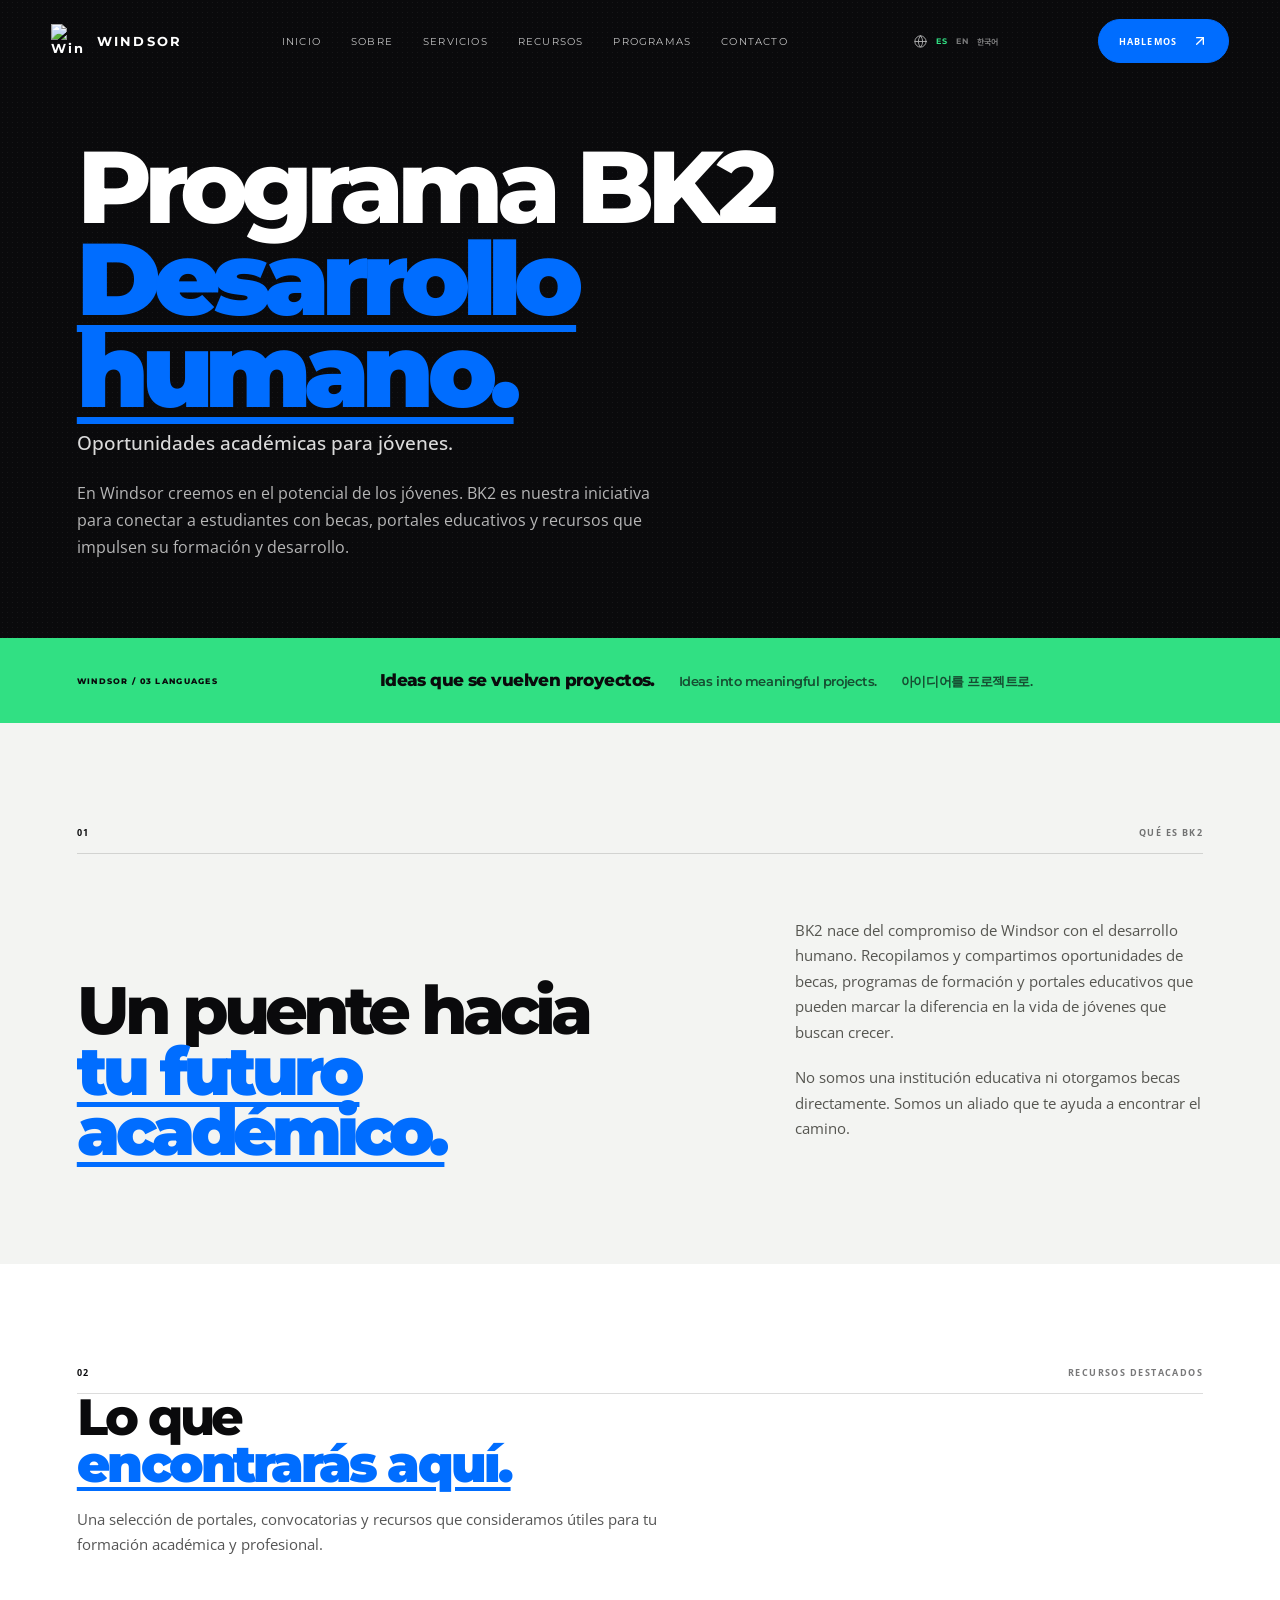
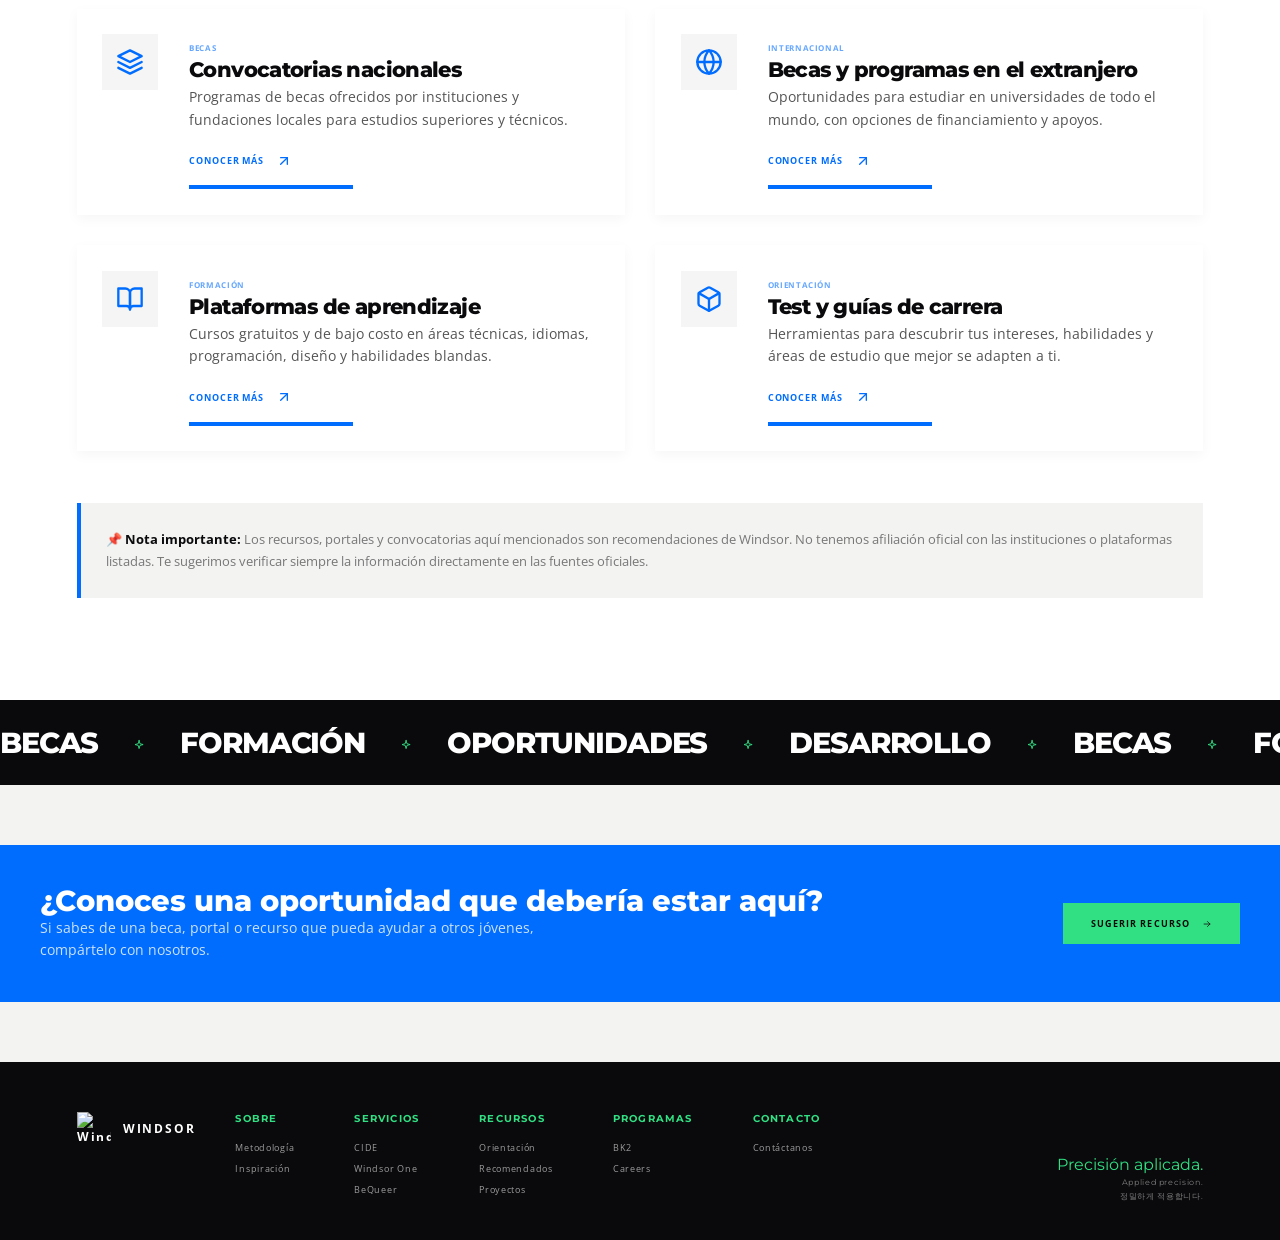
==== becas.html @ 96223aa9 "Integra experiencia trilingue en Windsor" ====
<!DOCTYPE html>

<html lang="es">
<head>
<meta charset="utf-8"/>
<meta content="width=device-width, initial-scale=1.0" name="viewport"/>
<title>Windsor — BK2: Oportunidades académicas</title>
<meta content="BK2 es el programa de Windsor para el desarrollo humano de jóvenes. Becas, portales y recursos para tu futuro académico." name="description"/>
<link href="assets/favicon.png" rel="icon" type="image/png"/>
<link href="https://fonts.googleapis.com" rel="preconnect"/>
<link crossorigin="" href="https://fonts.gstatic.com" rel="preconnect"/>
<link href="https://fonts.googleapis.com/css2?family=Montserrat:wght@400;500;600;700;800;900&amp;family=Open+Sans:wght@400;500;600;700&amp;family=Noto+Sans+KR:wght@400;500;600;700;800;900&amp;display=swap" rel="stylesheet"/>
<link href="styles.css" rel="stylesheet"/>
</head>
<body>
<div class="preloader">
<div class="preloader-logo">W</div>
<div class="preloader-line"><span></span></div>
<div class="preloader-text">WINDSOR</div>
</div><header class="header">
<a class="logo" href="index.html">
<img alt="Windsor" class="logo-icon" src="assets/favicon.png"/>
<span class="logo-name">WINDSOR</span>
</a>
<nav class="desktop-nav">
<ul class="nav-list">
<li><a href="index.html">Inicio</a></li>
<li class="dropdown">
<a href="metodologia.html">Sobre</a>
<ul class="submenu">
<li><a href="metodologia.html">Metodología</a></li>
<li><a href="inspiracion.html">Inspiración</a></li>
</ul>
</li>
<li class="dropdown">
<a href="cide.html">Servicios</a>
<ul class="submenu">
<li><a href="cide.html">CIDE</a></li>
<li><a href="windsor-one.html">Windsor One</a></li>
<li><a href="BeQueer.html">BeQueer</a></li>
</ul>
</li>
<li class="dropdown">
<a href="recomendados.html">Recursos</a>
<ul class="submenu">
<li><a href="orientacion-vocacional.html">Orientación</a></li>
<li><a href="recomendados.html">Recomendados</a></li>
<li><a href="proyectos.html">Proyectos</a></li>
</ul>
</li>
<li class="dropdown">
<a href="becas.html">Programas</a>
<ul class="submenu">
<li><a class="active" href="becas.html">BK2</a></li>
<li><a href="careers.html">Careers</a></li>
</ul>
</li>
<li><a href="contacto.html">Contacto</a></li>
</ul>
</nav>
<div class="language-pulse" aria-label="Idiomas de Windsor">
<svg class="language-pulse-icon" aria-hidden="true" viewBox="0 0 24 24"><circle cx="12" cy="12" r="9"></circle><path d="M3 12h18M12 3c2.2 2.4 3.3 5.4 3.3 9s-1.1 6.6-3.3 9c-2.2-2.4-3.3-5.4-3.3-9S9.8 5.4 12 3Z"></path></svg>
<span class="active">ES</span><span>EN</span><span lang="ko">한국어</span>
</div>
<div class="header-actions">
<a class="header-button" href="contacto.html">
                Hablemos
                <span aria-hidden="true" class="arrow-icon">
<svg fill="none" height="16" stroke="currentColor" stroke-linecap="round" stroke-linejoin="round" stroke-width="2" viewbox="0 0 24 24" width="16">
<line x1="7" x2="17" y1="17" y2="7"></line>
<polyline points="7 7 17 7 17 17"></polyline>
</svg>
</span>
</a>
</div>
<button aria-expanded="false" aria-label="Abrir menú" class="menu-button"><span></span><span></span></button>
</header><div class="mobile-menu">
<div class="mobile-menu-inner">
<div class="mobile-menu-label">NAVEGACIÓN</div>
<a href="index.html">Inicio</a>
<div class="mobile-group-title">Sobre</div>
<a href="metodologia.html">Metodología</a>
<a href="inspiracion.html">Inspiración</a>
<div class="mobile-group-title">Servicios</div>
<a href="cide.html">CIDE</a>
<a href="windsor-one.html">Windsor One</a>
<a href="BeQueer.html">BeQueer</a>
<div class="mobile-group-title">Recursos</div>
<a href="orientacion-vocacional.html">Orientación</a>
<a href="recomendados.html">Recomendados</a>
<a href="proyectos.html">Proyectos</a>
<div class="mobile-group-title">Programas</div>
<a class="active" href="becas.html">BK2</a>
<a href="careers.html">Careers</a>
<a href="contacto.html">Contacto</a>
</div>
</div>
<main>
<section class="bk2-hero">
<div class="hero-noise"></div>
<h1>Programa BK2 <em>Desarrollo humano.</em></h1>
<p class="hero-desc">Oportunidades académicas para jóvenes.</p>
<p>En Windsor creemos en el potencial de los jóvenes. BK2 es nuestra iniciativa para conectar a estudiantes con becas, portales educativos y recursos que impulsen su formación y desarrollo.</p>
</section>
<div class="trilingual-band" aria-label="Windsor en español, inglés y coreano">
<div class="trilingual-band-inner">
<span class="tri-label">WINDSOR / 03 LANGUAGES</span>
<div class="tri-copy">
<p>Ideas que se vuelven proyectos.</p>
<p lang="en">Ideas into meaningful projects.</p>
<p lang="ko">아이디어를 프로젝트로.</p>
</div>
</div>
</div>
<section class="intro section" id="intro">
<div class="section-meta"><span>01</span><span>QUÉ ES BK2</span></div>
<div class="intro-layout">
<h2>Un puente hacia <span>tu futuro académico.</span></h2>
<div class="intro-copy">
<p>BK2 nace del compromiso de Windsor con el desarrollo humano. Recopilamos y compartimos oportunidades de becas, programas de formación y portales educativos que pueden marcar la diferencia en la vida de jóvenes que buscan crecer.</p>
<p>No somos una institución educativa ni otorgamos becas directamente. Somos un aliado que te ayuda a encontrar el camino.</p>
</div>
</div>
</section>
<section class="section" style="background:var(--white);">
<div class="section-meta"><span>02</span><span>RECURSOS DESTACADOS</span></div>
<div class="container">
<h2 style="font-size:clamp(2rem,4vw,3.5rem); letter-spacing:-0.06em; line-height:0.9; margin-bottom:20px;">
                    Lo que <br/>
<span style="display:block; font-family:var(--sans); font-weight:900; text-decoration:underline; text-decoration-thickness:0.07em; text-underline-offset:0.1em; color:var(--blue);">encontrarás aquí.</span>
</h2>
<p style="color:#555; max-width:600px; font-size:15px; line-height:1.7; margin-bottom:40px;">
                    Una selección de portales, convocatorias y recursos que consideramos útiles para tu formación académica y profesional.
                </p>
<div class="recursos-grid">
<div class="recurso-item" data-reveal="">
<div class="card-inner">
<div class="icon-wrap"><svg viewbox="0 0 24 24"><path d="M12 2L2 7l10 5 10-5-10-5z"></path><path d="M2 17l10 5 10-5"></path><path d="M2 12l10 5 10-5"></path></svg></div>
<div class="card-body">
<span class="tag">Becas</span>
<h3>Convocatorias nacionales</h3>
<p>Programas de becas ofrecidos por instituciones y fundaciones locales para estudios superiores y técnicos.</p>
<a class="card-link" href="contacto.html"><span class="link-text">Conocer más</span><span class="arrow-icon"><svg fill="none" height="16" stroke="currentColor" stroke-linecap="round" stroke-linejoin="round" stroke-width="2" viewbox="0 0 24 24" width="16"><line x1="7" x2="17" y1="17" y2="7"></line><polyline points="7 7 17 7 17 17"></polyline></svg></span></a>
<div class="bottom-bar" style="width:40%;"></div>
</div>
</div>
</div>
<div class="recurso-item" data-reveal="">
<div class="card-inner">
<div class="icon-wrap"><svg viewbox="0 0 24 24"><circle cx="12" cy="12" r="10"></circle><line x1="2" x2="22" y1="12" y2="12"></line><path d="M12 2a15.3 15.3 0 0 1 4 10 15.3 15.3 0 0 1-4 10 15.3 15.3 0 0 1-4-10 15.3 15.3 0 0 1 4-10z"></path></svg></div>
<div class="card-body">
<span class="tag">Internacional</span>
<h3>Becas y programas en el extranjero</h3>
<p>Oportunidades para estudiar en universidades de todo el mundo, con opciones de financiamiento y apoyos.</p>
<a class="card-link" href="contacto.html"><span class="link-text">Conocer más</span><span class="arrow-icon"><svg fill="none" height="16" stroke="currentColor" stroke-linecap="round" stroke-linejoin="round" stroke-width="2" viewbox="0 0 24 24" width="16"><line x1="7" x2="17" y1="17" y2="7"></line><polyline points="7 7 17 7 17 17"></polyline></svg></span></a>
<div class="bottom-bar" style="width:40%;"></div>
</div>
</div>
</div>
<div class="recurso-item" data-reveal="">
<div class="card-inner">
<div class="icon-wrap"><svg viewbox="0 0 24 24"><path d="M2 3h6a4 4 0 0 1 4 4v14a3 3 0 0 0-3-3H2z"></path><path d="M22 3h-6a4 4 0 0 0-4 4v14a3 3 0 0 1 3-3h7z"></path></svg></div>
<div class="card-body">
<span class="tag">Formación</span>
<h3>Plataformas de aprendizaje</h3>
<p>Cursos gratuitos y de bajo costo en áreas técnicas, idiomas, programación, diseño y habilidades blandas.</p>
<a class="card-link" href="contacto.html"><span class="link-text">Conocer más</span><span class="arrow-icon"><svg fill="none" height="16" stroke="currentColor" stroke-linecap="round" stroke-linejoin="round" stroke-width="2" viewbox="0 0 24 24" width="16"><line x1="7" x2="17" y1="17" y2="7"></line><polyline points="7 7 17 7 17 17"></polyline></svg></span></a>
<div class="bottom-bar" style="width:40%;"></div>
</div>
</div>
</div>
<div class="recurso-item" data-reveal="">
<div class="card-inner">
<div class="icon-wrap"><svg viewbox="0 0 24 24"><path d="M21 16V8a2 2 0 0 0-1-1.73l-7-4a2 2 0 0 0-2 0l-7 4A2 2 0 0 0 3 8v8a2 2 0 0 0 1 1.73l7 4a2 2 0 0 0 2 0l7-4A2 2 0 0 0 21 16z"></path><polyline points="3.27 6.96 12 12.01 20.73 6.96"></polyline><line x1="12" x2="12" y1="22.08" y2="12"></line></svg></div>
<div class="card-body">
<span class="tag">Orientación</span>
<h3>Test y guías de carrera</h3>
<p>Herramientas para descubrir tus intereses, habilidades y áreas de estudio que mejor se adapten a ti.</p>
<a class="card-link" href="contacto.html"><span class="link-text">Conocer más</span><span class="arrow-icon"><svg fill="none" height="16" stroke="currentColor" stroke-linecap="round" stroke-linejoin="round" stroke-width="2" viewbox="0 0 24 24" width="16"><line x1="7" x2="17" y1="17" y2="7"></line><polyline points="7 7 17 7 17 17"></polyline></svg></span></a>
<div class="bottom-bar" style="width:40%;"></div>
</div>
</div>
</div>
</div>
<div class="disclaimer">
<strong>📌 Nota importante:</strong>
                    Los recursos, portales y convocatorias aquí mencionados son recomendaciones de Windsor.
                    No tenemos afiliación oficial con las instituciones o plataformas listadas.
                    Te sugerimos verificar siempre la información directamente en las fuentes oficiales.
                </div>
</div>
</section>
<div class="statement-marquee" style="background:var(--black); color:var(--white);">
<div class="statement-track">
<span>BECAS</span> <b><svg aria-hidden="true" class="svg-icon svg-spark" viewbox="0 0 24 24"><path d="m12 3 1.7 6.3L20 11l-6.3 1.7L12 19l-1.7-6.3L4 11l6.3-1.7L12 3Z"></path></svg></b><span>FORMACIÓN</span> <b><svg aria-hidden="true" class="svg-icon svg-spark" viewbox="0 0 24 24"><path d="m12 3 1.7 6.3L20 11l-6.3 1.7L12 19l-1.7-6.3L4 11l6.3-1.7L12 3Z"></path></svg></b><span>OPORTUNIDADES</span> <b><svg aria-hidden="true" class="svg-icon svg-spark" viewbox="0 0 24 24"><path d="m12 3 1.7 6.3L20 11l-6.3 1.7L12 19l-1.7-6.3L4 11l6.3-1.7L12 3Z"></path></svg></b><span>DESARROLLO</span> <b><svg aria-hidden="true" class="svg-icon svg-spark" viewbox="0 0 24 24"><path d="m12 3 1.7 6.3L20 11l-6.3 1.7L12 19l-1.7-6.3L4 11l6.3-1.7L12 3Z"></path></svg></b>
<span>BECAS</span> <b><svg aria-hidden="true" class="svg-icon svg-spark" viewbox="0 0 24 24"><path d="m12 3 1.7 6.3L20 11l-6.3 1.7L12 19l-1.7-6.3L4 11l6.3-1.7L12 3Z"></path></svg></b><span>FORMACIÓN</span> <b><svg aria-hidden="true" class="svg-icon svg-spark" viewbox="0 0 24 24"><path d="m12 3 1.7 6.3L20 11l-6.3 1.7L12 19l-1.7-6.3L4 11l6.3-1.7L12 3Z"></path></svg></b><span>OPORTUNIDADES</span> <b><svg aria-hidden="true" class="svg-icon svg-spark" viewbox="0 0 24 24"><path d="m12 3 1.7 6.3L20 11l-6.3 1.7L12 19l-1.7-6.3L4 11l6.3-1.7L12 3Z"></path></svg></b><span>DESARROLLO</span> <b><svg aria-hidden="true" class="svg-icon svg-spark" viewbox="0 0 24 24"><path d="m12 3 1.7 6.3L20 11l-6.3 1.7L12 19l-1.7-6.3L4 11l6.3-1.7L12 3Z"></path></svg></b>
</div>
</div>
<div class="container" style="margin:60px auto;">
<div style="background:var(--blue); color:var(--white); padding:40px; display:flex; justify-content:space-between; align-items:center; gap:30px; flex-wrap:wrap;">
<div>
<h3 style="font-size:1.8rem; line-height:1.1;">¿Conoces una oportunidad que debería estar aquí?</h3>
<p style="color:rgba(255,255,255,0.8); max-width:500px; font-size:14px; line-height:1.6;">Si sabes de una beca, portal o recurso que pueda ayudar a otros jóvenes, compártelo con nosotros.</p>
</div>
<a href="contacto.html" style="padding:14px 28px; background:var(--green); color:var(--black); font-size:9px; font-weight:700; letter-spacing:0.12em; text-transform:uppercase; transition:transform 0.25s; display:inline-flex; align-items:center; gap:12px;">Sugerir recurso <svg aria-hidden="true" class="svg-icon svg-arrow" viewbox="0 0 24 24"><path d="M5 12h14M13 6l6 6-6 6"></path></svg></a>
</div>
</div>
</main><footer class="footer">
<div class="footer-logo">
<img alt="Windsor" src="assets/favicon.png" style="width:34px; height:34px; display:block;"/>
<span>WINDSOR</span>
</div>
<div class="footer-groups">
<div class="footer-group">
<h4>Sobre</h4>
<a href="metodologia.html">Metodología</a>
<a href="inspiracion.html">Inspiración</a>
</div>
<div class="footer-group">
<h4>Servicios</h4>
<a href="cide.html">CIDE</a>
<a href="windsor-one.html">Windsor One</a>
<a href="BeQueer.html">BeQueer</a>
</div>
<div class="footer-group">
<h4>Recursos</h4>
<a href="orientacion-vocacional.html">Orientación</a>
<a href="recomendados.html">Recomendados</a>
<a href="proyectos.html">Proyectos</a>
</div>
<div class="footer-group">
<h4>Programas</h4>
<a class="active" href="becas.html">BK2</a>
<a href="careers.html">Careers</a>
</div>
<div class="footer-group">
<h4>Contacto</h4>
<a href="contacto.html">Contáctanos</a>
</div>
</div>
<div class="footer-tagline">
<span>Precisión aplicada.</span>
<span lang="en">Applied precision.</span>
<span lang="ko">정밀하게 적용합니다.</span>
</div>
</footer>
<script src="script.js"></script>
</body>
</html>
---- styles.css ----
/* =========================================================
   WINDSOR — VISUAL SYSTEM UNIFICADO
   Incluye todos los estilos del sitio
========================================================= */
:root {
    --black: #0a0a0c;
    --black-soft: #131317;
    --cream: #f3f4f2;
    --white: #ffffff;
    --blue: #006dff;
    --blue-dark: #0050c2;
    --green: #31e083;
    --green-dark: #1fb868;
    --yellow: #ffc629;
    --purple: #7c5cff;
    --grey: #dcdde0;
    --grey-dark: #85868c;
    --line: rgba(10,10,12,0.14);
    --white-line: rgba(255,255,255,0.18);
    --sans: "Montserrat","Helvetica Neue",Arial,sans-serif;
    --body: "Open Sans","Helvetica Neue",Arial,sans-serif;
    --serif: var(--sans);
    --radius: 26px;
    --radius-sm: 14px;
    --radius-pill: 999px;
    --max-width: 1440px;
}

/* RESET */
* { box-sizing: border-box; margin:0; padding:0; }
html { scroll-behavior: smooth; overflow-x: hidden; }
body {
    background: var(--cream);
    color: var(--black);
    font-family: var(--body);
    overflow-x: hidden;
    min-width:320px;
}
h1,h2,h3,h4,.logo,.logo-name,.card-tags span,.desktop-nav a,.mobile-menu-label { font-family:var(--sans); }
h1,h2,h3,h4 { font-weight:800; }
em { font-style:normal; }
body.menu-active { overflow:hidden; }
a { color:inherit; text-decoration:none; }
button { color:inherit; font:inherit; }
img { max-width:100%; display:block; }
section { scroll-margin-top:82px; }

/* PRELOADER */
.preloader {
    position:fixed; inset:0; z-index:9999;
    background:var(--black); color:var(--white);
    display:flex; flex-direction:column; align-items:center; justify-content:center;
    transition: opacity 0.7s ease, visibility 0.7s ease;
}
.preloader.loaded { opacity:0; visibility:hidden; pointer-events:none; }
.preloader-logo {
    font-family:var(--serif); font-weight:900; font-size:clamp(52.5px,7.5vw,75px);
    line-height:1; color:var(--blue);
    animation: preloaderPulse 1.2s ease infinite alternate;
}
.preloader-line { width:min(180px,45vw); height:2px; margin-top:25px; overflow:hidden; background:rgba(255,255,255,0.15); }
.preloader-line span { display:block; width:100%; height:100%; background:var(--blue); transform:translateX(-100%); animation: preloaderLine 1.4s ease forwards; }
.preloader-text { margin-top:18px; font-size:9px; letter-spacing:0.3em; opacity:0.55; }
@keyframes preloaderLine { to { transform:translateX(0); } }
@keyframes preloaderPulse { from { transform:scale(0.95); } to { transform:scale(1.05); } }

/* HEADER */
.header {
    position:fixed; top:0; left:0; width:100%; height:82px;
    padding:0 4vw; display:flex; align-items:center; justify-content:space-between;
    z-index:500; color:var(--white);
    transition: transform 0.35s ease, background 0.35s ease, color 0.35s ease, backdrop-filter 0.35s ease;
    isolation:isolate;
}
.header.hidden { transform:translateY(-100%); }
.header::before {
    content:""; position:absolute; inset:0; z-index:-1;
    background: radial-gradient(rgba(255,255,255,0.75) 0.5px, transparent 0.5px),
                linear-gradient(180deg, rgba(10,10,12,0.92), rgba(10,10,12,0.55) 70%, transparent);
    background-size:4px 4px, 100% 100%;
    opacity:0; transition:opacity 0.35s ease;
}
.header.scrolled::before { opacity:1; }
.header.scrolled { backdrop-filter:blur(15px); }
.logo {
    display:flex; align-items:center; gap:12px;
    font-size:13px; font-weight:700; letter-spacing:0.16em;
}
.logo-icon {
    width:34px;
    height:34px;
    display:block;
}
.logo-name { font-family:var(--sans); }

/* DESKTOP NAV con submenús */
.desktop-nav .nav-list {
    display: flex;
    align-items: center;
    gap: 30px;
    list-style: none;
    margin: 0;
    padding: 0;
}
.desktop-nav .nav-list > li {
    position: relative;
}
.desktop-nav .nav-list > li > a {
    font-size: 10px;
    text-transform: uppercase;
    letter-spacing: 0.12em;
    opacity: 0.75;
    transition: opacity 0.25s;
    padding: 8px 0;
    display: block;
}
.desktop-nav .nav-list > li > a:hover,
.desktop-nav .nav-list > li > a.active {
    opacity: 1;
}
.desktop-nav .nav-list > li > a::after {
    content: "";
    position: absolute;
    left: 0;
    bottom: -4px;
    width: 100%;
    height: 1px;
    background: currentColor;
    transform: scaleX(0);
    transition: transform 0.3s;
}
.desktop-nav .nav-list > li > a:hover::after,
.desktop-nav .nav-list > li > a.active::after {
    transform: scaleX(1);
}
/* Submenús */
.desktop-nav .submenu {
    position: absolute;
    top: 100%;
    left: 0;
    min-width: 180px;
    background: var(--black);
    color: var(--white);
    padding: 12px 0;
    border-radius: var(--radius-sm);
    box-shadow: 0 20px 40px rgba(0,0,0,0.5);
    opacity: 0;
    visibility: hidden;
    transform: translateY(8px);
    transition: opacity 0.25s ease, transform 0.25s ease, visibility 0.25s;
    list-style: none;
    margin: 0;
    z-index: 10;
}
.desktop-nav .dropdown:hover .submenu {
    opacity: 1;
    visibility: visible;
    transform: translateY(0);
}
.desktop-nav .submenu li a {
    display: block;
    padding: 8px 20px;
    font-size: 10px;
    letter-spacing: 0.08em;
    opacity: 0.75;
    transition: background 0.2s, opacity 0.2s;
}
.desktop-nav .submenu li a:hover {
    background: rgba(255,255,255,0.06);
    opacity: 1;
}

/* Header actions (botones) */
.header-actions {
    display: flex;
    align-items: center;
    gap: 18px;
}
.header-button {
    display:inline-flex; align-items:center; gap:15px;
    padding:13px 20px; background:var(--blue); border:1px solid var(--blue);
    border-radius:var(--radius-pill);
    font-size:9px; font-weight:700; letter-spacing:0.12em; text-transform:uppercase;
    transition: background 0.25s ease, color 0.25s ease, transform 0.25s ease;
}
.header-button:hover { background:var(--green); color:var(--black); border-color:var(--green); transform:translateY(-2px); }
.header-button .arrow-icon { display:inline-flex; align-items:center; }
.menu-button {
    display:none; width:42px; height:42px;
    background:transparent; border:1px solid rgba(255,255,255,0.4);
    border-radius:var(--radius-pill); cursor:pointer;
    flex-direction:column; align-items:center; justify-content:center; gap:6px;
}
.menu-button span { display:block; width:17px; height:1px; background:currentColor; transition: transform 0.3s ease, opacity 0.3s ease; }

/* MOBILE MENU */
.mobile-menu {
    position:fixed; inset:0; z-index:450;
    background:var(--black); color:var(--white);
    opacity:0; visibility:hidden; pointer-events:none;
    transform:translateY(-20px);
    transition: opacity 0.35s ease, visibility 0.35s ease, transform 0.35s ease;
    overflow-y:auto;
}
.mobile-menu.active { opacity:1; visibility:visible; pointer-events:auto; transform:translateY(0); }
.mobile-menu-inner {
    min-height:100%; padding:110px 7vw 50px;
    display:flex; flex-direction:column; justify-content:center;
    gap:clamp(18px,4vw,30px);
}
.mobile-menu-label { margin-bottom:10px; color:var(--green); font-size:9px; font-weight:700; letter-spacing:0.2em; }
.mobile-group-title {
    font-size: 9px;
    font-weight: 700;
    letter-spacing: 0.2em;
    color: var(--green);
    margin: 15px 0 5px;
    text-transform: uppercase;
}
.mobile-menu a { font-size:clamp(1.5rem,6vw,3rem); line-height:0.95; letter-spacing:-0.06em; transition:color 0.25s ease; }
.mobile-menu a:hover { color:var(--green); }

/* SECTIONS GENERAL */
.section { padding:110px 6vw; }
.section-meta {
    width:100%; max-width:var(--max-width); margin:0 auto;
    padding-bottom:18px; border-bottom:1px solid var(--line);
    display:flex; justify-content:space-between; gap:20px;
    font-size:9px; font-weight:700; letter-spacing:0.16em;
}
.section-meta span:last-child { opacity:0.55; }
.container { max-width:var(--max-width); margin:0 auto; }

/* HERO (común) */
.hero {
    position:relative; min-height:max(720px, 100svh);
    background:var(--black); color:var(--white);
    overflow:hidden; display:flex; flex-direction:column;
}
.hero-noise {
    position:absolute; inset:0; opacity:0.08; pointer-events:none;
    background-image:radial-gradient(rgba(255,255,255,0.8) 0.6px, transparent 0.6px);
    background-size:5px 5px;
}
.hero-topline {
    position:relative; z-index:2; display:flex; justify-content:space-between; gap:30px;
    padding:105px 6vw 0; font-size:8px; font-weight:700; letter-spacing:0.16em; opacity:0.55;
}
.hero-content {
    position:relative; z-index:2; width:min(100%, var(--max-width)); margin:auto;
    padding:60px 6vw 70px;
}
.hero-small {
    display:flex; align-items:center; gap:10px; margin-bottom:30px;
    color:var(--green); font-size:9px; font-weight:700; letter-spacing:0.15em;
}
.green-dot { width:7px; height:7px; border-radius:50%; background:var(--green); animation:dotPulse 2s ease infinite; }
@keyframes dotPulse { 0%,100% { opacity:0.5; transform:scale(0.85); } 50% { opacity:1; transform:scale(1.15); } }
.hero h1 { max-width:1150px; font-size:clamp(3rem, 7.875vw, 7.875rem); line-height:0.8; letter-spacing:-0.085em; }
.hero h1 em { display:block; color:var(--green); font-family:var(--serif); font-weight:900; text-decoration:underline; text-decoration-thickness:0.07em; text-underline-offset:0.1em; }
.hero-bottom { margin-top:65px; display:flex; align-items:flex-end; justify-content:space-between; gap:40px; }
.hero-bottom p { max-width:490px; color:rgba(255,255,255,0.65); font-size:14px; line-height:1.7; }
.circle-button {
    width:105px; height:105px; flex:0 0 auto; border:1px solid rgba(255,255,255,0.35);
    border-radius:50%; display:flex; flex-direction:column; align-items:center; justify-content:center; gap:7px;
    color:var(--white); font-size:8px; font-weight:700; letter-spacing:0.1em; text-transform:uppercase;
    transition: background 0.35s ease, color 0.35s ease, transform 0.35s ease;
}
.circle-button strong { font-size:17px; }
.circle-button:hover { background:var(--green); color:var(--black); transform:rotate(10deg); }
.hero-marquee { position:relative; z-index:2; overflow:hidden; border-top:1px solid var(--white-line); }
.marquee-track {
    width:max-content; display:flex; align-items:center; gap:35px; padding:19px 0;
    animation:marquee 22s linear infinite;
}
.marquee-track span { font-family:var(--sans); font-size:clamp(0.825rem, 1.5vw, 1.5rem); font-weight:800; letter-spacing:-0.04em; }
.marquee-track b { color:var(--green); }
@keyframes marquee { to { transform:translateX(-50%); } }

/* INTRO */
.intro { background:var(--cream); }
.intro-layout {
    max-width:var(--max-width); margin:0 auto; padding-top:80px;
    display:grid; grid-template-columns:1.1fr 0.7fr; gap:10vw; align-items:end;
}
.intro-layout h2 { max-width:900px; font-size:clamp(2.4rem, 5.25vw, 5.25rem); line-height:0.86; letter-spacing:-0.075em; }
.intro-layout h2 span { display:block; font-family:var(--serif); font-weight:900; text-decoration:underline; text-decoration-thickness:0.07em; text-underline-offset:0.1em; color:var(--blue); }
.intro-copy { max-width:520px; }
.intro-copy p { margin-bottom:20px; color:#555550; font-size:15px; line-height:1.7; }
.underlined-link, .dark-link {
    display:inline-flex; align-items:center; gap:15px; margin-top:15px; padding-bottom:8px;
    border-bottom:2px solid currentColor; font-size:9px; font-weight:700; letter-spacing:0.13em; text-transform:uppercase;
    transition: gap 0.25s ease, color 0.25s ease;
}
.underlined-link:hover, .dark-link:hover { gap:20px; color:var(--blue); }
.underlined-link .arrow-icon, .dark-link .arrow-icon { display:inline-flex; align-items:center; }

/* SEED */
.seed-section {
    position:relative; min-height:700px; padding:100px 10vw;
    background:var(--black); color:var(--white);
    display:flex; align-items:center; overflow:hidden;
}
.seed-side {
    position:absolute; top:45px; left:5vw; right:5vw;
    display:flex; justify-content:space-between; font-size:8px; font-weight:700; letter-spacing:0.16em; opacity:0.5;
}
.seed-main { width:100%; max-width:1050px; margin:auto; }
.seed-circle {
    width:110px; height:110px; display:grid; place-items:center; margin-bottom:45px;
    border:1px solid var(--green); border-radius:50%; color:var(--green);
    animation:seedRotate 8s linear infinite;
}
.seed-circle span { font-family:var(--serif); font-size:45px; animation:seedRotateReverse 8s linear infinite; }
@keyframes seedRotate { to { transform:rotate(360deg); } }
@keyframes seedRotateReverse { to { transform:rotate(-360deg); } }
.seed-main h2 { max-width:900px; font-size:clamp(2.4rem, 6vw, 6rem); line-height:0.83; letter-spacing:-0.07em; }
.seed-main h2 em { color:var(--green); font-family:var(--serif); font-weight:900; text-decoration:underline; text-decoration-thickness:0.07em; text-underline-offset:0.1em; }
.seed-main p { max-width:560px; margin-top:45px; color:rgba(255,255,255,0.68); font-size:16px; line-height:1.7; }
.seed-number { position:absolute; right:5vw; bottom:50px; color:rgba(255,255,255,0.25); font-size:10px; letter-spacing:0.15em; }

/* SERVICES */
.services { background:var(--cream); }
.services-heading {
    max-width:var(--max-width); margin:0 auto; display:grid; grid-template-columns:1.1fr 0.7fr; gap:10vw; padding:80px 0;
}
.services-heading h2 { font-size:clamp(2.625rem, 5.25vw, 5.25rem); line-height:0.85; letter-spacing:-0.07em; }
.services-heading h2 span { display:block; font-family:var(--serif); font-weight:900; text-decoration:underline; text-decoration-thickness:0.07em; text-underline-offset:0.1em; color:var(--blue); }
.services-heading p { align-self:end; color:#555550; line-height:1.7; }
.service-cards {
    max-width:var(--max-width); margin:0 auto; display:grid; grid-template-columns:repeat(2, minmax(0, 1fr)); gap:18px;
}
.service-card {
    min-height:600px; padding:28px; display:flex; flex-direction:column; justify-content:space-between;
    position:relative; overflow:hidden; border-radius:var(--radius);
    transition: transform 0.4s cubic-bezier(.2,.8,.2,1), box-shadow 0.4s ease;
}
.service-card::after {
    content:""; position:absolute; left:28px; bottom:0; height:4px; width:40%;
    background:currentColor; opacity:0.35; border-radius:var(--radius-pill);
    transition: width 0.4s ease, opacity 0.4s ease;
}
.service-card:hover::after { width:calc(100% - 56px); opacity:0.6; }
.service-card::before {
    content:""; position:absolute; width:180px; height:180px; right:-70px; top:-70px;
    border:1px solid currentColor; border-radius:50%; opacity:0.18;
    transition: transform 0.6s ease;
}
.service-card:hover { transform:translateY(-10px); box-shadow:0 25px 60px rgba(0,0,0,0.14); }
.service-card:hover::before { transform:scale(2.4); }
.service-blue { background:var(--blue); color:var(--white); }
.service-green { background:var(--green); color:var(--black); }
.service-yellow { background:var(--yellow); color:var(--black); }
.service-purple { background:var(--purple); color:var(--black); }
.card-top { display:flex; justify-content:space-between; gap:15px; font-size:9px; font-weight:700; letter-spacing:0.17em; }
.card-icon {
    width:90px; height:90px; display:grid; place-items:center; border:1px solid currentColor; border-radius:50%;
    font-family:var(--serif); font-size:42px; transition: transform 0.5s ease;
}
.service-card:hover .card-icon { transform:rotate(20deg) scale(1.08); }
.card-content { position:relative; }
.card-content h3 { font-size:clamp(1.875rem, 3vw, 3.3rem); line-height:0.88; letter-spacing:-0.065em; }
.card-content p { max-width:520px; margin-top:25px; font-size:14px; line-height:1.65; opacity:0.72; }
.card-bottom { display:flex; align-items:flex-end; justify-content:space-between; gap:20px; }
.card-tags { display:flex; flex-wrap:wrap; gap:6px; }
.card-tags span { padding:7px 12px; border:1px solid currentColor; border-radius:var(--radius-pill); font-size:8px; font-weight:700; letter-spacing:0.08em; text-transform:uppercase; opacity:0.65; }
.card-arrow { display:inline-flex; align-items:center; transition: transform 0.3s ease; }
.service-card:hover .card-arrow { transform:translate(5px, -5px); }

/* STATEMENT MARQUEE */
.statement-marquee { overflow:hidden; background:var(--black); color:var(--white); }
.statement-track {
    width:max-content; display:flex; align-items:center; gap:35px; padding:25px 0;
    animation:marquee 22s linear infinite;
}
.statement-track span { font-family:var(--sans); font-size:clamp(1.275rem, 2.25vw, 2.25rem); font-weight:800; letter-spacing:-0.04em; }
.statement-track b { color:var(--green); }

/* Solo para BeQueer: degradado arcoíris en el marquee */
.bequeer-page .statement-marquee .statement-track span {
    background: linear-gradient(90deg, #ff0000, #ff8800, #ffff00, #00cc00, #0066ff, #8b00ff);
    -webkit-background-clip: text;
    -webkit-text-fill-color: transparent;
    background-clip: text;
    display: inline-block;
}
.bequeer-page .statement-marquee .statement-track b {
    color: rgba(255,255,255,0.25);
    font-weight:400;
}

/* METHOD */
.method { background:var(--white); }
.method-heading {
    max-width:var(--max-width); margin:0 auto; padding:80px 0;
    display:grid; grid-template-columns:1.1fr 0.7fr; gap:10vw; align-items:end;
}
.method-heading h2 { font-size:clamp(3rem, 6.75vw, 6.75rem); line-height:0.78; letter-spacing:-0.08em; }
.method-heading h2 em { display:block; color:var(--blue); font-family:var(--serif); font-weight:900; text-decoration:underline; text-decoration-thickness:0.07em; text-underline-offset:0.1em; }
.method-heading p { max-width:480px; color:#555550; font-size:15px; line-height:1.7; }
.method-list { max-width:var(--max-width); margin:0 auto; }
.method-row {
    display:grid; grid-template-columns:80px 1fr 40px; align-items:center; gap:30px;
    padding:30px 0; border-top:1px solid var(--line);
    transition: padding 0.35s ease, background 0.35s ease;
}
.method-row:last-child { border-bottom:1px solid var(--line); }
.method-row > span { font-size:9px; font-weight:700; letter-spacing:0.15em; opacity:0.45; }
.method-row h3 { font-size:clamp(1.5rem, 2.625vw, 3rem); line-height:0.9; letter-spacing:-0.06em; }
.method-row p { max-width:550px; margin-top:10px; color:#666; font-size:14px; line-height:1.6; }
.method-row .arrow-icon { display:inline-flex; align-items:center; }
.method-row:hover { padding-left:15px; padding-right:15px; background:var(--cream); }

/* PRINCIPLES */
.principles { background:var(--cream); }
.principles-grid {
    max-width:var(--max-width); margin:0 auto; padding-top:80px;
    display:grid; grid-template-columns:repeat(4, minmax(0, 1fr)); gap:1px; background:var(--line);
}
.principles-grid > div { min-height:300px; padding:28px; background:var(--cream); border-radius:var(--radius-sm); }
.principles-grid span { display:block; margin-bottom:65px; font-size:9px; font-weight:700; letter-spacing:0.15em; opacity:0.45; }
.principles-grid h3 { margin-bottom:15px; font-size:21px; letter-spacing:-0.04em; }
.principles-grid p { color:#5c5b55; font-size:13px; line-height:1.65; }

/* CIDE LINK (para index) */
.cide-link { background:var(--black); color:var(--white); text-align:center; padding:60px 6vw; }
.cide-link .container { max-width:var(--max-width); margin:0 auto; }
.cide-link h2 { font-size:clamp(1.875rem,3.75vw,3rem); letter-spacing:-0.06em; }
.cide-link h2 span { display:block; font-family:var(--sans); font-weight:900; color:var(--green); text-decoration:underline; text-decoration-thickness:0.07em; text-underline-offset:0.1em; }
.cide-link p { max-width:600px; margin:20px auto; color:rgba(255,255,255,0.7); font-size:15px; line-height:1.7; }
.hook-button {
    display:inline-flex; align-items:center; gap:15px; margin-top:25px; padding:14px 28px;
    background:var(--blue); color:var(--white); font-size:9px; font-weight:700; letter-spacing:0.12em; text-transform:uppercase;
    border-radius:var(--radius-pill); transition: background 0.25s ease, transform 0.25s ease;
}
.hook-button:hover { background:var(--green); color:var(--black); transform:translateX(6px); }
.hook-button .arrow-icon { display:inline-flex; align-items:center; }

/* CAREERS (sección en index) */
.careers { background:var(--purple); }
.careers-layout {
    max-width:var(--max-width); margin:0 auto; display:grid; grid-template-columns:1.1fr 0.7fr; gap:10vw; padding:80px 0 100px;
}
.careers h2 { font-size:clamp(3rem, 6.75vw, 6.75rem); line-height:0.78; letter-spacing:-0.08em; display:flex; align-items:center; gap:10px; }
.careers h2 em { display:inline-flex; align-items:center; color:var(--blue); font-family:var(--serif); font-weight:900; text-decoration:underline; text-decoration-thickness:0.07em; text-underline-offset:0.1em; }
.extension-label { display:block; margin-bottom:20px; color:var(--green); font-size:9px; font-weight:700; letter-spacing:0.18em; }
.careers-copy { align-self:end; }
.large-copy { margin-bottom:30px; font-family:var(--serif); font-size:clamp(18px, 2.25vw, 22.5px); line-height:1.05; }
.careers-copy > p:not(.large-copy) { max-width:500px; color:#49444f; font-size:14px; line-height:1.7; }
.dark-link { margin-top:30px; border-color:var(--black); }
.dark-link .arrow-icon { display:inline-flex; align-items:center; }
.career-marquee { overflow:hidden; border-top:1px solid rgba(0,0,0,0.25); border-bottom:1px solid rgba(0,0,0,0.25); }
.career-track {
    width:max-content; display:flex; gap:45px; padding:20px 0;
    animation:marquee 25s linear infinite;
}
.career-track span { font-family:var(--sans); font-size:11px; font-weight:800; letter-spacing:0.15em; padding:10px 16px; border:1px solid rgba(0,0,0,0.2); border-radius:var(--radius-pill); }

/* ORIENTACIÓN HOOK (index) */
.orientation-hook { background:var(--black); color:var(--white); }
.orientation-hook .section-meta { border-color:var(--white-line); }
.hook-grid {
    max-width:var(--max-width); margin:0 auto; padding-top:80px;
    display:grid; grid-template-columns:1fr 0.6fr; gap:8vw; align-items:center;
}
.hook-content h2 { font-size:clamp(2.25rem, 4.5vw, 4.125rem); line-height:0.85; letter-spacing:-0.07em; }
.hook-content h2 em { display:block; color:var(--green); font-family:var(--serif); font-weight:900; text-decoration:underline; text-decoration-thickness:0.07em; text-underline-offset:0.1em; }
.hook-content p { max-width:550px; margin-top:30px; color:rgba(255,255,255,0.7); font-size:15px; line-height:1.8; }
.hook-content p strong { color:var(--green); font-weight:600; }
.hook-visual { display:flex; justify-content:center; align-items:center; }
.hook-stats {
    display:grid; grid-template-columns:1fr 1fr; gap:30px; padding:30px;
    border:1px solid var(--white-line); border-radius:var(--radius); width:100%; max-width:300px;
}
.hook-stats > div { text-align:center; }
.stat-number { display:block; font-family:var(--serif); font-size:clamp(2.1rem, 3vw, 3rem); color:var(--green); line-height:1; }
.stat-label { display:block; margin-top:8px; font-size:9px; letter-spacing:0.08em; opacity:0.6; text-transform:uppercase; }

/* FAQ */
.faq { background:var(--white); }
.faq-layout {
    max-width:var(--max-width); margin:0 auto; padding-top:80px;
    display:grid; grid-template-columns:0.7fr 1.1fr; gap:10vw; align-items:start;
}
.faq-layout h2 { font-size:clamp(3rem, 6vw, 6rem); line-height:0.78; letter-spacing:-0.08em; }
.faq-layout h2 em { display:block; color:var(--blue); font-family:var(--serif); font-weight:900; text-decoration:underline; text-decoration-thickness:0.07em; text-underline-offset:0.1em; }
.faq-list { display:flex; flex-direction:column; gap:12px; }
.faq-item { background:var(--cream); border-radius:var(--radius-sm); padding:0 24px; transition:background 0.3s ease; }
.faq-item.active { background:var(--white); box-shadow:0 15px 40px rgba(10,10,12,0.08); }
.faq-question {
    width:100%; padding:22px 0; display:flex; align-items:center; justify-content:space-between; gap:25px;
    background:transparent; border:0; text-align:left; cursor:pointer;
}
.faq-question span { font-size:15px; font-weight:500; }
.faq-question b {
    flex:0 0 auto; width:30px; height:30px; display:grid; place-items:center;
    border:1px solid var(--line); border-radius:50%; font-size:18px; font-weight:400; color:var(--blue);
    transition: transform 0.3s ease, background 0.3s ease, color 0.3s ease;
}
.faq-item.active .faq-question b { background:var(--blue); color:var(--white); transform:rotate(45deg); }
.faq-answer { display:grid; grid-template-rows:0fr; transition: grid-template-rows 0.4s ease; }
.faq-item.active .faq-answer { grid-template-rows:1fr; }
.faq-answer p { min-height:0; overflow:hidden; max-width:700px; color:#666; font-size:14px; line-height:1.7; transition: padding 0.4s ease; }
.faq-item.active .faq-answer p { padding-bottom:25px; }

/* CONTACT SECTION (index) */
.contact {
    min-height:max(650px, 85svh); padding:50px 6vw;
    background:var(--blue); color:var(--white);
    display:flex; flex-direction:column; justify-content:space-between; overflow:hidden;
}
.contact-top, .contact-bottom {
    display:flex; align-items:center; justify-content:space-between; gap:20px;
    font-size:8px; font-weight:700; letter-spacing:0.15em;
}
.contact-top { opacity:0.65; }
.contact-bottom { opacity:0.6; }
.contact-main { width:min(100%, 1100px); margin:auto; padding:90px 0; }
.contact-main h2 { font-size:clamp(3rem, 7.5vw, 7.5rem); line-height:0.78; letter-spacing:-0.09em; }
.contact-main h2 em { display:block; color:var(--green); font-family:var(--serif); font-weight:900; text-decoration:underline; text-decoration-thickness:0.07em; text-underline-offset:0.1em; }
.contact-main p { max-width:500px; margin-top:45px; color:rgba(255,255,255,0.7); font-size:15px; line-height:1.7; }
.contact-button {
    display:inline-flex; align-items:center; gap:20px; margin-top:35px; padding:18px 22px;
    background:var(--green); color:var(--black); border-radius:var(--radius-pill);
    font-size:9px; font-weight:700; letter-spacing:0.13em; text-transform:uppercase;
    transition: transform 0.3s ease, background 0.3s ease;
}
.contact-button:hover { background:var(--white); transform:translateX(8px); }
.contact-button .arrow-icon { display:inline-flex; align-items:center; }

/* =========================================================
   ESTILOS DE PÁGINAS SECUNDARIAS
========================================================= */

/* ---- METODOLOGIA ---- */
.metodologia-hero {
    background: var(--black);
    color: var(--white);
    padding: 140px 6vw 80px;
    position: relative;
    overflow: hidden;
    min-height: auto;
}
.metodologia-hero .hero-noise {
    position: absolute;
    inset: 0;
    opacity: 0.06;
    pointer-events: none;
    background-image: radial-gradient(rgba(255,255,255,0.8) 0.6px, transparent 0.6px);
    background-size: 5px 5px;
}
.metodologia-hero .break-title {
    font-size: clamp(3.5rem, 10vw, 8rem);
    line-height: 0.85;
    letter-spacing: -0.07em;
    font-weight: 900;
    font-family: var(--sans);
    color: var(--blue);
    position: relative;
    margin-bottom: 10px;
    opacity: 0;
    animation: breakReveal 2s ease forwards;
    animation-delay: 0.3s;
}
.metodologia-hero .break-title .char {
    display: inline-block;
    animation: breakChar 1.2s ease forwards;
    opacity: 0;
}
@keyframes breakChar {
    0% { transform: translateY(60px) rotate(20deg) scale(0.8); opacity: 0; color: #ff0000; }
    30% { transform: translateY(-20px) rotate(-10deg) scale(1.1); opacity: 1; color: #ff8800; }
    60% { transform: translateY(10px) rotate(5deg) scale(0.95); color: #00cc00; }
    100% { transform: translateY(0) rotate(0deg) scale(1); opacity: 1; color: var(--blue); }
}
@keyframes breakReveal { 0% { opacity: 0; } 100% { opacity: 1; } }
.metodologia-hero .sub-method {
    font-size: clamp(1.5rem, 3vw, 2.5rem);
    font-weight: 700;
    letter-spacing: -0.03em;
    color: rgba(255,255,255,0.8);
    margin-top: 10px;
    opacity: 0;
    animation: fadeUp 1.2s ease forwards;
    animation-delay: 1.2s;
}
.metodologia-hero .sub-method em {
    display: block;
    color: var(--green);
    font-family: var(--sans);
    font-weight: 900;
    text-decoration: underline;
    text-decoration-thickness: 0.07em;
    text-underline-offset: 0.1em;
    margin-top: 4px;
}
@keyframes fadeUp { 0% { opacity: 0; transform: translateY(20px); } 100% { opacity: 1; transform: translateY(0); } }
.metodologia-hero p {
    max-width: 580px;
    margin-top: 30px;
    color: rgba(255,255,255,0.6);
    font-size: 16px;
    line-height: 1.7;
    opacity: 0;
    animation: fadeUp 1.2s ease forwards;
    animation-delay: 1.8s;
}
.metodologia-grid {
    display: grid;
    grid-template-columns: 1fr 1fr;
    gap: 30px;
    margin-top: 60px;
}
.metodologia-item {
    background: var(--white);
    padding: 28px 24px 16px 24px;
    box-shadow: 0 4px 12px rgba(0,0,0,0.04);
    transition: transform 0.3s ease, box-shadow 0.3s ease;
    display: flex;
    flex-direction: column;
    position: relative;
}
.metodologia-item:hover {
    transform: translateY(-4px);
    box-shadow: 0 12px 30px rgba(0,0,0,0.08);
}
.metodologia-item .card-inner {
    display: flex;
    align-items: flex-start;
    gap: 20px;
    flex: 1;
}
.metodologia-item .icon-wrap {
    flex: 0 0 56px;
    width: 56px;
    height: 56px;
    background: rgba(0,0,0,0.04);
    display: grid;
    place-items: center;
    color: var(--blue);
}
.metodologia-item .icon-wrap svg {
    width: 28px;
    height: 28px;
    stroke: currentColor;
    fill: none;
    stroke-width: 2;
    stroke-linecap: round;
    stroke-linejoin: round;
}
.metodologia-item .card-body { flex:1; }
.metodologia-item .card-body .num {
    font-size: 9px;
    font-weight: 700;
    color: var(--blue);
    opacity: 0.6;
    letter-spacing: 0.15em;
    display: block;
    margin-bottom: 4px;
}
.metodologia-item .card-body h3 {
    font-size: 1.6rem;
    letter-spacing: -0.03em;
    margin-bottom: 6px;
}
.metodologia-item .card-body p {
    color: #555;
    line-height: 1.7;
    font-size: 15px;
    margin: 0 0 16px 0;
}
.metodologia-item .card-link {
    display: inline-flex;
    align-items: center;
    gap: 12px;
    font-size: 9px;
    font-weight: 700;
    letter-spacing: 0.1em;
    text-transform: uppercase;
    transition: gap 0.25s ease, color 0.25s ease;
    color: var(--blue);
}
.metodologia-item .card-link .arrow-icon {
    display: inline-flex;
    align-items: center;
    transition: transform 0.25s ease;
}
.metodologia-item:hover .card-link .arrow-icon { transform: translateX(6px); }
.metodologia-item:hover .card-link { gap: 18px; }
.metodologia-item .bottom-bar {
    height: 4px;
    margin-top: 16px;
    transition: width 0.4s cubic-bezier(.25,.46,.45,.94);
    background-color: var(--blue);
}
.metodologia-item:hover .bottom-bar { width: 100% !important; }

/* ---- CIDE ---- */
.cide-hero {
    background: var(--black);
    color: var(--white);
    padding: 140px 6vw 80px;
    position: relative;
    overflow: hidden;
    min-height: auto;
}
.cide-hero .hero-noise {
    position: absolute;
    inset: 0;
    opacity: 0.06;
    pointer-events: none;
    background-image: radial-gradient(rgba(255,255,255,0.8) 0.6px, transparent 0.6px);
    background-size: 5px 5px;
}
.cide-hero h1 {
    font-size: clamp(2.625rem, 6vw, 5.25rem);
    line-height: 0.85;
    letter-spacing: -0.07em;
    max-width: 1000px;
    position: relative;
    z-index: 2;
}
.cide-hero h1 em {
    display: block;
    color: var(--green);
    font-family: var(--sans);
    font-weight: 900;
    text-decoration: underline;
    text-decoration-thickness: 0.07em;
    text-underline-offset: 0.1em;
}
.cide-hero p {
    max-width: 580px;
    margin-top: 30px;
    color: rgba(255,255,255,0.7);
    font-size: 16px;
    line-height: 1.7;
    position: relative;
    z-index: 2;
}
.cide-hero .cta {
    display: inline-flex;
    align-items: center;
    gap: 15px;
    margin-top: 40px;
    padding: 14px 24px;
    background: var(--blue);
    color: var(--white);
    font-size: 9px;
    font-weight: 700;
    letter-spacing: 0.12em;
    text-transform: uppercase;
    transition: background 0.25s, transform 0.25s;
    position: relative;
    z-index: 2;
}
.cide-hero .cta:hover { background: var(--blue-dark); transform: translateX(6px); }
.grid-2 {
    display: grid;
    grid-template-columns: 1.1fr 0.9fr;
    gap: 5vw;
    margin-top: 60px;
    align-items: center;
}
.grid-2 h2 { font-size: clamp(2.1rem,3.75vw,3rem); line-height:0.9; letter-spacing:-0.06em; }
.grid-2 h2 span { display:block; font-family:var(--sans); font-weight:900; text-decoration:underline; text-decoration-thickness:0.07em; text-underline-offset:0.1em; color:var(--blue); }
.grid-2 p { color:#555; line-height:1.8; font-size:15px; margin-top:20px; }
.programas-grid {
    display: grid;
    grid-template-columns: repeat(2,1fr);
    gap: 1px;
    background: var(--line);
    margin-top: 50px;
}
.programa {
    background: var(--white);
    padding: 30px;
    min-height: 200px;
    transition: background 0.25s;
}
.programa:hover { background: var(--cream); }
.programa .num { font-size:9px; font-weight:700; color:var(--blue); opacity:0.6; display:block; margin-bottom:12px; }
.programa h3 { font-size:1.35rem; letter-spacing:-0.03em; margin-bottom:10px; }
.programa p { color:#666; line-height:1.6; font-size:14px; }
.callout {
    background: var(--blue);
    color: var(--white);
    padding: 40px;
    margin-top: 60px;
    display: flex;
    justify-content: space-between;
    align-items: center;
    gap: 30px;
    flex-wrap: wrap;
}
.callout h3 { font-size:1.5rem; line-height:1.1; }
.callout p { color:rgba(255,255,255,0.8); max-width:500px; }
.callout .btn {
    padding: 14px 28px;
    background: var(--green);
    color: var(--black);
    font-size: 9px;
    font-weight: 700;
    letter-spacing: 0.12em;
    text-transform: uppercase;
    transition: transform 0.25s;
    display: inline-flex;
    align-items: center;
    gap: 12px;
}
.callout .btn:hover { transform: scale(1.03); }
.testimonios {
    display: grid;
    grid-template-columns: repeat(3,1fr);
    gap: 30px;
    margin-top: 50px;
}
.testimonio {
    background: var(--white);
    padding: 25px;
    box-shadow: 0 4px 20px rgba(0,0,0,0.04);
}
.testimonio blockquote {
    font-family: var(--serif);
    font-style: italic;
    font-size: 1.1rem;
    line-height: 1.5;
    color: #333;
}
.testimonio .autor {
    margin-top: 15px;
    font-size: 12px;
    font-weight: 700;
    color: var(--blue);
}
.testimonio .cargo { font-size:11px; color:#888; font-weight:400; }

/* ---- ORIENTACIÓN VOCACIONAL ---- */
.ov-hero {
    background: var(--black);
    color: var(--white);
    padding: 140px 6vw 80px;
    position: relative;
    overflow: hidden;
    min-height: auto;
}
.ov-hero .hero-noise {
    position: absolute;
    inset: 0;
    opacity: 0.06;
    pointer-events: none;
    background-image: radial-gradient(rgba(255,255,255,0.8) 0.6px, transparent 0.6px);
    background-size: 5px 5px;
}
.ov-hero h1 {
    font-size: clamp(2.625rem, 6vw, 5.25rem);
    line-height: 0.85;
    letter-spacing: -0.07em;
    max-width: 1000px;
    position: relative;
    z-index: 2;
}
.ov-hero h1 em {
    display: block;
    color: var(--blue);
    font-family: var(--sans);
    font-weight: 900;
    text-decoration: underline;
    text-decoration-thickness: 0.07em;
    text-underline-offset: 0.1em;
}
.ov-hero p {
    max-width: 580px;
    margin-top: 30px;
    color: rgba(255,255,255,0.7);
    font-size: 16px;
    line-height: 1.7;
    position: relative;
    z-index: 2;
}
.ov-hero .cta {
    display: inline-flex;
    align-items: center;
    gap: 15px;
    margin-top: 40px;
    padding: 14px 24px;
    background: var(--blue);
    color: var(--white);
    font-size: 9px;
    font-weight: 700;
    letter-spacing: 0.12em;
    text-transform: uppercase;
    transition: background 0.25s, transform 0.25s;
    position: relative;
    z-index: 2;
}
.ov-hero .cta:hover { background: var(--blue-dark); transform: translateX(6px); }
.areas-grid {
    display: grid;
    grid-template-columns: repeat(5, 1fr);
    gap: 1px;
    background: var(--line);
    margin-top: 50px;
}
.areas-grid .area {
    background: var(--white);
    padding: 24px 20px;
    min-height: 140px;
}
.areas-grid .area h4 { font-size:18px; letter-spacing:-0.03em; margin-bottom:8px; }
.areas-grid .area p { font-size:12px; color:#666; line-height:1.5; }
.areas-grid .area .num { font-size:9px; font-weight:700; color:var(--blue); opacity:0.6; display:block; margin-bottom:12px; }
.cta-box {
    background: var(--blue);
    color: var(--white);
    padding: 40px;
    margin-top: 60px;
    display: flex;
    justify-content: space-between;
    align-items: center;
    gap: 30px;
    flex-wrap: wrap;
}
.cta-box h3 { font-size: 1.5rem; line-height: 1; }
.cta-box p { color: rgba(255,255,255,0.8); max-width: 500px; }
.cta-box .btn {
    padding: 14px 28px;
    background: var(--green);
    color: var(--black);
    font-size: 9px;
    font-weight: 700;
    letter-spacing: 0.12em;
    text-transform: uppercase;
    transition: transform 0.25s;
    display: inline-flex;
    align-items: center;
    gap: 12px;
}
.cta-box .btn:hover { transform: scale(1.03); }

/* ---- WINDSOR ONE ---- */
.one-cards-grid {
    display: grid;
    grid-template-columns: repeat(2, 1fr);
    gap: 30px;
    margin-top: 50px;
}
.one-card {
    background: var(--white);
    padding: 28px 24px 16px 24px;
    box-shadow: 0 4px 12px rgba(0,0,0,0.04);
    transition: transform 0.3s ease, box-shadow 0.3s ease;
    display: flex;
    flex-direction: column;
    position: relative;
}
.one-card:hover {
    transform: translateY(-4px);
    box-shadow: 0 12px 30px rgba(0,0,0,0.08);
}
.one-card .card-inner {
    display: flex;
    align-items: flex-start;
    gap: 20px;
    flex: 1;
}
.one-card .icon-wrap {
    flex: 0 0 56px;
    width: 56px;
    height: 56px;
    background: rgba(0,0,0,0.04);
    display: grid;
    place-items: center;
    color: var(--blue);
}
.one-card .icon-wrap svg {
    width: 28px;
    height: 28px;
    stroke: currentColor;
    fill: none;
    stroke-width: 2;
    stroke-linecap: round;
    stroke-linejoin: round;
}
.one-card .card-body { flex:1; }
.one-card .card-body h3 { font-size:1.2rem; letter-spacing:-0.03em; margin-bottom:6px; font-weight:800; }
.one-card .card-body p { color:#555; font-size:14px; line-height:1.6; margin:0 0 16px 0; }
.one-card .card-link {
    display: inline-flex;
    align-items: center;
    gap: 12px;
    font-size: 9px;
    font-weight: 700;
    letter-spacing: 0.1em;
    text-transform: uppercase;
    transition: gap 0.25s ease, color 0.25s ease;
    color: var(--blue);
}
.one-card .card-link .arrow-icon {
    display: inline-flex;
    align-items: center;
    transition: transform 0.25s ease;
}
.one-card:hover .card-link .arrow-icon { transform: translateX(6px); }
.one-card:hover .card-link { gap: 18px; }
.one-card .bottom-bar {
    height: 4px;
    margin-top: 16px;
    transition: width 0.4s cubic-bezier(.25,.46,.45,.94);
    background-color: var(--blue);
}
.one-card:hover .bottom-bar { width: 100% !important; }
.one-card .icon-wrap.blue { color: var(--blue); }
.one-card .icon-wrap.green { color: var(--green); }
.one-card .icon-wrap.yellow { color: var(--yellow); }
.one-card .icon-wrap.purple { color: var(--purple); }
.one-card .card-link.blue { color: var(--blue); }
.one-card .card-link.green { color: var(--green); }
.one-card .card-link.yellow { color: var(--yellow); }
.one-card .card-link.purple { color: var(--purple); }
.one-card .card-link.blue:hover { color: var(--blue-dark); }
.one-card .card-link.green:hover { color: var(--green-dark); }
.one-card .card-link.yellow:hover { color: #d4a000; }
.one-card .card-link.purple:hover { color: #5a3fd4; }
.one-card .bottom-bar.blue { background-color: var(--blue); }
.one-card .bottom-bar.green { background-color: var(--green); }
.one-card .bottom-bar.yellow { background-color: var(--yellow); }
.one-card .bottom-bar.purple { background-color: var(--purple); }

/* ---- BEQUEER ---- */
.rainbow-bar {
    width: 100%;
    height: 6px;
    background: linear-gradient(90deg, #ff0000, #ff8800, #ffff00, #00cc00, #0066ff, #8b00ff);
    margin: 0;
}
.hero-rainbow {
    border-bottom: 6px solid transparent;
    border-image: linear-gradient(90deg, #ff0000, #ff8800, #ffff00, #00cc00, #0066ff, #8b00ff);
    border-image-slice: 1;
}
.hero h1 .rainbow-text {
    background: linear-gradient(90deg, #ff0000, #ff8800, #ffff00, #00cc00, #0066ff, #8b00ff);
    -webkit-background-clip: text;
    -webkit-text-fill-color: transparent;
    background-clip: text;
    display: inline-block;
}
.rainbow-title {
    background: linear-gradient(90deg, #ff0000, #ff8800, #ffff00, #00cc00, #0066ff, #8b00ff);
    -webkit-background-clip: text;
    -webkit-text-fill-color: transparent;
    background-clip: text;
    display: inline-block;
}
.bequeer-grid {
    display: grid;
    grid-template-columns: repeat(2, 1fr);
    gap: 30px;
    margin-top: 50px;
}
.bequeer-card {
    background: var(--white);
    padding: 28px 24px 16px 24px;
    box-shadow: 0 4px 12px rgba(0,0,0,0.04);
    transition: transform 0.3s ease, box-shadow 0.3s ease;
    display: flex;
    flex-direction: column;
    position: relative;
}
.bequeer-card:hover {
    transform: translateY(-4px);
    box-shadow: 0 12px 30px rgba(0,0,0,0.08);
}
.bequeer-card .card-inner {
    display: flex;
    align-items: flex-start;
    gap: 20px;
    flex: 1;
}
.bequeer-card .icon-wrap {
    flex: 0 0 56px;
    width: 56px;
    height: 56px;
    background: rgba(0,0,0,0.04);
    display: grid;
    place-items: center;
    color: var(--blue);
}
.bequeer-card .icon-wrap svg {
    width: 28px;
    height: 28px;
    stroke: currentColor;
    fill: none;
    stroke-width: 2;
    stroke-linecap: round;
    stroke-linejoin: round;
}
.bequeer-card .card-body { flex:1; }
.bequeer-card .card-body h3 { font-size:1.2rem; letter-spacing:-0.03em; margin-bottom:6px; font-weight:800; }
.bequeer-card .card-body p { color:#555; font-size:14px; line-height:1.6; margin:0 0 16px 0; }
.bequeer-card .card-link {
    display: inline-flex;
    align-items: center;
    gap: 12px;
    font-size: 9px;
    font-weight: 700;
    letter-spacing: 0.1em;
    text-transform: uppercase;
    transition: gap 0.25s ease, color 0.25s ease;
    color: var(--blue);
}
.bequeer-card .card-link .arrow-icon {
    display: inline-flex;
    align-items: center;
    transition: transform 0.25s ease;
}
.bequeer-card:hover .card-link .arrow-icon { transform: translateX(6px); }
.bequeer-card:hover .card-link { gap: 18px; }
.bequeer-card .bottom-bar {
    height: 4px;
    margin-top: 16px;
    transition: width 0.4s cubic-bezier(.25,.46,.45,.94);
    background: linear-gradient(90deg, #ff0000, #ff8800, #ffff00, #00cc00, #0066ff, #8b00ff);
}
.bequeer-card:hover .bottom-bar { width: 100% !important; }
.cta-rainbow {
    background: var(--black);
    color: var(--white);
    padding: 40px;
    display: flex;
    justify-content: space-between;
    align-items: center;
    gap: 30px;
    flex-wrap: wrap;
    border-left: 8px solid;
    border-image: linear-gradient(180deg, #ff0000, #ff8800, #ffff00, #00cc00, #0066ff, #8b00ff) 1;
    border-image-slice: 1;
}
.cta-rainbow h3 { font-size:1.8rem; line-height:1.1; }
.cta-rainbow p { color:rgba(255,255,255,0.8); max-width:500px; font-size:14px; line-height:1.6; }
.cta-rainbow .btn {
    padding: 14px 28px;
    background: var(--blue);
    color: var(--white);
    font-size: 9px;
    font-weight: 700;
    letter-spacing: 0.12em;
    text-transform: uppercase;
    transition: transform 0.25s, background 0.25s;
    display: inline-flex;
    align-items: center;
    gap: 12px;
}
.cta-rainbow .btn:hover { background: var(--green); color: var(--black); transform: scale(1.03); }

/* ---- RECOMENDADOS ---- */
.recomendados-hero {
    height: 100vh;
    min-height: 500px;
    background: var(--black);
    position: relative;
    overflow: hidden;
}
.recomendados-hero .hero-video {
    position: absolute;
    inset: 0;
    width: 100%;
    height: 100%;
    object-fit: cover;
    z-index: 0;
    pointer-events: none;
}
.recomendados-hero .hero-overlay {
    position: absolute;
    inset: 0;
    background: rgba(10, 10, 12, 0.2);
    z-index: 1;
}
.recomendados-hero .hero-noise {
    position: absolute;
    inset: 0;
    opacity: 0.04;
    pointer-events: none;
    background-image: radial-gradient(rgba(255,255,255,0.8) 0.6px, transparent 0.6px);
    background-size: 5px 5px;
    z-index: 2;
}
.video-credits {
    background: var(--black);
    color: rgba(255,255,255,0.5);
    text-align: center;
    padding: 8px 6vw;
    font-size: 10px;
    letter-spacing: 0.08em;
    font-weight: 400;
    border-top: 1px solid rgba(255,255,255,0.06);
}
.video-credits strong { color: rgba(255,255,255,0.7); font-weight:600; }
.intro-recomendados {
    padding: 80px 6vw;
    background: var(--cream);
}
.intro-recomendados h2 {
    font-size: clamp(3rem, 6vw, 5.5rem);
    line-height: 0.85;
    letter-spacing: -0.07em;
    max-width: 900px;
}
.intro-recomendados h2 em {
    display: block;
    color: var(--blue);
    font-family: var(--sans);
    font-weight: 900;
    text-decoration: underline;
    text-decoration-thickness: 0.07em;
    text-underline-offset: 0.1em;
}
.intro-recomendados p {
    max-width: 600px;
    margin-top: 25px;
    color: #555;
    font-size: 16px;
    line-height: 1.7;
}
.recursos-grid {
    display: grid;
    grid-template-columns: repeat(2, 1fr);
    gap: 30px;
    margin-top: 50px;
}
.recurso-item {
    background: var(--white);
    padding: 28px 24px 16px 24px;
    box-shadow: 0 4px 12px rgba(0,0,0,0.04);
    transition: transform 0.3s ease, box-shadow 0.3s ease;
    display: flex;
    flex-direction: column;
    position: relative;
}
.recurso-item:hover {
    transform: translateY(-4px);
    box-shadow: 0 12px 30px rgba(0,0,0,0.08);
}
.recurso-item .card-inner {
    display: flex;
    align-items: flex-start;
    gap: 20px;
    flex: 1;
}
.recurso-item .icon-wrap {
    flex: 0 0 56px;
    width: 56px;
    height: 56px;
    background: rgba(0,0,0,0.04);
    display: grid;
    place-items: center;
    color: var(--blue);
}
.recurso-item .icon-wrap svg {
    width: 28px;
    height: 28px;
    stroke: currentColor;
    fill: none;
    stroke-width: 2;
    stroke-linecap: round;
    stroke-linejoin: round;
}
.recurso-item .card-body { flex:1; }
.recurso-item .card-body .tag {
    display: inline-block;
    font-size: 8px;
    font-weight: 700;
    letter-spacing: 0.08em;
    text-transform: uppercase;
    color: var(--blue);
    opacity: 0.6;
    margin-bottom: 4px;
}
.recurso-item .card-body h3 { font-size:1.3rem; letter-spacing:-0.03em; margin-bottom:4px; }
.recurso-item .card-body p { color:#555; font-size:14px; line-height:1.6; margin:0 0 16px 0; }
.recurso-item .card-link {
    display: inline-flex;
    align-items: center;
    gap: 12px;
    font-size: 9px;
    font-weight: 700;
    letter-spacing: 0.1em;
    text-transform: uppercase;
    transition: gap 0.25s ease, color 0.25s ease;
    color: var(--blue);
}
.recurso-item .card-link .arrow-icon {
    display: inline-flex;
    align-items: center;
    transition: transform 0.25s ease;
}
.recurso-item:hover .card-link .arrow-icon { transform: translateX(6px); }
.recurso-item:hover .card-link { gap: 18px; }
.recurso-item .bottom-bar {
    height: 4px;
    margin-top: 16px;
    transition: width 0.4s cubic-bezier(.25,.46,.45,.94);
    background-color: var(--blue);
}
.recurso-item:hover .bottom-bar { width: 100% !important; }
.disclaimer {
    background: var(--cream);
    padding: 30px;
    margin-top: 50px;
    font-size: 13px;
    color: #777;
    line-height: 1.7;
    border-left: 4px solid var(--blue);
}
.disclaimer strong { color: var(--black); }

/* ---- BK2 (becas) ---- */
.bk2-hero {
    background: var(--black);
    color: var(--white);
    padding: 140px 6vw 80px;
    position: relative;
    overflow: hidden;
    min-height: auto;
}
.bk2-hero .hero-noise {
    position: absolute;
    inset: 0;
    opacity: 0.06;
    pointer-events: none;
    background-image: radial-gradient(rgba(255,255,255,0.8) 0.6px, transparent 0.6px);
    background-size: 5px 5px;
}
.bk2-hero h1 {
    font-size: clamp(3.5rem, 8vw, 7rem);
    line-height: 0.85;
    letter-spacing: -0.07em;
    max-width: 900px;
    position: relative;
    z-index: 2;
}
.bk2-hero h1 em {
    display: block;
    color: var(--blue);
    font-family: var(--sans);
    font-weight: 900;
    text-decoration: underline;
    text-decoration-thickness: 0.07em;
    text-underline-offset: 0.1em;
}
.bk2-hero .hero-desc {
    font-size: 1.2rem;
    font-weight: 500;
    color: rgba(255,255,255,0.85);
    margin-top: 10px;
    position: relative;
    z-index: 2;
}
.bk2-hero p {
    max-width: 580px;
    margin-top: 20px;
    color: rgba(255,255,255,0.7);
    font-size: 16px;
    line-height: 1.7;
    position: relative;
    z-index: 2;
}

/* ---- CAREERS ---- */
.careers-hero {
    background: var(--black);
    color: var(--white);
    padding: 140px 6vw 80px;
    position: relative;
    overflow: hidden;
    min-height: auto;
}
.careers-hero .hero-noise {
    position: absolute;
    inset: 0;
    opacity: 0.06;
    pointer-events: none;
    background-image: radial-gradient(rgba(255,255,255,0.8) 0.6px, transparent 0.6px);
    background-size: 5px 5px;
}
.careers-hero h1 {
    font-size: clamp(3.5rem, 8vw, 7rem);
    line-height: 0.85;
    letter-spacing: -0.07em;
    max-width: 1000px;
    position: relative;
    z-index: 2;
}
.careers-hero h1 em {
    display: block;
    color: var(--green);
    font-family: var(--sans);
    font-weight: 900;
    text-decoration: underline;
    text-decoration-thickness: 0.07em;
    text-underline-offset: 0.1em;
}
.careers-hero p {
    max-width: 580px;
    margin-top: 30px;
    color: rgba(255,255,255,0.7);
    font-size: 16px;
    line-height: 1.7;
    position: relative;
    z-index: 2;
}
.benefits-grid {
    display: grid;
    grid-template-columns: repeat(3, 1fr);
    gap: 30px;
    margin-top: 50px;
}
.benefit-item {
    background: var(--white);
    padding: 28px 24px;
    box-shadow: 0 4px 12px rgba(0,0,0,0.04);
    transition: transform 0.3s ease, box-shadow 0.3s ease;
    text-align: center;
}
.benefit-item:hover {
    transform: translateY(-6px);
    box-shadow: 0 12px 30px rgba(0,0,0,0.08);
}
.benefit-item .icon-wrap {
    width: 56px;
    height: 56px;
    margin: 0 auto 12px;
    background: rgba(0,0,0,0.04);
    display: grid;
    place-items: center;
    color: var(--blue);
    border-radius: 50%;
}
.benefit-item .icon-wrap svg {
    width: 28px;
    height: 28px;
    stroke: currentColor;
    fill: none;
    stroke-width: 2;
    stroke-linecap: round;
    stroke-linejoin: round;
}
.benefit-item h3 {
    font-size: 1.2rem;
    letter-spacing: -0.03em;
    margin-bottom: 6px;
}
.benefit-item p {
    color: #555;
    font-size: 14px;
    line-height: 1.6;
}
.areas-grid {
    display: grid;
    grid-template-columns: repeat(4, 1fr);
    gap: 1px;
    background: var(--line);
    margin-top: 50px;
}
.area-item {
    background: var(--white);
    padding: 24px 16px;
    min-height: 100px;
    display: flex;
    align-items: center;
    justify-content: center;
    text-align: center;
    transition: background 0.25s;
}
.area-item:hover {
    background: var(--cream);
}
.area-item h4 {
    font-size: 1rem;
    letter-spacing: -0.03em;
    font-weight: 700;
    color: var(--blue);
}
.timeline {
    display: flex;
    flex-direction: column;
    gap: 20px;
    margin-top: 40px;
}
.timeline-step {
    display: grid;
    grid-template-columns: 80px 1fr;
    gap: 30px;
    align-items: start;
    padding: 20px 0;
    border-bottom: 1px solid var(--line);
}
.timeline-step .num {
    font-size: 9px;
    font-weight: 700;
    color: var(--blue);
    opacity: 0.6;
    letter-spacing: 0.15em;
}
.timeline-step h3 {
    font-size: 1.3rem;
    letter-spacing: -0.03em;
    margin-bottom: 4px;
}
.timeline-step p {
    color: #555;
    font-size: 14px;
    line-height: 1.6;
}

/* ---- CONTACTO ---- */
.contact-page-wrapper {
    padding: 120px 6vw 80px;
    background: var(--cream);
}
.contact-grid {
    display: grid;
    grid-template-columns: 1.2fr 0.8fr;
    gap: 60px;
    max-width: var(--max-width);
    margin: 0 auto;
    align-items: start;
}
.contact-form h2 {
    font-size: clamp(2rem, 4vw, 3.5rem);
    letter-spacing: -0.06em;
    line-height: 0.9;
    margin-bottom: 8px;
}
.contact-form h2 em {
    display: block;
    color: var(--blue);
    font-family: var(--sans);
    font-weight: 900;
    text-decoration: underline;
    text-decoration-thickness: 0.07em;
    text-underline-offset: 0.1em;
}
.contact-form .subtitle {
    color: #555;
    font-size: 15px;
    line-height: 1.7;
    margin-bottom: 30px;
}
.form-group { margin-bottom: 22px; }
.form-group label {
    display: block;
    font-size: 11px;
    font-weight: 700;
    letter-spacing: 0.08em;
    text-transform: uppercase;
    color: #666;
    margin-bottom: 4px;
}
.form-group input,
.form-group textarea {
    width: 100%;
    padding: 10px 0;
    background: transparent;
    border: none;
    border-bottom: 2px solid var(--line);
    font-family: var(--body);
    font-size: 15px;
    color: var(--black);
    transition: border-color 0.25s ease;
    outline: none;
}
.form-group input:focus,
.form-group textarea:focus { border-bottom-color: var(--blue); }
.form-group textarea {
    resize: vertical;
    min-height: 150px;
    border-bottom: 2px solid var(--line);
}
.form-group input::placeholder,
.form-group textarea::placeholder { color: #aaa; }
.form-row {
    display: grid;
    grid-template-columns: 1fr 1fr;
    gap: 30px;
}
.submit-btn {
    display: inline-flex;
    align-items: center;
    gap: 15px;
    padding: 14px 28px;
    background: var(--blue);
    color: var(--white);
    border: none;
    font-size: 9px;
    font-weight: 700;
    letter-spacing: 0.12em;
    text-transform: uppercase;
    transition: background 0.25s, transform 0.25s;
    cursor: pointer;
    margin-top: 10px;
}
.submit-btn:hover {
    background: var(--blue-dark);
    transform: translateX(6px);
}
.submit-btn .arrow-icon {
    display: inline-flex;
    align-items: center;
    transition: transform 0.25s;
}
.submit-btn:hover .arrow-icon { transform: translateX(4px); }
.submit-btn:disabled {
    opacity: 0.6;
    cursor: not-allowed;
    transform: none !important;
}
.submit-btn .spinner {
    display: none;
    width: 16px;
    height: 16px;
    border: 2px solid rgba(255,255,255,0.3);
    border-top-color: #fff;
    animation: spin 0.8s linear infinite;
}
.submit-btn.loading .spinner { display: inline-block; }
.submit-btn.loading .btn-text { display: none; }
@keyframes spin { to { transform: rotate(360deg); } }
.success-message {
    display: none;
    background: var(--green);
    color: var(--black);
    padding: 16px 20px;
    margin-top: 20px;
    font-weight: 600;
    font-size: 14px;
}
.success-message.show { display: block; }
.error-message {
    display: none;
    background: #ff6b6b;
    color: #fff;
    padding: 16px 20px;
    margin-top: 20px;
    font-weight: 600;
    font-size: 14px;
}
.error-message.show { display: block; }
.contact-info h3 { font-size:1.2rem; letter-spacing:-0.03em; margin-bottom:20px; }
.contact-info .info-text { color:#555; font-size:15px; line-height:1.7; }
.contact-info .info-text strong { color:var(--blue); }
.contact-info .info-icon {
    display: inline-block;
    margin-bottom: 16px;
    color: var(--blue);
    width: 48px;
    height: 48px;
}
.contact-info .info-icon svg {
    width: 100%;
    height: 100%;
    stroke: currentColor;
    fill: none;
    stroke-width: 1.5;
    stroke-linecap: round;
    stroke-linejoin: round;
}

/* ---- PROYECTOS ---- */
.proyectos-grid {
    display: grid;
    grid-template-columns: repeat(2, 1fr);
    gap: 1px;
    background: var(--line);
    margin-top: 60px;
}
.proyecto-card {
    background: var(--white);
    padding: 32px 28px;
    min-height: 280px;
    display: flex;
    flex-direction: column;
    justify-content: space-between;
    transition: background 0.25s;
}
.proyecto-card:hover { background: var(--cream); }
.proyecto-card .cliente {
    font-size: 9px;
    font-weight: 700;
    letter-spacing: 0.15em;
    color: var(--blue);
    opacity: 0.7;
    text-transform: uppercase;
    margin-bottom: 12px;
}
.proyecto-card h3 {
    font-size: 1.35rem;
    letter-spacing: -0.03em;
    line-height: 1.1;
    margin-bottom: 10px;
}
.proyecto-card p {
    color: #555;
    line-height: 1.6;
    font-size: 14px;
    flex: 1;
}
.proyecto-card .tags {
    display: flex;
    flex-wrap: wrap;
    gap: 6px;
    margin: 18px 0 20px;
}
.proyecto-card .tags span {
    padding: 4px 10px;
    background: var(--cream);
    font-size: 8px;
    letter-spacing: 0.08em;
    text-transform: uppercase;
    font-weight: 700;
    color: #666;
    border-radius: var(--radius-pill);
}
.proyecto-card .link {
    display: inline-flex;
    align-items: center;
    gap: 12px;
    font-size: 9px;
    font-weight: 700;
    letter-spacing: 0.1em;
    text-transform: uppercase;
    border-bottom: 2px solid currentColor;
    padding-bottom: 4px;
    align-self: flex-start;
    transition: color 0.25s;
}
.proyecto-card .link:hover { color: var(--blue); }

/* ---- TEST VOCACIONAL (mantenimiento) ---- */
.maintenance {
    flex: 1;
    display: flex;
    align-items: center;
    justify-content: center;
    padding: 130px 6vw 80px;
    text-align: center;
    min-height: 70vh;
}
.maintenance-content {
    max-width: 700px;
}
.spinner {
    width: 70px;
    height: 70px;
    margin: 0 auto 35px;
    border: 5px solid var(--line);
    border-top: 5px solid var(--blue);
    border-radius: 50% !important;
    animation: spin 1s linear infinite;
}
.maintenance h1 {
    font-size: clamp(2.8rem, 5.5vw, 4.2rem);
    line-height: 0.9;
    letter-spacing: -0.06em;
    margin-bottom: 20px;
}
.maintenance h1 em {
    display: block;
    color: var(--blue);
    font-family: var(--sans);
    font-weight: 900;
    text-decoration: underline;
    text-decoration-thickness: 0.07em;
    text-underline-offset: 0.1em;
}
.maintenance p {
    font-size: 1.2rem;
    color: #555;
    margin-bottom: 40px;
    line-height: 1.6;
}
.maintenance p strong { color: var(--black); font-weight: 700; }
.btn {
    display: inline-flex;
    align-items: center;
    gap: 15px;
    padding: 14px 28px;
    background: var(--blue);
    color: var(--white);
    font-size: 9px;
    font-weight: 700;
    letter-spacing: 0.12em;
    text-transform: uppercase;
    transition: background 0.25s, transform 0.25s;
}
.btn:hover { background: var(--blue-dark); transform: translateX(6px); }
.btn .arrow-icon { display: inline-flex; align-items: center; }

/* =========================================================
   REVEAL ANIMATIONS
========================================================= */
[data-reveal] { opacity:0; transform:translateY(35px); transition: opacity 0.8s ease, transform 0.8s cubic-bezier(.2,.8,.2,1); }
[data-reveal].visible { opacity:1; transform:translateY(0); }

/* =========================================================
   FOOTER (común)
========================================================= */
.footer {
    display: flex;
    flex-wrap: wrap;
    justify-content: space-between;
    align-items: flex-start;
    gap: 40px;
    padding: 50px 6vw 40px;
    background: var(--black);
    color: var(--white);
}
.footer-logo {
    display: flex;
    align-items: center;
    gap: 12px;
    font-size: 12px;
    font-weight: 700;
    letter-spacing: 0.15em;
    flex: 0 0 auto;
}
.footer-groups {
    display: flex;
    flex-wrap: wrap;
    gap: 40px 60px;
    flex: 1 1 auto;
}
.footer-group h4 {
    font-size: 10px;
    font-weight: 700;
    letter-spacing: 0.12em;
    text-transform: uppercase;
    color: var(--green);
    margin-bottom: 12px;
}
.footer-group a {
    display: block;
    font-size: 9px;
    letter-spacing: 0.08em;
    opacity: 0.6;
    padding: 4px 0;
    transition: opacity 0.25s;
}
.footer-group a:hover {
    opacity: 1;
    color: var(--green);
}
.footer-tagline {
    font-family: var(--serif);
    font-size: 16px;
    color: var(--green);
    align-self: flex-end;
    margin-left: auto;
}
@media (max-width: 800px) {
    .footer {
        flex-direction: column;
        align-items: stretch;
        gap: 30px;
    }
    .footer-groups {
        gap: 25px;
        justify-content: space-between;
    }
    .footer-tagline {
        margin-left: 0;
        align-self: flex-start;
    }
}
@media (max-width: 520px) {
    .footer-groups {
        flex-direction: column;
        gap: 20px;
    }
}

/* =========================================================
   RESPONSIVE
========================================================= */
@media (max-width: 1100px) {
    .desktop-nav .nav-list { gap:20px; }
    .service-card { min-height:540px; }
    .principles-grid { grid-template-columns:repeat(2, minmax(0,1fr)); }
}
@media (max-width: 900px) {
    .grid-2 { grid-template-columns:1fr; gap:30px; }
    .testimonios { grid-template-columns:1fr; }
    .programas-grid { grid-template-columns:1fr; }
    .areas-grid { grid-template-columns:repeat(3,1fr); }
    .benefits-grid { grid-template-columns:repeat(2,1fr); }
    .areas-grid (careers) { grid-template-columns:repeat(2,1fr); }
}
@media (max-width: 800px) {
    .section { padding:80px 6vw; }
    .desktop-nav .nav-list, .header-button { display:none; }
    .menu-button { display:flex; }
    .header-actions .login-btn { display:none; }
    .hero { min-height:100svh; height:auto; }
    .hero-topline { padding-top:105px; align-items:flex-start; flex-direction:column; gap:8px; }
    .hero-content { margin:0; padding-top:55px; padding-bottom:65px; }
    .hero h1 { font-size:clamp(3rem, 12.75vw, 5.25rem); }
    .hero-bottom { align-items:flex-start; flex-direction:column; margin-top:45px; }
    .hero-bottom p { max-width:100%; }
    .circle-button { width:90px; height:90px; }
    .intro-layout, .services-heading, .method-heading, .careers-layout, .faq-layout, .hook-grid { grid-template-columns:1fr; gap:45px; }
    .intro-layout, .services-heading, .method-heading, .faq-layout { padding-top:60px; }
    .hook-grid { padding-top:60px; }
    .hook-stats { max-width:100%; padding:25px; gap:20px; }
    .hook-content p { max-width:100%; }
    .seed-section { min-height:auto; padding:120px 7vw 100px; }
    .seed-side { top:35px; }
    .seed-main h2 { font-size:clamp(2.625rem, 11.25vw, 5.25rem); }
    .seed-main p { margin-top:35px; }
    .seed-number { bottom:30px; }
    .service-cards { grid-template-columns:1fr; }
    .service-card { min-height:500px; }
    .method-row { grid-template-columns:45px 1fr 25px; gap:15px; padding:25px 0; }
    .principles-grid { grid-template-columns:1fr; }
    .principles-grid > div { min-height:auto; }
    .principles-grid span { margin-bottom:40px; }
    .careers-layout { padding-top:60px; padding-bottom:70px; }
    .faq-layout { gap:50px; }
    .contact { min-height:650px; padding:40px 6vw; }
    .contact-main { padding:70px 0; }
    .cide-hero, .ov-hero, .bk2-hero, .careers-hero, .metodologia-hero { padding:120px 6vw 60px; }
    .recomendados-hero { height:100vh; min-height:400px; }
    .intro-recomendados { padding:60px 6vw; }
    .intro-recomendados h2 { font-size:clamp(2.5rem, 8vw, 4rem); }
    .video-credits { font-size:8px; padding:6px 6vw; }
    .one-cards-grid { grid-template-columns:1fr; gap:20px; }
    .one-card .card-inner { gap:16px; }
    .one-card .icon-wrap { flex:0 0 48px; width:48px; height:48px; }
    .one-card .icon-wrap svg { width:24px; height:24px; }
    .one-card { padding:20px 20px 12px 20px; }
    .bequeer-grid { grid-template-columns:1fr; gap:20px; }
    .bequeer-card .card-inner { gap:16px; }
    .bequeer-card .icon-wrap { flex:0 0 48px; width:48px; height:48px; }
    .bequeer-card .icon-wrap svg { width:24px; height:24px; }
    .bequeer-card { padding:20px 20px 12px 20px; }
    .recursos-grid { grid-template-columns:1fr; gap:20px; }
    .recurso-item .card-inner { gap:16px; }
    .recurso-item .icon-wrap { flex:0 0 48px; width:48px; height:48px; }
    .recurso-item .icon-wrap svg { width:24px; height:24px; }
    .recurso-item { padding:20px 20px 12px 20px; }
    .bk2-hero .recursos-grid { grid-template-columns:1fr; gap:20px; }
    .bk2-hero .recurso-item .card-inner { gap:16px; }
    .bk2-hero .recurso-item .icon-wrap { flex:0 0 48px; width:48px; height:48px; }
    .bk2-hero .recurso-item .icon-wrap svg { width:24px; height:24px; }
    .bk2-hero .recurso-item { padding:20px 20px 12px 20px; }
    .benefits-grid { grid-template-columns:1fr; }
    .benefit-item .icon-wrap { width:48px; height:48px; }
    .benefit-item .icon-wrap svg { width:24px; height:24px; }
    .areas-grid (careers) { grid-template-columns:1fr; }
    .timeline-step { grid-template-columns:1fr; gap:10px; }
    .contact-grid { grid-template-columns:1fr; gap:40px; }
    .contact-page-wrapper { padding:100px 5vw 60px; }
    .form-row { grid-template-columns:1fr; gap:0; }
    .proyectos-grid { grid-template-columns:1fr; }
}
@media (max-width: 700px) {
    .areas-grid { grid-template-columns:repeat(2,1fr); }
    .ov-hero .areas-grid { grid-template-columns:repeat(2,1fr); }
    .cide-hero .callout { flex-direction:column; align-items:flex-start; }
}
@media (max-width: 520px) {
    .header { height:70px; padding:0 5vw; }
    .logo { font-size:11px; }
    .logo-icon { width:30px; height:30px; }
    .hero-topline { padding:95px 6vw 0; font-size:7px; }
    .hero-content { padding:45px 6vw 55px; }
    .hero-small { font-size:7px; flex-wrap:wrap; }
    .hero h1 { font-size:clamp(2.7rem, 13.5vw, 4.5rem); }
    .hero-bottom { margin-top:38px; }
    .hero-bottom p { font-size:13px; }
    .hero-marquee .marquee-track { gap:25px; padding:15px 0; }
    .section { padding:65px 6vw; }
    .section-meta { font-size:7px; }
    .intro-layout h2, .services-heading h2 { font-size:clamp(2.25rem, 11.25vw, 3.75rem); }
    .seed-section { padding:110px 7vw 80px; }
    .seed-circle { width:80px; height:80px; margin-bottom:35px; }
    .seed-circle span { font-size:32px; }
    .seed-main h2 { font-size:clamp(2.25rem, 11.25vw, 3.75rem); }
    .seed-main p { font-size:14px; }
    .service-card { min-height:520px; padding:22px; }
    .card-icon { width:70px; height:70px; font-size:32px; }
    .card-content h3 { font-size:clamp(1.725rem, 9vw, 3rem); }
    .card-content p { margin-top:20px; font-size:13px; }
    .card-bottom { align-items:flex-end; }
    .card-tags span { font-size:7px; }
    .method-row { grid-template-columns:30px 1fr 20px; }
    .method-row h3 { font-size:1.5rem; }
    .method-row p { font-size:13px; }
    .hook-stats { grid-template-columns:1fr 1fr; gap:15px; padding:20px; }
    .hook-button { width:100%; justify-content:center; }
    .contact { min-height:620px; }
    .contact-main h2 { font-size:clamp(2.85rem, 13.5vw, 4.5rem); }
    .contact-main p { margin-top:30px; font-size:13px; }
    .contact-top, .contact-bottom { font-size:7px; }
    .areas-grid { grid-template-columns:1fr; }
    .ov-hero .areas-grid { grid-template-columns:1fr; }
    .areas-grid (careers) { grid-template-columns:1fr; }
    .cta-box { flex-direction:column; align-items:flex-start; }
    .cide-hero .callout { padding:25px; }
    .cide-hero .programa { padding:20px; }
    .careers-hero h1 { font-size:clamp(2.8rem, 12vw, 4.5rem); }
    .metodologia-hero .break-title { font-size:clamp(2.8rem, 10vw, 5rem); }
    .contact-form h2 { font-size:1.8rem; }
    .contact-info .info-text { font-size:14px; }
    .cta-rainbow h3 { font-size:1.4rem; }
    .cta-rainbow .btn { width:100%; justify-content:center; }
}
@media (max-height: 700px) and (min-width: 801px) {
    .hero { min-height:680px; }
    .hero-topline { padding-top:95px; }
    .hero-content { padding-top:40px; padding-bottom:45px; }
    .hero-small { margin-bottom:20px; }
    .hero-bottom { margin-top:35px; }
}
@media (prefers-reduced-motion:reduce) {
    html { scroll-behavior:auto; }
    *, *::before, *::after { animation-duration:0.001ms !important; transition-duration:0.001ms !important; }
}

/* Iconografía SVG: reemplaza símbolos textuales sin alterar el lenguaje visual original. */
.svg-icon {
    display: inline-block;
    width: 1em;
    height: 1em;
    flex: 0 0 auto;
    fill: none;
    stroke: currentColor;
    stroke-width: 1.8;
    stroke-linecap: round;
    stroke-linejoin: round;
    vertical-align: middle;
}
.svg-arrow { width: 1.12em; height: 1.12em; }
.svg-spark { width: .82em; height: .82em; }
.svg-check, .svg-close { width: 1.02em; height: 1.02em; }
.card-icon .svg-icon { width: 30px; height: 30px; }
.circle-button .svg-arrow { width: 22px; height: 22px; }
.card-tags .svg-icon { width: 13px; height: 13px; }
.statement-track .svg-spark, .marquee-track .svg-spark { width: .76em; height: .76em; }
.success-message .svg-icon, .error-message .svg-icon { margin-right: 5px; }


/* =========================================================
   RITMO VISUAL ARMONIZADO
   Escala compartida para evitar bloques amontonados o demasiado aislados.
========================================================= */
:root {
    --space-section: clamp(4.75rem, 8vw, 7rem);
    --space-content: clamp(2.75rem, 5vw, 5rem);
    --space-grid: clamp(1.25rem, 2.4vw, 2rem);
    --space-card: clamp(1.25rem, 2vw, 1.75rem);
}

/* Ritmo base de las secciones y sus encabezados */
.section { padding: var(--space-section) 6vw; }
.section-meta { padding-bottom: 14px; }
.intro-layout,
.hook-grid,
.faq-layout,
.principles-grid { padding-top: var(--space-content); }
.intro-layout,
.services-heading,
.method-heading,
.careers-layout,
.faq-layout { gap: clamp(2.5rem, 6vw, 6rem); }
.services-heading,
.method-heading { padding: var(--space-content) 0; }
.careers-layout { padding: var(--space-content) 0 clamp(4rem, 7vw, 6rem); }

/* Jerarquía tipográfica un poco más respirada */
.hero h1,
.intro-layout h2,
.services-heading h2,
.method-heading h2,
.seed-main h2,
.careers h2,
.faq-layout h2,
.contact-main h2,
.metodologia-hero .break-title,
.metodologia-hero .sub-method,
.cide-hero h1,
.ov-hero h1,
.bk2-hero h1,
.careers-hero h1 { line-height: .9; }

.hero-small { margin-bottom: clamp(1.5rem, 2.5vw, 2rem); }
.hero-bottom { margin-top: clamp(3rem, 5vw, 4.25rem); }
.hero-content { padding-top: clamp(3.5rem, 5vw, 4.5rem); padding-bottom: clamp(4rem, 6vw, 5rem); }

/* Portada: equilibrio entre bloques, tarjetas y elementos auxiliares */
.seed-section { min-height: 620px; padding: clamp(5rem, 8vw, 7.5rem) 10vw; }
.seed-circle { margin-bottom: clamp(2rem, 4vw, 3rem); }
.seed-main p { margin-top: clamp(2rem, 3.5vw, 3rem); }
.service-cards { gap: var(--space-grid); }
.service-card { min-height: 520px; padding: var(--space-card); }
.card-content p { margin-top: 18px; }
.card-bottom { gap: 16px; }
.principles-grid { gap: 1px; }
.principles-grid > div { min-height: 240px; padding: var(--space-card); }
.principles-grid span { margin-bottom: clamp(2rem, 4vw, 3rem); }
.hook-content p { margin-top: 24px; }
.hook-stats { gap: var(--space-grid); padding: var(--space-card); }
.faq-layout { padding-bottom: 0; }
.faq-list { gap: 10px; }
.contact-main { padding: clamp(4rem, 7vw, 6rem) 0; }
.contact-main p { margin-top: 32px; }

/* Páginas internas: misma escala para tarjetas, grids y llamadas a la acción */
.metodologia-hero,
.cide-hero,
.ov-hero,
.bk2-hero,
.careers-hero {
    padding: clamp(8rem, 11vw, 9.5rem) 6vw clamp(4rem, 6vw, 5rem);
}
.metodologia-grid,
.one-cards-grid,
.bequeer-grid,
.recursos-grid,
.testimonios,
.benefits-grid {
    gap: var(--space-grid);
    margin-top: clamp(2.25rem, 4vw, 3.5rem);
}
.metodologia-item,
.one-card,
.bequeer-card,
.recurso-item,
.benefit-item { padding: var(--space-card); }
.metodologia-item .card-inner,
.one-card .card-inner,
.bequeer-card .card-inner,
.recurso-item .card-inner { gap: var(--space-grid); }

.programas-grid,
.areas-grid,
.proyectos-grid { margin-top: clamp(2.25rem, 4vw, 3.5rem); }
.programa,
.area-item { padding: var(--space-card); }
.callout,
.cta-box,
.cta-rainbow {
    padding: clamp(1.5rem, 3vw, 2.5rem);
    margin-top: clamp(2.5rem, 5vw, 4rem);
    gap: var(--space-grid);
}
.testimonio { padding: var(--space-card); }
.testimonio .autor { margin-top: 12px; }
.intro-recomendados { padding: var(--space-section) 6vw; }
.intro-recomendados p { margin-top: 22px; }
.disclaimer { padding: var(--space-card); margin-top: clamp(2.5rem, 4vw, 3.5rem); }
.timeline { gap: 0; margin-top: clamp(2.25rem, 4vw, 3.5rem); }
.timeline-step { padding: 18px 0; }
.contact-page-wrapper { padding: clamp(7rem, 10vw, 8rem) 6vw clamp(4rem, 6vw, 5rem); }
.contact-grid { gap: clamp(2rem, 5vw, 4rem); }
.form-group { margin-bottom: 20px; }
.proyectos-grid { gap: 1px; }
.proyecto-card { min-height: 240px; padding: var(--space-card); }

/* Ajustes responsive pour conserver le rythme quand les colonnes se replient. */
@media (max-width: 800px) {
    .section { padding: clamp(4.25rem, 10vw, 5.5rem) 6vw; }
    .intro-layout,
    .services-heading,
    .method-heading,
    .faq-layout,
    .hook-grid { gap: clamp(2rem, 7vw, 3rem); }
    .intro-layout,
    .services-heading,
    .method-heading,
    .faq-layout,
    .hook-grid { padding-top: clamp(2.75rem, 7vw, 4rem); }
    .seed-section { min-height: auto; padding: clamp(5rem, 12vw, 7rem) 7vw clamp(4.5rem, 10vw, 6rem); }
    .service-card { min-height: 440px; }
    .careers-layout { padding: clamp(2.75rem, 7vw, 4rem) 0 clamp(3.5rem, 8vw, 5rem); }
    .hook-stats { padding: var(--space-card); }
    .metodologia-hero,
    .cide-hero,
    .ov-hero,
    .bk2-hero,
    .careers-hero { padding: clamp(7rem, 18vw, 8rem) 6vw 4rem; }
    .contact-page-wrapper { padding: 7rem 6vw 4rem; }
    .proyecto-card { min-height: 220px; }
}

@media (max-width: 520px) {
    .section { padding: 4rem 6vw; }
    .hero-content { padding-top: 3rem; padding-bottom: 4rem; }
    .hero-bottom { margin-top: 2.75rem; gap: 1.75rem; }
    .seed-section { padding: 4.75rem 7vw 4rem; }
    .service-card { min-height: 400px; padding: 1.25rem; }
    .principles-grid > div { min-height: 0; }
    .principles-grid span { margin-bottom: 2rem; }
    .contact-main { padding: 4rem 0; }
    .metodologia-hero,
    .cide-hero,
    .ov-hero,
    .bk2-hero,
    .careers-hero { padding: 6.75rem 6vw 3.5rem; }
    .metodologia-grid,
    .one-cards-grid,
    .bequeer-grid,
    .recursos-grid,
    .testimonios,
    .benefits-grid { margin-top: 2.25rem; }
    .callout,
    .cta-box,
    .cta-rainbow { margin-top: 2.75rem; }
    .contact-page-wrapper { padding: 6.5rem 6vw 3.5rem; }
}


/* IMAGEN INTEGRADA — WINDSOR CAREERS */
.careers-photo-section {
    background: var(--cream);
    padding: clamp(3.5rem, 6vw, 5.5rem) 6vw;
}
.careers-photo-layout {
    display: grid;
    grid-template-columns: minmax(0, 1.25fr) minmax(260px, .75fr);
    align-items: center;
    gap: clamp(2.5rem, 6vw, 5rem);
    max-width: var(--max-width);
    margin: 0 auto;
}
.careers-photo-frame {
    position: relative;
    width: 100%;
    max-width: none;
    margin: 0;
    overflow: hidden;
    background: var(--black);
    border: 1px solid rgba(10,10,12,.1);
    border-radius: var(--radius-sm);
    box-shadow: 0 18px 45px rgba(10,10,12,.12);
}
.careers-photo-frame img {
    width: 100%;
    aspect-ratio: 16 / 9;
    object-fit: cover;
    object-position: center;
    filter: saturate(.9) contrast(1.02);
}
.careers-photo-frame::after {
    content: "";
    position: absolute;
    inset: 0;
    background: linear-gradient(180deg, transparent 45%, rgba(10,10,12,.78) 100%);
    pointer-events: none;
}
.careers-photo-caption {
    position: absolute;
    z-index: 1;
    left: clamp(1.25rem, 3vw, 2.5rem);
    right: clamp(1.25rem, 3vw, 2.5rem);
    bottom: clamp(1.25rem, 3vw, 2.25rem);
    display: flex;
    justify-content: space-between;
    align-items: end;
    gap: 1rem;
    color: var(--white);
    font-family: var(--sans);
    font-size: clamp(.5rem, .7vw, .65rem);
    font-weight: 700;
    letter-spacing: .16em;
}
.careers-photo-caption span:last-child { color: var(--green); text-align: right; }
.careers-photo-copy { max-width: 400px; }
.careers-photo-kicker {
    display: block;
    margin-bottom: 1.25rem;
    color: var(--blue);
    font-family: var(--sans);
    font-size: 9px;
    font-weight: 700;
    letter-spacing: .16em;
}
.careers-photo-copy h2 {
    max-width: 360px;
    font-size: clamp(2.5rem, 5vw, 5rem);
    line-height: .88;
    letter-spacing: -.07em;
}
.careers-photo-copy h2 em {
    display: block;
    color: var(--blue);
    font-family: var(--serif);
    font-weight: 900;
    text-decoration: underline;
    text-decoration-thickness: .07em;
    text-underline-offset: .1em;
}
.careers-photo-copy p {
    max-width: 330px;
    margin-top: 1.5rem;
    color: #555550;
    font-size: 15px;
    line-height: 1.7;
}
.careers-photo-link {
    display: inline-flex;
    align-items: center;
    gap: 12px;
    margin-top: 1.75rem;
    padding-bottom: 7px;
    border-bottom: 2px solid currentColor;
    color: var(--black);
    font-family: var(--sans);
    font-size: 9px;
    font-weight: 700;
    letter-spacing: .12em;
    text-transform: uppercase;
    transition: gap .25s ease, color .25s ease;
}
.careers-photo-link:hover { gap: 18px; color: var(--blue); }
@media (max-width: 800px) {
    .careers-photo-layout { grid-template-columns: 1fr; gap: 2.5rem; }
    .careers-photo-copy { max-width: 520px; }
}
@media (max-width: 520px) {
    .careers-photo-section { padding: 3.5rem 6vw; }
    .careers-photo-frame { border-radius: var(--radius-sm); }
    .careers-photo-caption { flex-direction: column; align-items: flex-start; gap: .5rem; font-size: 7px; }
    .careers-photo-caption span:last-child { text-align: left; }
}


/* =========================================================
   SISTEMA TRILINGÜE INTEGRADO
   Español como base; English y 한국어 como capas editoriales.
========================================================= */
.language-pulse {
    display: inline-flex;
    align-items: center;
    gap: 8px;
    margin-left: clamp(1rem, 2vw, 2rem);
    color: var(--white);
    font-family: var(--sans);
    font-size: 8px;
    font-weight: 700;
    letter-spacing: .12em;
    white-space: nowrap;
}
.language-pulse span { opacity: .45; }
.language-pulse span.active { color: var(--green); opacity: 1; }
.language-pulse-icon {
    width: 15px;
    height: 15px;
    fill: none;
    stroke: currentColor;
    stroke-width: 1.4;
    stroke-linecap: round;
    stroke-linejoin: round;
    opacity: .7;
}
.trilingual-band {
    background: var(--green);
    color: var(--black);
    padding: clamp(1.25rem, 2.5vw, 2rem) 6vw;
}
.trilingual-band-inner {
    max-width: var(--max-width);
    margin: 0 auto;
    display: grid;
    grid-template-columns: minmax(150px, .45fr) minmax(0, 1.55fr);
    align-items: center;
    gap: clamp(1.5rem, 5vw, 5rem);
}
.tri-label,
.context-kicker {
    font-family: var(--sans);
    font-size: 8px;
    font-weight: 800;
    letter-spacing: .16em;
}
.tri-copy {
    display: flex;
    align-items: baseline;
    flex-wrap: wrap;
    gap: .35rem 1.5rem;
}
.tri-copy p {
    margin: 0;
    font-family: var(--sans);
    font-size: clamp(.8rem, 1.3vw, 1.25rem);
    font-weight: 800;
    letter-spacing: -.035em;
}
.tri-copy p:not(:first-child) { font-size: clamp(.7rem, 1vw, .95rem); font-weight: 600; opacity: .68; }

/* Contexto internacional en la portada */
.international-context {
    background: var(--cream);
    padding: clamp(4.5rem, 8vw, 7rem) 6vw;
}
.international-context-inner {
    max-width: var(--max-width);
    margin: 0 auto;
    display: grid;
    grid-template-columns: minmax(0, .75fr) minmax(0, 1.25fr);
    align-items: center;
    gap: clamp(2.5rem, 7vw, 7rem);
}
.international-context-copy { max-width: 480px; }
.international-context-copy h2 {
    margin-top: 1.35rem;
    max-width: 460px;
    font-size: clamp(2.75rem, 5.5vw, 5.5rem);
    line-height: .86;
    letter-spacing: -.075em;
}
.international-context-copy h2 em {
    display: block;
    color: var(--blue);
    font-family: var(--serif);
    font-weight: 900;
    text-decoration: underline;
    text-decoration-thickness: .07em;
    text-underline-offset: .1em;
}
.international-context-copy > p {
    max-width: 390px;
    margin-top: 1.75rem;
    color: #555550;
    font-size: 15px;
    line-height: 1.7;
}
.international-context-copy .context-english,
.international-context-copy .context-korean {
    margin-top: .65rem;
    font-family: var(--sans);
    font-size: 11px;
    line-height: 1.55;
    letter-spacing: .01em;
}
.international-context-copy .context-english { color: var(--blue); }
.international-context-copy .context-korean { color: #555; }
.international-context-gallery {
    display: grid;
    grid-template-columns: minmax(0, 1fr) minmax(0, 1fr);
    align-items: end;
    gap: clamp(1rem, 2vw, 1.75rem);
}
.context-image {
    position: relative;
    margin: 0;
    overflow: hidden;
    background: var(--black);
    border-radius: var(--radius-sm);
}
.context-image img {
    width: 100%;
    aspect-ratio: 2 / 3;
    object-fit: cover;
    filter: saturate(.82) contrast(1.04);
    transition: transform .5s cubic-bezier(.2,.8,.2,1), filter .5s ease;
}
.context-image:hover img { transform: scale(1.035); filter: saturate(1) contrast(1.04); }
.context-image-offset { margin-top: clamp(2.5rem, 7vw, 6rem); }
.context-image::after {
    content: "";
    position: absolute;
    inset: 0;
    background: linear-gradient(180deg, transparent 58%, rgba(10,10,12,.72));
    pointer-events: none;
}
.context-image figcaption {
    position: absolute;
    z-index: 1;
    left: 1rem;
    right: 1rem;
    bottom: 1rem;
    display: flex;
    justify-content: space-between;
    gap: .75rem;
    color: var(--white);
    font-family: var(--sans);
    font-size: 7px;
    font-weight: 700;
    letter-spacing: .12em;
}
.context-image figcaption span:last-child { color: var(--green); text-align: right; }

@media (max-width: 1100px) {
    .language-pulse { margin-left: 1rem; }
}
@media (max-width: 800px) {
    .language-pulse { margin-left: auto; margin-right: 1rem; }
    .trilingual-band-inner { grid-template-columns: 1fr; gap: .75rem; }
    .tri-copy { gap: .35rem 1rem; }
    .international-context-inner { grid-template-columns: 1fr; gap: 3rem; }
    .international-context-copy { max-width: 560px; }
    .international-context-gallery { max-width: 560px; }
}
@media (max-width: 520px) {
    .language-pulse { gap: 5px; font-size: 7px; }
    .language-pulse-icon { width: 13px; height: 13px; }
    .trilingual-band { padding: 1.25rem 6vw; }
    .tri-copy { display: grid; gap: .35rem; }
    .tri-copy p:not(:first-child) { font-size: .7rem; }
    .international-context { padding: 4rem 6vw; }
    .international-context-gallery { gap: .75rem; }
    .context-image-offset { margin-top: 2rem; }
    .context-image figcaption { left: .7rem; right: .7rem; bottom: .7rem; font-size: 6px; }
}


/* Microcopy internacional para conversión y talento */
.hero-language-line {
    display: flex;
    flex-wrap: wrap;
    gap: .35rem 1rem;
    max-width: 580px;
    margin-top: 1rem;
    color: rgba(255,255,255,.55);
    font-family: var(--sans);
    font-size: 10px;
    letter-spacing: .04em;
}
.hero-language-line span + span::before { content: "·"; margin-right: 1rem; color: var(--green); }
.contact-language-note {
    display: flex;
    flex-wrap: wrap;
    gap: .35rem 1rem;
    margin-top: -1rem;
    margin-bottom: 1.5rem;
    color: var(--blue);
    font-family: var(--sans);
    font-size: 10px;
    letter-spacing: .02em;
}
.contact-language-note span + span::before { content: "·"; margin-right: 1rem; color: var(--black); opacity: .35; }
.form-group label span {
    color: var(--blue);
    font-size: 9px;
    font-weight: 600;
    letter-spacing: .03em;
    text-transform: none;
    opacity: .65;
}
.form-group label span[lang="ko"] { font-size: 10px; }
.submit-btn .btn-text span { font-size: 8px; opacity: .75; font-weight: 600; letter-spacing: .06em; }

@media (max-width: 520px) {
    .hero-language-line { font-size: 9px; gap: .25rem .75rem; }
    .hero-language-line span + span::before { margin-right: .75rem; }
    .contact-language-note { margin-top: -.5rem; font-size: 9px; }
    .form-group label span { font-size: 8px; }
}


.footer-tagline {
    display: flex;
    flex-direction: column;
    align-items: flex-end;
    gap: .35rem;
    line-height: 1;
}
.footer-tagline span:first-child { color: var(--green); }
.footer-tagline span:not(:first-child) {
    color: rgba(255,255,255,.48);
    font-family: var(--sans);
    font-size: 8px;
    letter-spacing: .08em;
}
@media (max-width: 800px) {
    .footer-tagline { align-items: flex-start; }
}


:where([lang="ko"]) {
    font-family: "Noto Sans KR", "Apple SD Gothic Neo", "Malgun Gothic", sans-serif;
    letter-spacing: 0;
}
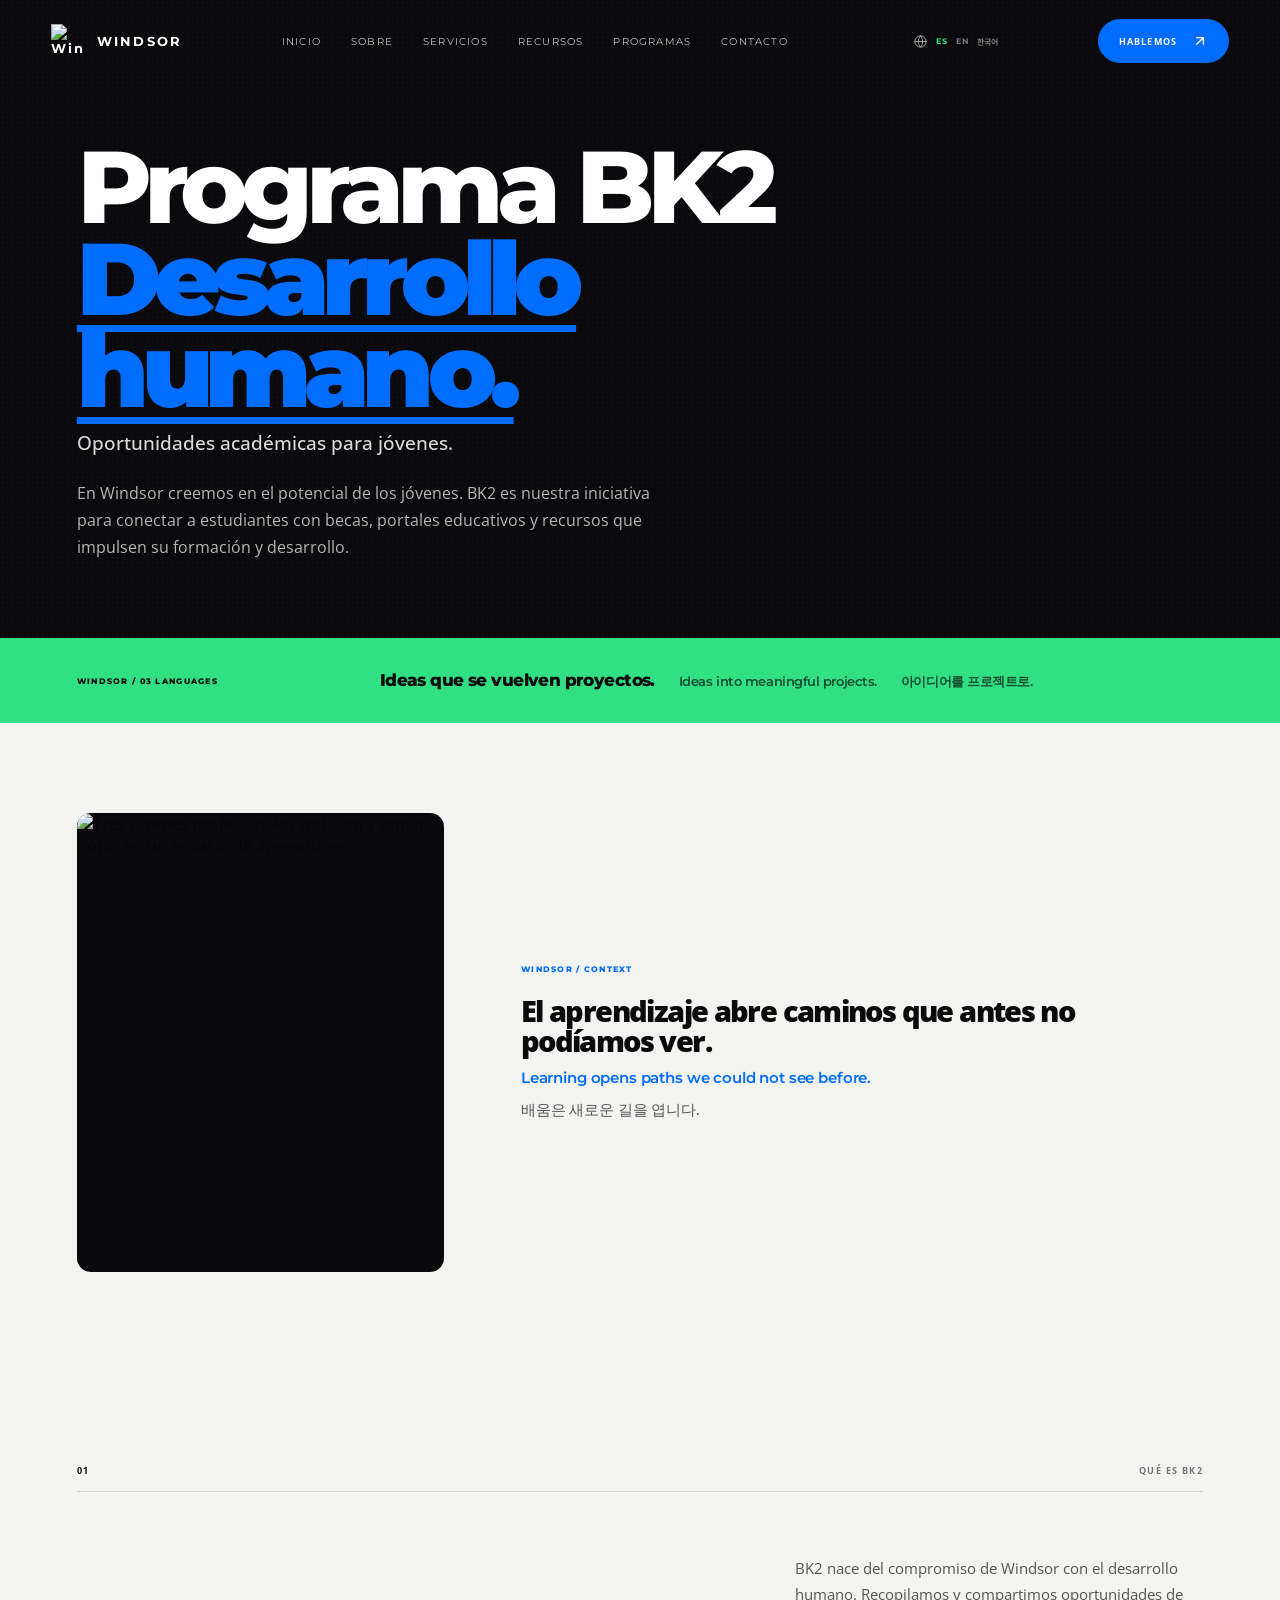
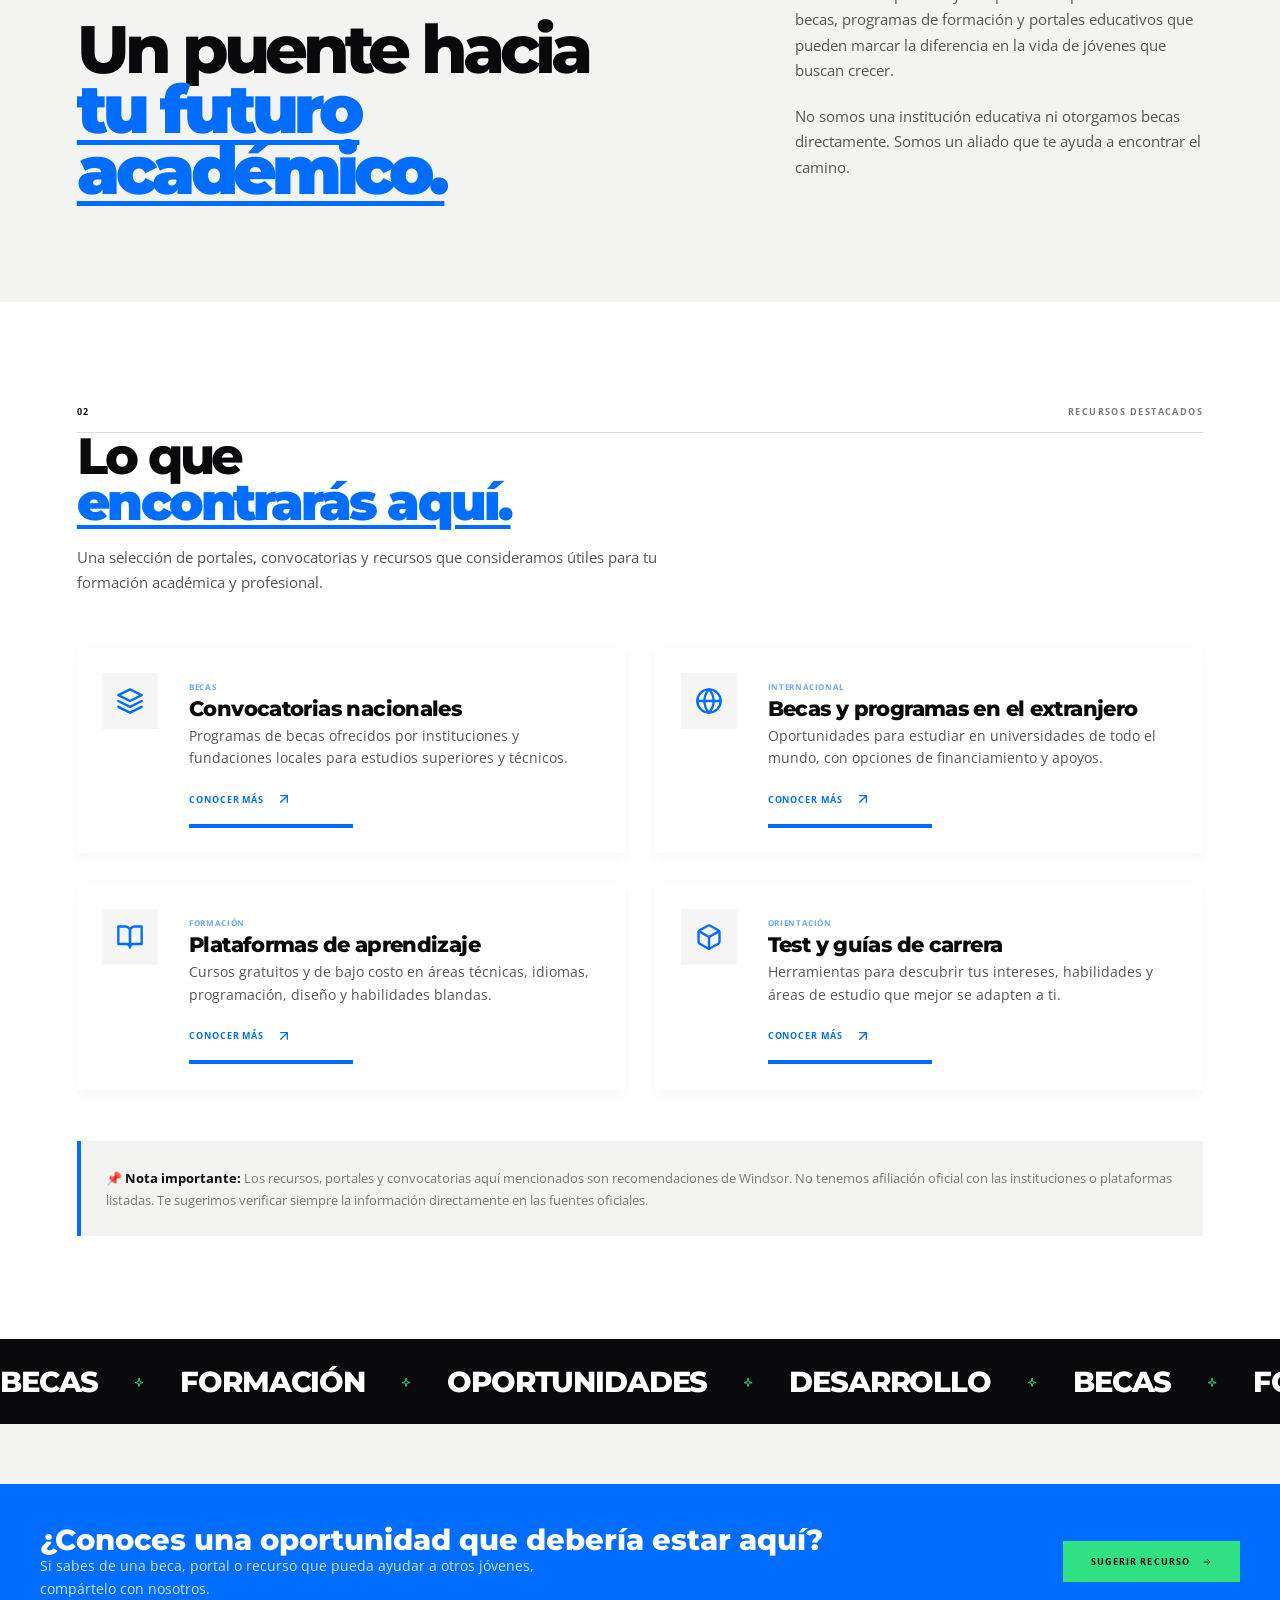
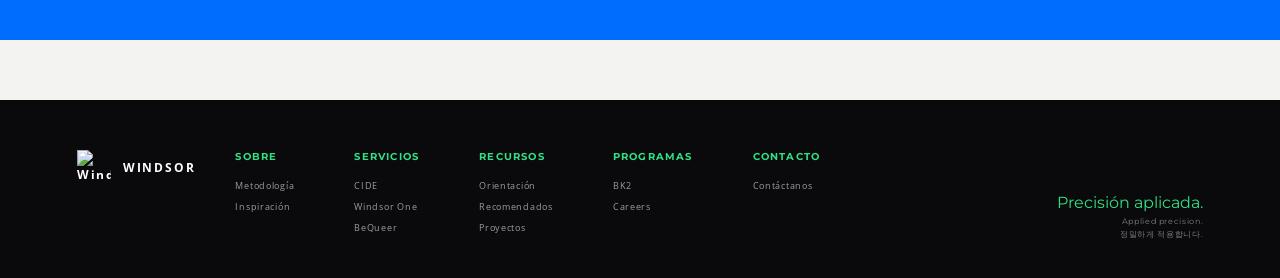
==== commit 8f24d419: "Integra imagen y copy trilingue en todas las paginas" ====
--- a/becas.html
+++ b/becas.html
@@ -112,6 +112,15 @@
 </div>
 </div>
 </div>
+<section class="page-context" aria-label="Contexto trilingüe de Windsor">
+<div class="page-context-image"><img src="assets/fotoindex6.jpg" alt="Tres jóvenes profesionales trabajan y toman notas en un espacio de aprendizaje." loading="lazy"/></div>
+<div class="page-context-copy">
+<span class="page-context-kicker">WINDSOR / CONTEXT</span>
+<p>El aprendizaje abre caminos que antes no podíamos ver.</p>
+<p lang="en">Learning opens paths we could not see before.</p>
+<p lang="ko">배움은 새로운 길을 엽니다.</p>
+</div>
+</section>
 <section class="intro section" id="intro">
 <div class="section-meta"><span>01</span><span>QUÉ ES BK2</span></div>
 <div class="intro-layout">
--- a/styles.css
+++ b/styles.css
@@ -2582,3 +2582,198 @@
     font-family: "Noto Sans KR", "Apple SD Gothic Neo", "Malgun Gothic", sans-serif;
     letter-spacing: 0;
 }
+
+
+/* Reparación visual de Recomendados: hero editorial sin desbordamiento multimedia */
+.recomendados-hero {
+    height: auto;
+    min-height: min(720px, 82vh);
+    padding: clamp(7rem, 12vw, 10rem) 6vw clamp(4rem, 7vw, 6rem);
+    background: var(--black);
+    overflow: hidden;
+}
+.recomendados-hero-inner {
+    max-width: var(--max-width);
+    min-height: 500px;
+    margin: 0 auto;
+    display: grid;
+    grid-template-columns: minmax(0, .82fr) minmax(0, 1.18fr);
+    align-items: center;
+    gap: clamp(2rem, 7vw, 7rem);
+}
+.recomendados-hero-copy { max-width: 520px; }
+.recomendados-kicker {
+    display: block;
+    color: var(--green);
+    font-family: var(--sans);
+    font-size: 9px;
+    font-weight: 800;
+    letter-spacing: .16em;
+}
+.recomendados-hero-copy h1 {
+    margin-top: 1.75rem;
+    color: var(--white);
+    font-size: clamp(3.5rem, 7vw, 7.6rem);
+    line-height: .82;
+    letter-spacing: -.085em;
+}
+.recomendados-hero-copy h1 em {
+    display: block;
+    color: var(--green);
+    font-family: var(--serif);
+    font-weight: 900;
+    text-decoration: underline;
+    text-decoration-thickness: .065em;
+    text-underline-offset: .11em;
+}
+.recomendados-hero-copy > p {
+    max-width: 410px;
+    margin-top: 2rem;
+    color: rgba(255,255,255,.7);
+    font-size: 15px;
+    line-height: 1.7;
+}
+.recomendados-hero-copy .recomendados-english,
+.recomendados-hero-copy .recomendados-korean {
+    margin-top: .65rem;
+    font-family: var(--sans);
+    font-size: 11px;
+    line-height: 1.55;
+}
+.recomendados-hero-copy .recomendados-english { color: var(--blue); }
+.recomendados-hero-copy .recomendados-korean { color: rgba(255,255,255,.55); }
+.recomendados-hero-link {
+    display: inline-flex;
+    align-items: center;
+    gap: 12px;
+    margin-top: 2rem;
+    padding: 13px 17px;
+    border: 1px solid rgba(255,255,255,.35);
+    border-radius: 999px;
+    color: var(--white);
+    font-family: var(--sans);
+    font-size: 9px;
+    font-weight: 800;
+    letter-spacing: .12em;
+    text-transform: uppercase;
+    transition: background .2s ease, color .2s ease, gap .2s ease;
+}
+.recomendados-hero-link:hover { background: var(--green); color: var(--black); gap: 18px; }
+.recomendados-hero-gallery {
+    position: relative;
+    min-height: 490px;
+}
+.recomendados-hero-image {
+    position: absolute;
+    width: min(48%, 280px);
+    margin: 0;
+    overflow: hidden;
+    background: #222;
+    border: 1px solid rgba(255,255,255,.2);
+    border-radius: var(--radius-sm);
+    box-shadow: 0 24px 60px rgba(0,0,0,.3);
+}
+.recomendados-hero-image img {
+    display: block;
+    width: 100%;
+    aspect-ratio: 2 / 3;
+    object-fit: cover;
+    filter: saturate(.82) contrast(1.04);
+}
+.recomendados-hero-image.image-back { top: 2rem; left: 6%; transform: rotate(-5deg); }
+.recomendados-hero-image.image-front { right: 6%; bottom: 0; transform: rotate(5deg); }
+.recomendados-hero-image::after {
+    content: "";
+    position: absolute;
+    inset: 0;
+    background: linear-gradient(180deg, transparent 60%, rgba(10,10,12,.5));
+    pointer-events: none;
+}
+.video-credits {
+    display: flex;
+    justify-content: center;
+    flex-wrap: wrap;
+    gap: .5rem 1.25rem;
+}
+.video-credits span:not(:first-child) { color: rgba(255,255,255,.42); }
+@media (max-width: 800px) {
+    .recomendados-hero { padding-top: 7rem; }
+    .recomendados-hero-inner { grid-template-columns: 1fr; min-height: 0; gap: 3rem; }
+    .recomendados-hero-copy { max-width: 560px; }
+    .recomendados-hero-gallery { min-height: 430px; max-width: 560px; width: 100%; }
+}
+@media (max-width: 520px) {
+    .recomendados-hero { padding: 6.5rem 6vw 3.5rem; }
+    .recomendados-hero-copy h1 { font-size: clamp(3.2rem, 15vw, 5rem); }
+    .recomendados-hero-gallery { min-height: 350px; }
+    .recomendados-hero-image { width: 48%; }
+    .recomendados-hero-image.image-back { top: 1.5rem; left: 4%; }
+    .recomendados-hero-image.image-front { right: 4%; }
+    .video-credits { justify-content: flex-start; gap: .35rem .75rem; }
+}
+
+
+/* Módulos contextuales trilingües en páginas internas */
+.page-context {
+    max-width: var(--max-width);
+    margin: 0 auto;
+    padding: clamp(3.5rem, 7vw, 6rem) 6vw;
+    display: grid;
+    grid-template-columns: minmax(180px, .7fr) minmax(0, 1.3fr);
+    align-items: center;
+    gap: clamp(2rem, 6vw, 6rem);
+    background: var(--cream);
+}
+.page-context-image {
+    overflow: hidden;
+    border-radius: var(--radius-sm);
+    background: var(--black);
+}
+.page-context-image img {
+    display: block;
+    width: 100%;
+    aspect-ratio: 4 / 5;
+    object-fit: cover;
+    filter: saturate(.84) contrast(1.03);
+    transition: transform .45s cubic-bezier(.2,.8,.2,1), filter .45s ease;
+}
+.page-context-image:hover img { transform: scale(1.035); filter: saturate(1) contrast(1.03); }
+.page-context-copy { max-width: 620px; }
+.page-context-kicker {
+    display: block;
+    margin-bottom: 1.35rem;
+    color: var(--blue);
+    font-family: var(--sans);
+    font-size: 8px;
+    font-weight: 800;
+    letter-spacing: .16em;
+}
+.page-context-copy p {
+    max-width: 580px;
+    margin: 0;
+    color: var(--black);
+    font-size: clamp(1.15rem, 2.3vw, 2.3rem);
+    font-weight: 800;
+    line-height: 1.02;
+    letter-spacing: -.055em;
+}
+.page-context-copy p + p {
+    margin-top: .7rem;
+    color: var(--blue);
+    font-family: var(--sans);
+    font-size: clamp(.8rem, 1.2vw, 1.1rem);
+    font-weight: 600;
+    line-height: 1.4;
+    letter-spacing: -.01em;
+}
+.page-context-copy p[lang="ko"] { color: #555; font-weight: 500; }
+@media (max-width: 800px) {
+    .page-context { grid-template-columns: 1fr; gap: 2rem; padding: 4rem 6vw; }
+    .page-context-image { max-width: 360px; }
+    .page-context-copy { max-width: 560px; }
+}
+@media (max-width: 520px) {
+    .page-context { padding: 3.25rem 6vw; }
+    .page-context-copy p { font-size: 1.35rem; }
+    .page-context-copy p + p { font-size: .78rem; }
+}
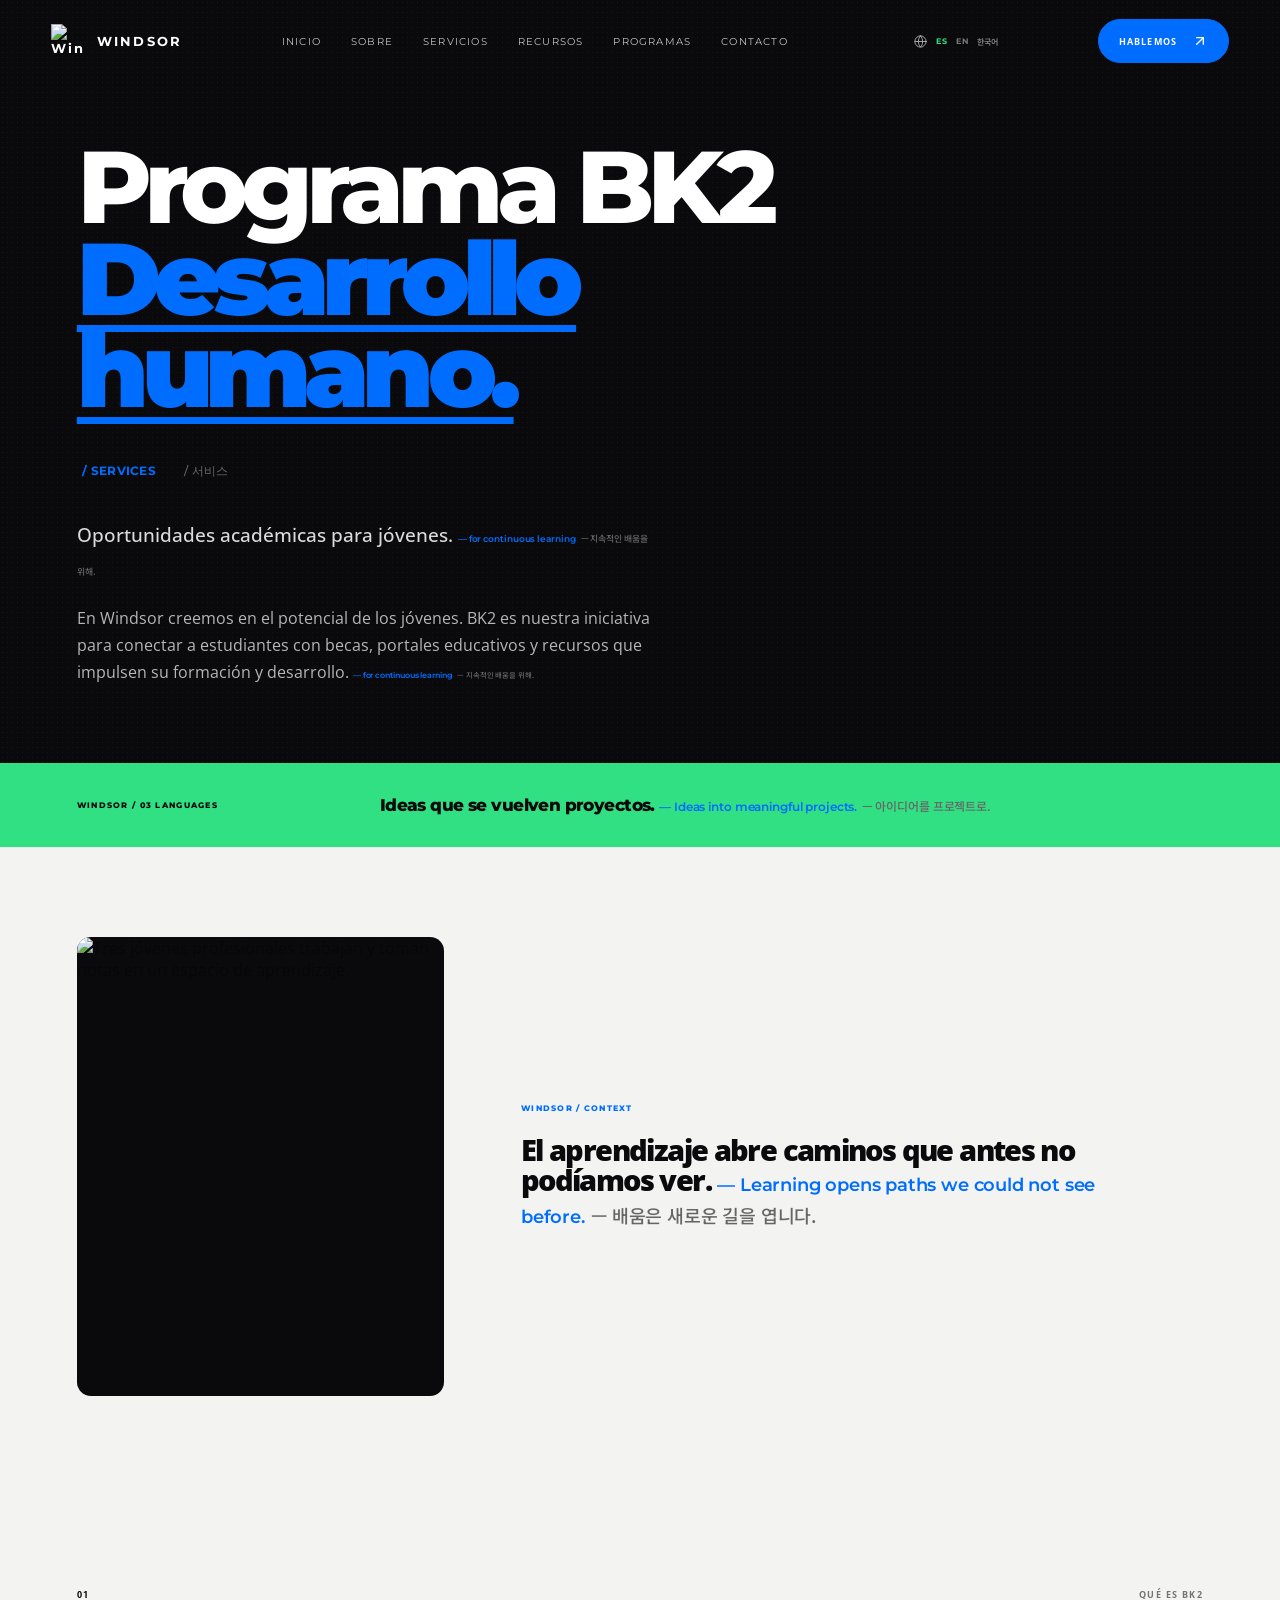
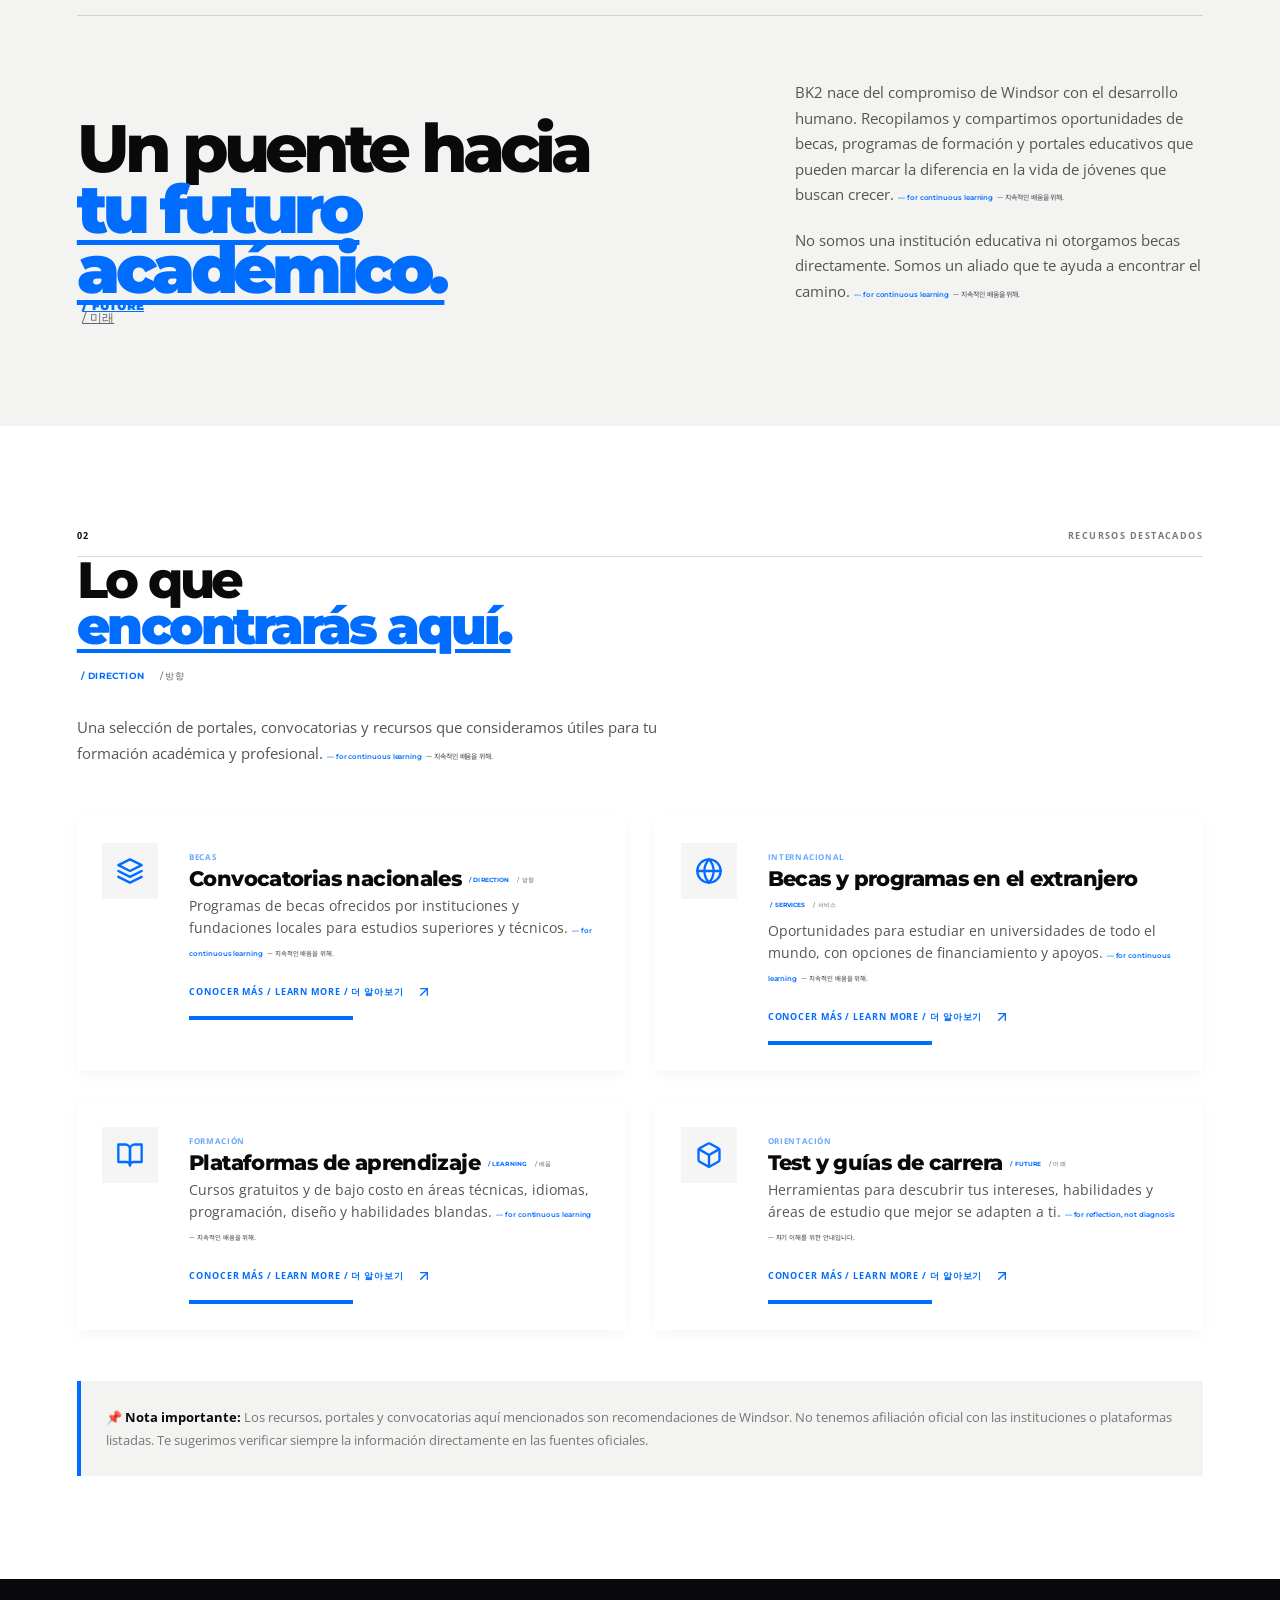
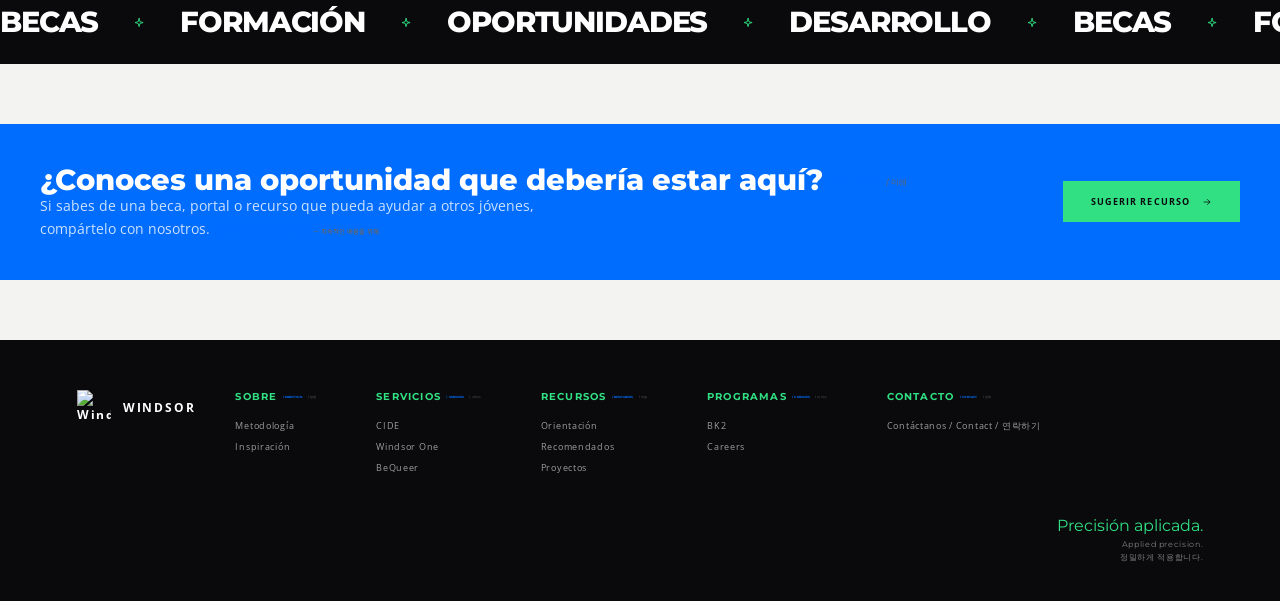
==== commit 300d76a8: "Integra los tres idiomas dentro del contenido" ====
--- a/becas.html
+++ b/becas.html
@@ -98,36 +98,28 @@
 <main>
 <section class="bk2-hero">
 <div class="hero-noise"></div>
-<h1>Programa BK2 <em>Desarrollo humano.</em></h1>
-<p class="hero-desc">Oportunidades académicas para jóvenes.</p>
-<p>En Windsor creemos en el potencial de los jóvenes. BK2 es nuestra iniciativa para conectar a estudiantes con becas, portales educativos y recursos que impulsen su formación y desarrollo.</p>
+<h1>Programa BK2 <em>Desarrollo humano.</em> <span class="heading-hybrid" lang="en">/ SERVICES</span> <span class="heading-hybrid" lang="ko">/ 서비스</span></h1>
+<p class="hero-desc">Oportunidades académicas para jóvenes. <span class="hybrid-inline" lang="en">— for continuous learning</span> <span class="hybrid-inline" lang="ko">— 지속적인 배움을 위해.</span></p>
+<p>En Windsor creemos en el potencial de los jóvenes. BK2 es nuestra iniciativa para conectar a estudiantes con becas, portales educativos y recursos que impulsen su formación y desarrollo. <span class="hybrid-inline" lang="en">— for continuous learning</span> <span class="hybrid-inline" lang="ko">— 지속적인 배움을 위해.</span></p>
 </section>
 <div class="trilingual-band" aria-label="Windsor en español, inglés y coreano">
 <div class="trilingual-band-inner">
 <span class="tri-label">WINDSOR / 03 LANGUAGES</span>
-<div class="tri-copy">
-<p>Ideas que se vuelven proyectos.</p>
-<p lang="en">Ideas into meaningful projects.</p>
-<p lang="ko">아이디어를 프로젝트로.</p>
-</div>
+<div class="tri-copy"><p class="tri-hybrid">Ideas que se vuelven proyectos. <span class="hybrid-inline" lang="en">— Ideas into meaningful projects.</span> <span class="hybrid-inline" lang="ko">— 아이디어를 프로젝트로.</span></p></div>
 </div>
 </div>
 <section class="page-context" aria-label="Contexto trilingüe de Windsor">
 <div class="page-context-image"><img src="assets/fotoindex6.jpg" alt="Tres jóvenes profesionales trabajan y toman notas en un espacio de aprendizaje." loading="lazy"/></div>
 <div class="page-context-copy">
-<span class="page-context-kicker">WINDSOR / CONTEXT</span>
-<p>El aprendizaje abre caminos que antes no podíamos ver.</p>
-<p lang="en">Learning opens paths we could not see before.</p>
-<p lang="ko">배움은 새로운 길을 엽니다.</p>
-</div>
+<span class="page-context-kicker">WINDSOR / CONTEXT</span><p class="page-context-hybrid">El aprendizaje abre caminos que antes no podíamos ver. <span class="hybrid-inline" lang="en">— Learning opens paths we could not see before.</span> <span class="hybrid-inline" lang="ko">— 배움은 새로운 길을 엽니다.</span></p></div>
 </section>
 <section class="intro section" id="intro">
 <div class="section-meta"><span>01</span><span>QUÉ ES BK2</span></div>
 <div class="intro-layout">
-<h2>Un puente hacia <span>tu futuro académico.</span></h2>
+<h2>Un puente hacia <span>tu futuro académico.</span> <span class="heading-hybrid" lang="en">/ FUTURE</span> <span class="heading-hybrid" lang="ko">/ 미래</span></h2>
 <div class="intro-copy">
-<p>BK2 nace del compromiso de Windsor con el desarrollo humano. Recopilamos y compartimos oportunidades de becas, programas de formación y portales educativos que pueden marcar la diferencia en la vida de jóvenes que buscan crecer.</p>
-<p>No somos una institución educativa ni otorgamos becas directamente. Somos un aliado que te ayuda a encontrar el camino.</p>
+<p>BK2 nace del compromiso de Windsor con el desarrollo humano. Recopilamos y compartimos oportunidades de becas, programas de formación y portales educativos que pueden marcar la diferencia en la vida de jóvenes que buscan crecer. <span class="hybrid-inline" lang="en">— for continuous learning</span> <span class="hybrid-inline" lang="ko">— 지속적인 배움을 위해.</span></p>
+<p>No somos una institución educativa ni otorgamos becas directamente. Somos un aliado que te ayuda a encontrar el camino. <span class="hybrid-inline" lang="en">— for continuous learning</span> <span class="hybrid-inline" lang="ko">— 지속적인 배움을 위해.</span></p>
 </div>
 </div>
 </section>
@@ -136,20 +128,18 @@
 <div class="container">
 <h2 style="font-size:clamp(2rem,4vw,3.5rem); letter-spacing:-0.06em; line-height:0.9; margin-bottom:20px;">
                     Lo que <br/>
-<span style="display:block; font-family:var(--sans); font-weight:900; text-decoration:underline; text-decoration-thickness:0.07em; text-underline-offset:0.1em; color:var(--blue);">encontrarás aquí.</span>
-</h2>
+<span style="display:block; font-family:var(--sans); font-weight:900; text-decoration:underline; text-decoration-thickness:0.07em; text-underline-offset:0.1em; color:var(--blue);">encontrarás aquí.</span> <span class="heading-hybrid" lang="en">/ DIRECTION</span> <span class="heading-hybrid" lang="ko">/ 방향</span></h2>
 <p style="color:#555; max-width:600px; font-size:15px; line-height:1.7; margin-bottom:40px;">
-                    Una selección de portales, convocatorias y recursos que consideramos útiles para tu formación académica y profesional.
-                </p>
+                    Una selección de portales, convocatorias y recursos que consideramos útiles para tu formación académica y profesional. <span class="hybrid-inline" lang="en">— for continuous learning</span> <span class="hybrid-inline" lang="ko">— 지속적인 배움을 위해.</span></p>
 <div class="recursos-grid">
 <div class="recurso-item" data-reveal="">
 <div class="card-inner">
 <div class="icon-wrap"><svg viewbox="0 0 24 24"><path d="M12 2L2 7l10 5 10-5-10-5z"></path><path d="M2 17l10 5 10-5"></path><path d="M2 12l10 5 10-5"></path></svg></div>
 <div class="card-body">
 <span class="tag">Becas</span>
-<h3>Convocatorias nacionales</h3>
-<p>Programas de becas ofrecidos por instituciones y fundaciones locales para estudios superiores y técnicos.</p>
-<a class="card-link" href="contacto.html"><span class="link-text">Conocer más</span><span class="arrow-icon"><svg fill="none" height="16" stroke="currentColor" stroke-linecap="round" stroke-linejoin="round" stroke-width="2" viewbox="0 0 24 24" width="16"><line x1="7" x2="17" y1="17" y2="7"></line><polyline points="7 7 17 7 17 17"></polyline></svg></span></a>
+<h3>Convocatorias nacionales <span class="heading-hybrid" lang="en">/ DIRECTION</span> <span class="heading-hybrid" lang="ko">/ 방향</span></h3>
+<p>Programas de becas ofrecidos por instituciones y fundaciones locales para estudios superiores y técnicos. <span class="hybrid-inline" lang="en">— for continuous learning</span> <span class="hybrid-inline" lang="ko">— 지속적인 배움을 위해.</span></p>
+<a class="card-link" href="contacto.html"><span class="link-text">Conocer más / Learn more / 더 알아보기</span><span class="arrow-icon"><svg fill="none" height="16" stroke="currentColor" stroke-linecap="round" stroke-linejoin="round" stroke-width="2" viewbox="0 0 24 24" width="16"><line x1="7" x2="17" y1="17" y2="7"></line><polyline points="7 7 17 7 17 17"></polyline></svg></span></a>
 <div class="bottom-bar" style="width:40%;"></div>
 </div>
 </div>
@@ -159,9 +149,9 @@
 <div class="icon-wrap"><svg viewbox="0 0 24 24"><circle cx="12" cy="12" r="10"></circle><line x1="2" x2="22" y1="12" y2="12"></line><path d="M12 2a15.3 15.3 0 0 1 4 10 15.3 15.3 0 0 1-4 10 15.3 15.3 0 0 1-4-10 15.3 15.3 0 0 1 4-10z"></path></svg></div>
 <div class="card-body">
 <span class="tag">Internacional</span>
-<h3>Becas y programas en el extranjero</h3>
-<p>Oportunidades para estudiar en universidades de todo el mundo, con opciones de financiamiento y apoyos.</p>
-<a class="card-link" href="contacto.html"><span class="link-text">Conocer más</span><span class="arrow-icon"><svg fill="none" height="16" stroke="currentColor" stroke-linecap="round" stroke-linejoin="round" stroke-width="2" viewbox="0 0 24 24" width="16"><line x1="7" x2="17" y1="17" y2="7"></line><polyline points="7 7 17 7 17 17"></polyline></svg></span></a>
+<h3>Becas y programas en el extranjero <span class="heading-hybrid" lang="en">/ SERVICES</span> <span class="heading-hybrid" lang="ko">/ 서비스</span></h3>
+<p>Oportunidades para estudiar en universidades de todo el mundo, con opciones de financiamiento y apoyos. <span class="hybrid-inline" lang="en">— for continuous learning</span> <span class="hybrid-inline" lang="ko">— 지속적인 배움을 위해.</span></p>
+<a class="card-link" href="contacto.html"><span class="link-text">Conocer más / Learn more / 더 알아보기</span><span class="arrow-icon"><svg fill="none" height="16" stroke="currentColor" stroke-linecap="round" stroke-linejoin="round" stroke-width="2" viewbox="0 0 24 24" width="16"><line x1="7" x2="17" y1="17" y2="7"></line><polyline points="7 7 17 7 17 17"></polyline></svg></span></a>
 <div class="bottom-bar" style="width:40%;"></div>
 </div>
 </div>
@@ -171,9 +161,9 @@
 <div class="icon-wrap"><svg viewbox="0 0 24 24"><path d="M2 3h6a4 4 0 0 1 4 4v14a3 3 0 0 0-3-3H2z"></path><path d="M22 3h-6a4 4 0 0 0-4 4v14a3 3 0 0 1 3-3h7z"></path></svg></div>
 <div class="card-body">
 <span class="tag">Formación</span>
-<h3>Plataformas de aprendizaje</h3>
-<p>Cursos gratuitos y de bajo costo en áreas técnicas, idiomas, programación, diseño y habilidades blandas.</p>
-<a class="card-link" href="contacto.html"><span class="link-text">Conocer más</span><span class="arrow-icon"><svg fill="none" height="16" stroke="currentColor" stroke-linecap="round" stroke-linejoin="round" stroke-width="2" viewbox="0 0 24 24" width="16"><line x1="7" x2="17" y1="17" y2="7"></line><polyline points="7 7 17 7 17 17"></polyline></svg></span></a>
+<h3>Plataformas de aprendizaje <span class="heading-hybrid" lang="en">/ LEARNING</span> <span class="heading-hybrid" lang="ko">/ 배움</span></h3>
+<p>Cursos gratuitos y de bajo costo en áreas técnicas, idiomas, programación, diseño y habilidades blandas. <span class="hybrid-inline" lang="en">— for continuous learning</span> <span class="hybrid-inline" lang="ko">— 지속적인 배움을 위해.</span></p>
+<a class="card-link" href="contacto.html"><span class="link-text">Conocer más / Learn more / 더 알아보기</span><span class="arrow-icon"><svg fill="none" height="16" stroke="currentColor" stroke-linecap="round" stroke-linejoin="round" stroke-width="2" viewbox="0 0 24 24" width="16"><line x1="7" x2="17" y1="17" y2="7"></line><polyline points="7 7 17 7 17 17"></polyline></svg></span></a>
 <div class="bottom-bar" style="width:40%;"></div>
 </div>
 </div>
@@ -183,9 +173,9 @@
 <div class="icon-wrap"><svg viewbox="0 0 24 24"><path d="M21 16V8a2 2 0 0 0-1-1.73l-7-4a2 2 0 0 0-2 0l-7 4A2 2 0 0 0 3 8v8a2 2 0 0 0 1 1.73l7 4a2 2 0 0 0 2 0l7-4A2 2 0 0 0 21 16z"></path><polyline points="3.27 6.96 12 12.01 20.73 6.96"></polyline><line x1="12" x2="12" y1="22.08" y2="12"></line></svg></div>
 <div class="card-body">
 <span class="tag">Orientación</span>
-<h3>Test y guías de carrera</h3>
-<p>Herramientas para descubrir tus intereses, habilidades y áreas de estudio que mejor se adapten a ti.</p>
-<a class="card-link" href="contacto.html"><span class="link-text">Conocer más</span><span class="arrow-icon"><svg fill="none" height="16" stroke="currentColor" stroke-linecap="round" stroke-linejoin="round" stroke-width="2" viewbox="0 0 24 24" width="16"><line x1="7" x2="17" y1="17" y2="7"></line><polyline points="7 7 17 7 17 17"></polyline></svg></span></a>
+<h3>Test y guías de carrera <span class="heading-hybrid" lang="en">/ FUTURE</span> <span class="heading-hybrid" lang="ko">/ 미래</span></h3>
+<p>Herramientas para descubrir tus intereses, habilidades y áreas de estudio que mejor se adapten a ti. <span class="hybrid-inline" lang="en">— for reflection, not diagnosis</span> <span class="hybrid-inline" lang="ko">— 자기 이해를 위한 안내입니다.</span></p>
+<a class="card-link" href="contacto.html"><span class="link-text">Conocer más / Learn more / 더 알아보기</span><span class="arrow-icon"><svg fill="none" height="16" stroke="currentColor" stroke-linecap="round" stroke-linejoin="round" stroke-width="2" viewbox="0 0 24 24" width="16"><line x1="7" x2="17" y1="17" y2="7"></line><polyline points="7 7 17 7 17 17"></polyline></svg></span></a>
 <div class="bottom-bar" style="width:40%;"></div>
 </div>
 </div>
@@ -208,8 +198,8 @@
 <div class="container" style="margin:60px auto;">
 <div style="background:var(--blue); color:var(--white); padding:40px; display:flex; justify-content:space-between; align-items:center; gap:30px; flex-wrap:wrap;">
 <div>
-<h3 style="font-size:1.8rem; line-height:1.1;">¿Conoces una oportunidad que debería estar aquí?</h3>
-<p style="color:rgba(255,255,255,0.8); max-width:500px; font-size:14px; line-height:1.6;">Si sabes de una beca, portal o recurso que pueda ayudar a otros jóvenes, compártelo con nosotros.</p>
+<h3 style="font-size:1.8rem; line-height:1.1;">¿Conoces una oportunidad que debería estar aquí? <span class="heading-hybrid" lang="en">/ FUTURE</span> <span class="heading-hybrid" lang="ko">/ 미래</span></h3>
+<p style="color:rgba(255,255,255,0.8); max-width:500px; font-size:14px; line-height:1.6;">Si sabes de una beca, portal o recurso que pueda ayudar a otros jóvenes, compártelo con nosotros. <span class="hybrid-inline" lang="en">— for continuous learning</span> <span class="hybrid-inline" lang="ko">— 지속적인 배움을 위해.</span></p>
 </div>
 <a href="contacto.html" style="padding:14px 28px; background:var(--green); color:var(--black); font-size:9px; font-weight:700; letter-spacing:0.12em; text-transform:uppercase; transition:transform 0.25s; display:inline-flex; align-items:center; gap:12px;">Sugerir recurso <svg aria-hidden="true" class="svg-icon svg-arrow" viewbox="0 0 24 24"><path d="M5 12h14M13 6l6 6-6 6"></path></svg></a>
 </div>
@@ -221,30 +211,30 @@
 </div>
 <div class="footer-groups">
 <div class="footer-group">
-<h4>Sobre</h4>
+<h4>Sobre <span class="heading-hybrid" lang="en">/ DIRECTION</span> <span class="heading-hybrid" lang="ko">/ 방향</span></h4>
 <a href="metodologia.html">Metodología</a>
 <a href="inspiracion.html">Inspiración</a>
 </div>
 <div class="footer-group">
-<h4>Servicios</h4>
+<h4>Servicios <span class="heading-hybrid" lang="en">/ SERVICES</span> <span class="heading-hybrid" lang="ko">/ 서비스</span></h4>
 <a href="cide.html">CIDE</a>
 <a href="windsor-one.html">Windsor One</a>
 <a href="BeQueer.html">BeQueer</a>
 </div>
 <div class="footer-group">
-<h4>Recursos</h4>
+<h4>Recursos <span class="heading-hybrid" lang="en">/ RESOURCES</span> <span class="heading-hybrid" lang="ko">/ 자료</span></h4>
 <a href="orientacion-vocacional.html">Orientación</a>
 <a href="recomendados.html">Recomendados</a>
 <a href="proyectos.html">Proyectos</a>
 </div>
 <div class="footer-group">
-<h4>Programas</h4>
+<h4>Programas <span class="heading-hybrid" lang="en">/ SERVICES</span> <span class="heading-hybrid" lang="ko">/ 서비스</span></h4>
 <a class="active" href="becas.html">BK2</a>
 <a href="careers.html">Careers</a>
 </div>
 <div class="footer-group">
-<h4>Contacto</h4>
-<a href="contacto.html">Contáctanos</a>
+<h4>Contacto <span class="heading-hybrid" lang="en">/ CONTACT</span> <span class="heading-hybrid" lang="ko">/ 연락</span></h4>
+<a href="contacto.html">Contáctanos / Contact / 연락하기</a>
 </div>
 </div>
 <div class="footer-tagline">
--- a/styles.css
+++ b/styles.css
@@ -2777,3 +2777,63 @@
     .page-context-copy p { font-size: 1.35rem; }
     .page-context-copy p + p { font-size: .78rem; }
 }
+
+
+/* Frases híbridas: inglés y coreano dentro de la misma oración */
+.hybrid-inline {
+    display: inline;
+    font-family: var(--sans);
+    font-size: .48em;
+    font-weight: 600;
+    line-height: 1.35;
+    letter-spacing: -.01em;
+    white-space: normal;
+}
+.hybrid-inline[lang="en"] { color: var(--blue); }
+.hybrid-inline[lang="ko"] {
+    color: #666;
+    font-family: "Noto Sans KR", "Apple SD Gothic Neo", "Malgun Gothic", sans-serif;
+    font-size: .46em;
+    font-weight: 500;
+}
+.tri-hybrid .hybrid-inline { font-size: .72em; }
+.hero-language-hybrid .hybrid-inline { color: rgba(255,255,255,.64); }
+.hero-language-hybrid .hybrid-inline[lang="ko"] { color: rgba(255,255,255,.5); }
+.recomendados-hybrid .hybrid-inline { font-size: .58em; }
+.recomendados-hybrid .hybrid-inline[lang="ko"] { color: rgba(255,255,255,.55); }
+.page-context-hybrid .hybrid-inline,
+.international-context-hybrid .hybrid-inline { font-size: .62em; }
+.subtitle .hybrid-inline { font-size: .78em; }
+@media (max-width: 520px) {
+    .hybrid-inline { font-size: .46em; }
+    .tri-hybrid .hybrid-inline { font-size: .65em; }
+    .page-context-hybrid .hybrid-inline,
+    .international-context-hybrid .hybrid-inline { font-size: .58em; }
+}
+
+
+/* Cápsulas híbridas en encabezados */
+.heading-hybrid {
+    display: inline;
+    margin-left: .45em;
+    color: var(--blue);
+    font-family: var(--sans);
+    font-size: .16em;
+    font-weight: 700;
+    letter-spacing: .02em;
+    line-height: 1;
+    vertical-align: middle;
+    white-space: nowrap;
+}
+.heading-hybrid[lang="ko"] { color: #666; font-weight: 500; }
+h1 .heading-hybrid { font-size: .12em; }
+h2 .heading-hybrid { font-size: .18em; }
+h3 .heading-hybrid,
+h4 .heading-hybrid { font-size: .28em; }
+@media (max-width: 520px) {
+    .heading-hybrid { margin-left: .3em; font-size: .14em; }
+    h1 .heading-hybrid { font-size: .1em; }
+    h2 .heading-hybrid { font-size: .16em; }
+    h3 .heading-hybrid,
+    h4 .heading-hybrid { font-size: .23em; }
+}
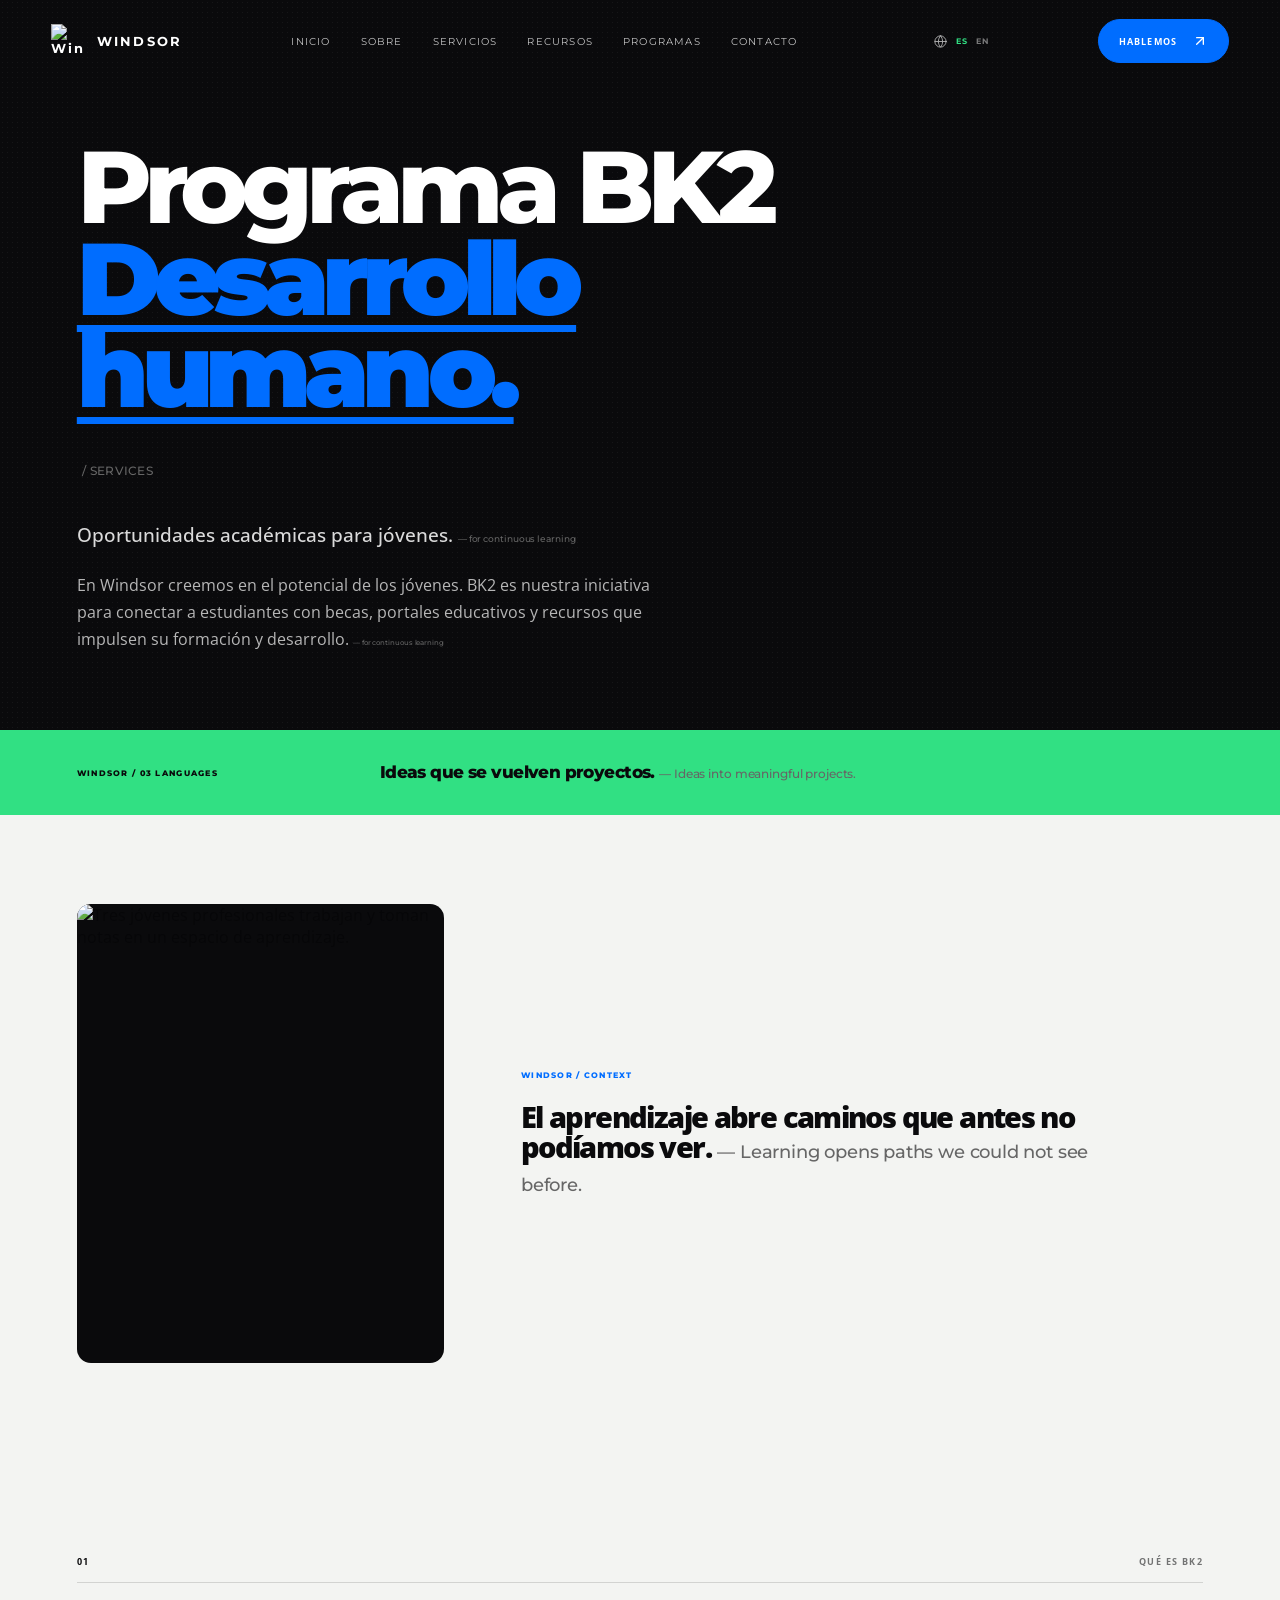
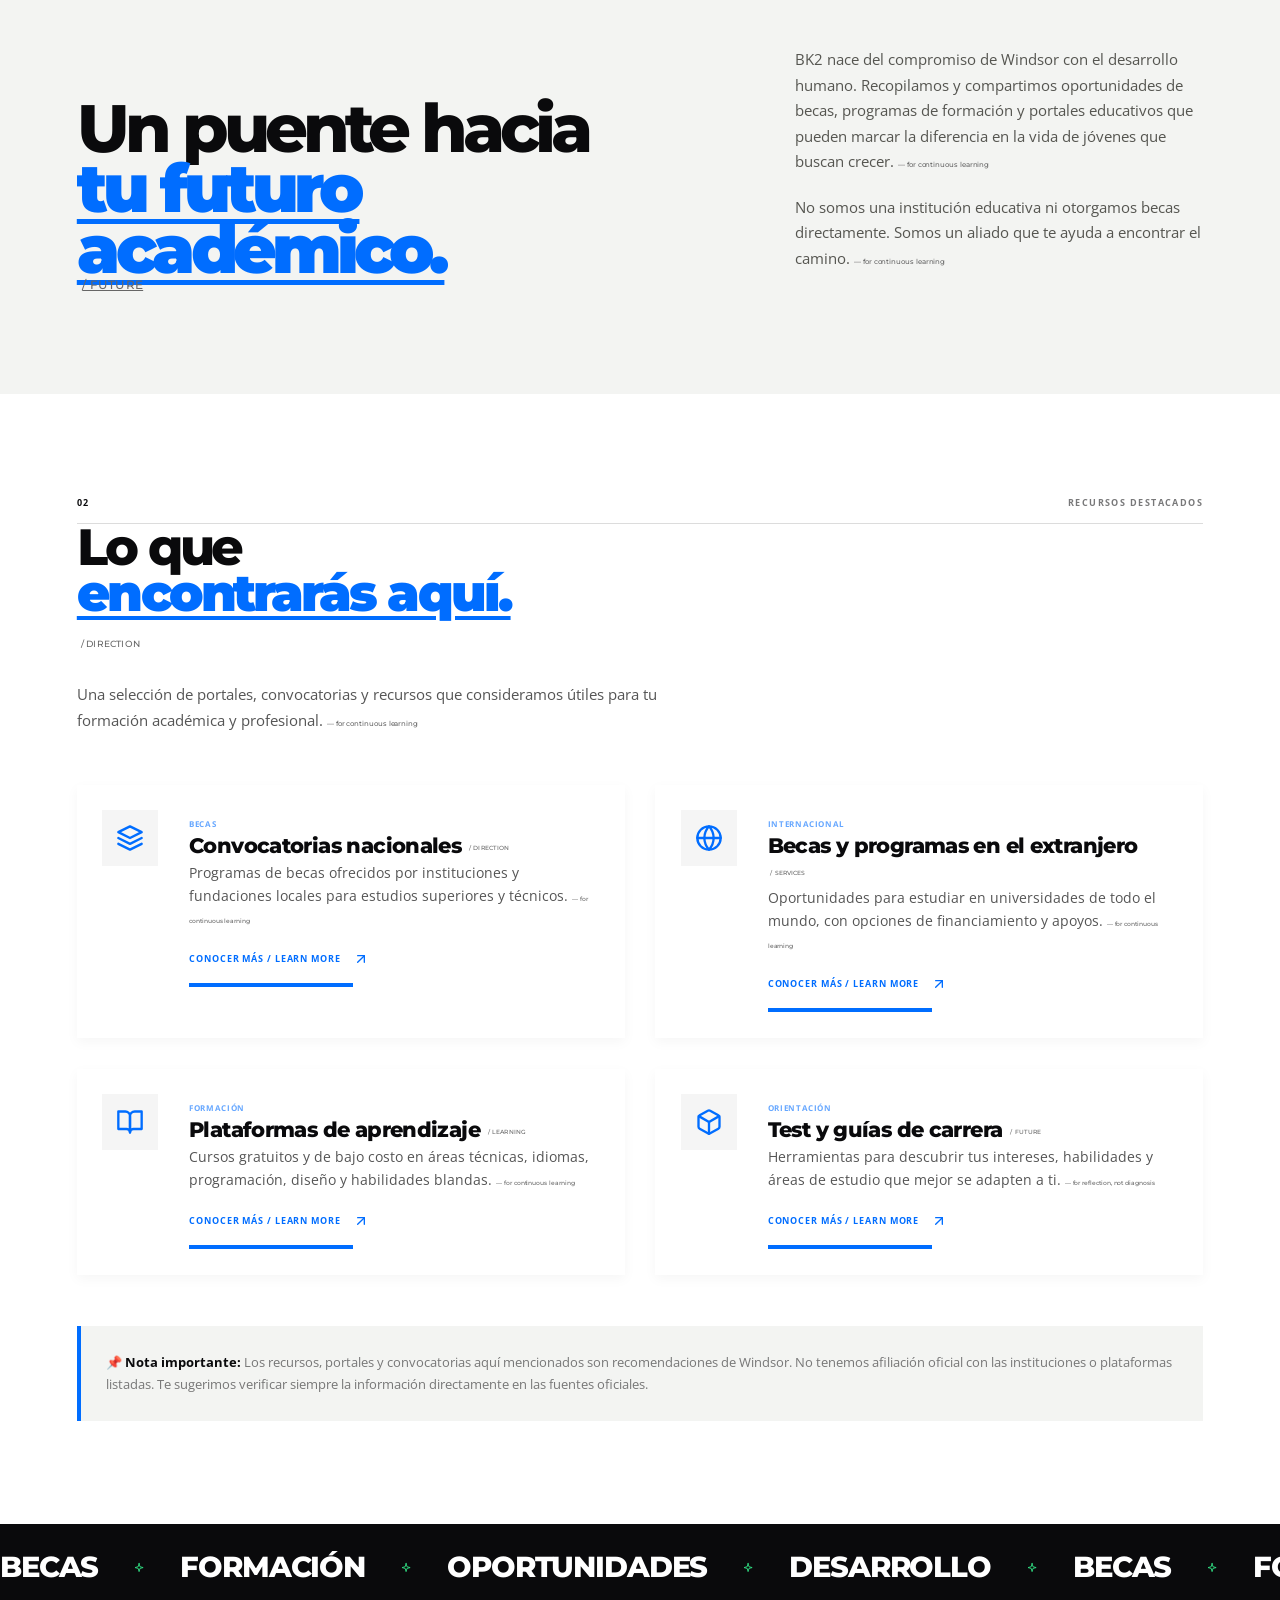
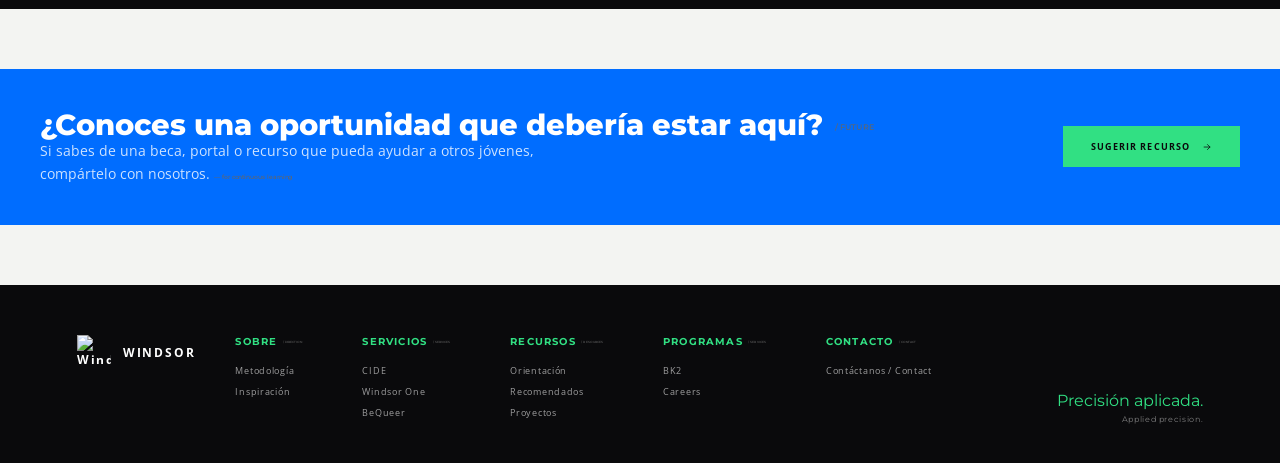
==== commit 083e0a6d: "Convierte la plataforma completa a Spanglish" ====
--- a/becas.html
+++ b/becas.html
@@ -9,7 +9,7 @@
 <link href="assets/favicon.png" rel="icon" type="image/png"/>
 <link href="https://fonts.googleapis.com" rel="preconnect"/>
 <link crossorigin="" href="https://fonts.gstatic.com" rel="preconnect"/>
-<link href="https://fonts.googleapis.com/css2?family=Montserrat:wght@400;500;600;700;800;900&amp;family=Open+Sans:wght@400;500;600;700&amp;family=Noto+Sans+KR:wght@400;500;600;700;800;900&amp;display=swap" rel="stylesheet"/>
+<link href="https://fonts.googleapis.com/css2?family=Montserrat:wght@400;500;600;700;800;900&amp;family=Open+Sans:wght@400;500;600;700&amp;family=amp;display=swap" rel="stylesheet"/>
 <link href="styles.css" rel="stylesheet"/>
 </head>
 <body>
@@ -58,9 +58,9 @@
 <li><a href="contacto.html">Contacto</a></li>
 </ul>
 </nav>
-<div class="language-pulse" aria-label="Idiomas de Windsor">
-<svg class="language-pulse-icon" aria-hidden="true" viewBox="0 0 24 24"><circle cx="12" cy="12" r="9"></circle><path d="M3 12h18M12 3c2.2 2.4 3.3 5.4 3.3 9s-1.1 6.6-3.3 9c-2.2-2.4-3.3-5.4-3.3-9S9.8 5.4 12 3Z"></path></svg>
-<span class="active">ES</span><span>EN</span><span lang="ko">한국어</span>
+<div aria-label="Idiomas de Windsor" class="language-pulse">
+<svg aria-hidden="true" class="language-pulse-icon" viewbox="0 0 24 24"><circle cx="12" cy="12" r="9"></circle><path d="M3 12h18M12 3c2.2 2.4 3.3 5.4 3.3 9s-1.1 6.6-3.3 9c-2.2-2.4-3.3-5.4-3.3-9S9.8 5.4 12 3Z"></path></svg>
+<span class="active">ES</span><span>EN</span>
 </div>
 <div class="header-actions">
 <a class="header-button" href="contacto.html">
@@ -98,28 +98,28 @@
 <main>
 <section class="bk2-hero">
 <div class="hero-noise"></div>
-<h1>Programa BK2 <em>Desarrollo humano.</em> <span class="heading-hybrid" lang="en">/ SERVICES</span> <span class="heading-hybrid" lang="ko">/ 서비스</span></h1>
-<p class="hero-desc">Oportunidades académicas para jóvenes. <span class="hybrid-inline" lang="en">— for continuous learning</span> <span class="hybrid-inline" lang="ko">— 지속적인 배움을 위해.</span></p>
-<p>En Windsor creemos en el potencial de los jóvenes. BK2 es nuestra iniciativa para conectar a estudiantes con becas, portales educativos y recursos que impulsen su formación y desarrollo. <span class="hybrid-inline" lang="en">— for continuous learning</span> <span class="hybrid-inline" lang="ko">— 지속적인 배움을 위해.</span></p>
-</section>
-<div class="trilingual-band" aria-label="Windsor en español, inglés y coreano">
+<h1>Programa BK2 <em>Desarrollo humano.</em> <span class="heading-hybrid" lang="en">/ SERVICES</span></h1>
+<p class="hero-desc">Oportunidades académicas para jóvenes. <span class="hybrid-inline" lang="en">— for continuous learning</span> </p>
+<p>En Windsor creemos en el potencial de los jóvenes. BK2 es nuestra iniciativa para conectar a estudiantes con becas, portales educativos y recursos que impulsen su formación y desarrollo. <span class="hybrid-inline" lang="en">— for continuous learning</span> </p>
+</section>
+<div aria-label="Windsor en español e inglés" class="trilingual-band">
 <div class="trilingual-band-inner">
 <span class="tri-label">WINDSOR / 03 LANGUAGES</span>
-<div class="tri-copy"><p class="tri-hybrid">Ideas que se vuelven proyectos. <span class="hybrid-inline" lang="en">— Ideas into meaningful projects.</span> <span class="hybrid-inline" lang="ko">— 아이디어를 프로젝트로.</span></p></div>
-</div>
-</div>
-<section class="page-context" aria-label="Contexto trilingüe de Windsor">
-<div class="page-context-image"><img src="assets/fotoindex6.jpg" alt="Tres jóvenes profesionales trabajan y toman notas en un espacio de aprendizaje." loading="lazy"/></div>
+<div class="tri-copy"><p class="tri-hybrid">Ideas que se vuelven proyectos. <span class="hybrid-inline" lang="en">— Ideas into meaningful projects.</span> </p></div>
+</div>
+</div>
+<section aria-label="Contexto trilingüe de Windsor" class="page-context">
+<div class="page-context-image"><img alt="Tres jóvenes profesionales trabajan y toman notas en un espacio de aprendizaje." loading="lazy" src="assets/fotoindex6.jpg"/></div>
 <div class="page-context-copy">
-<span class="page-context-kicker">WINDSOR / CONTEXT</span><p class="page-context-hybrid">El aprendizaje abre caminos que antes no podíamos ver. <span class="hybrid-inline" lang="en">— Learning opens paths we could not see before.</span> <span class="hybrid-inline" lang="ko">— 배움은 새로운 길을 엽니다.</span></p></div>
+<span class="page-context-kicker">WINDSOR / CONTEXT</span><p class="page-context-hybrid">El aprendizaje abre caminos que antes no podíamos ver. <span class="hybrid-inline" lang="en">— Learning opens paths we could not see before.</span> </p></div>
 </section>
 <section class="intro section" id="intro">
 <div class="section-meta"><span>01</span><span>QUÉ ES BK2</span></div>
 <div class="intro-layout">
-<h2>Un puente hacia <span>tu futuro académico.</span> <span class="heading-hybrid" lang="en">/ FUTURE</span> <span class="heading-hybrid" lang="ko">/ 미래</span></h2>
+<h2>Un puente hacia <span>tu futuro académico.</span> <span class="heading-hybrid" lang="en">/ FUTURE</span></h2>
 <div class="intro-copy">
-<p>BK2 nace del compromiso de Windsor con el desarrollo humano. Recopilamos y compartimos oportunidades de becas, programas de formación y portales educativos que pueden marcar la diferencia en la vida de jóvenes que buscan crecer. <span class="hybrid-inline" lang="en">— for continuous learning</span> <span class="hybrid-inline" lang="ko">— 지속적인 배움을 위해.</span></p>
-<p>No somos una institución educativa ni otorgamos becas directamente. Somos un aliado que te ayuda a encontrar el camino. <span class="hybrid-inline" lang="en">— for continuous learning</span> <span class="hybrid-inline" lang="ko">— 지속적인 배움을 위해.</span></p>
+<p>BK2 nace del compromiso de Windsor con el desarrollo humano. Recopilamos y compartimos oportunidades de becas, programas de formación y portales educativos que pueden marcar la diferencia en la vida de jóvenes que buscan crecer. <span class="hybrid-inline" lang="en">— for continuous learning</span> </p>
+<p>No somos una institución educativa ni otorgamos becas directamente. Somos un aliado que te ayuda a encontrar el camino. <span class="hybrid-inline" lang="en">— for continuous learning</span> </p>
 </div>
 </div>
 </section>
@@ -128,18 +128,18 @@
 <div class="container">
 <h2 style="font-size:clamp(2rem,4vw,3.5rem); letter-spacing:-0.06em; line-height:0.9; margin-bottom:20px;">
                     Lo que <br/>
-<span style="display:block; font-family:var(--sans); font-weight:900; text-decoration:underline; text-decoration-thickness:0.07em; text-underline-offset:0.1em; color:var(--blue);">encontrarás aquí.</span> <span class="heading-hybrid" lang="en">/ DIRECTION</span> <span class="heading-hybrid" lang="ko">/ 방향</span></h2>
+<span style="display:block; font-family:var(--sans); font-weight:900; text-decoration:underline; text-decoration-thickness:0.07em; text-underline-offset:0.1em; color:var(--blue);">encontrarás aquí.</span> <span class="heading-hybrid" lang="en">/ DIRECTION</span></h2>
 <p style="color:#555; max-width:600px; font-size:15px; line-height:1.7; margin-bottom:40px;">
-                    Una selección de portales, convocatorias y recursos que consideramos útiles para tu formación académica y profesional. <span class="hybrid-inline" lang="en">— for continuous learning</span> <span class="hybrid-inline" lang="ko">— 지속적인 배움을 위해.</span></p>
+                    Una selección de portales, convocatorias y recursos que consideramos útiles para tu formación académica y profesional. <span class="hybrid-inline" lang="en">— for continuous learning</span> </p>
 <div class="recursos-grid">
 <div class="recurso-item" data-reveal="">
 <div class="card-inner">
 <div class="icon-wrap"><svg viewbox="0 0 24 24"><path d="M12 2L2 7l10 5 10-5-10-5z"></path><path d="M2 17l10 5 10-5"></path><path d="M2 12l10 5 10-5"></path></svg></div>
 <div class="card-body">
 <span class="tag">Becas</span>
-<h3>Convocatorias nacionales <span class="heading-hybrid" lang="en">/ DIRECTION</span> <span class="heading-hybrid" lang="ko">/ 방향</span></h3>
-<p>Programas de becas ofrecidos por instituciones y fundaciones locales para estudios superiores y técnicos. <span class="hybrid-inline" lang="en">— for continuous learning</span> <span class="hybrid-inline" lang="ko">— 지속적인 배움을 위해.</span></p>
-<a class="card-link" href="contacto.html"><span class="link-text">Conocer más / Learn more / 더 알아보기</span><span class="arrow-icon"><svg fill="none" height="16" stroke="currentColor" stroke-linecap="round" stroke-linejoin="round" stroke-width="2" viewbox="0 0 24 24" width="16"><line x1="7" x2="17" y1="17" y2="7"></line><polyline points="7 7 17 7 17 17"></polyline></svg></span></a>
+<h3>Convocatorias nacionales <span class="heading-hybrid" lang="en">/ DIRECTION</span></h3>
+<p>Programas de becas ofrecidos por instituciones y fundaciones locales para estudios superiores y técnicos. <span class="hybrid-inline" lang="en">— for continuous learning</span> </p>
+<a class="card-link" href="contacto.html"><span class="link-text">Conocer más / Learn more</span><span class="arrow-icon"><svg fill="none" height="16" stroke="currentColor" stroke-linecap="round" stroke-linejoin="round" stroke-width="2" viewbox="0 0 24 24" width="16"><line x1="7" x2="17" y1="17" y2="7"></line><polyline points="7 7 17 7 17 17"></polyline></svg></span></a>
 <div class="bottom-bar" style="width:40%;"></div>
 </div>
 </div>
@@ -149,9 +149,9 @@
 <div class="icon-wrap"><svg viewbox="0 0 24 24"><circle cx="12" cy="12" r="10"></circle><line x1="2" x2="22" y1="12" y2="12"></line><path d="M12 2a15.3 15.3 0 0 1 4 10 15.3 15.3 0 0 1-4 10 15.3 15.3 0 0 1-4-10 15.3 15.3 0 0 1 4-10z"></path></svg></div>
 <div class="card-body">
 <span class="tag">Internacional</span>
-<h3>Becas y programas en el extranjero <span class="heading-hybrid" lang="en">/ SERVICES</span> <span class="heading-hybrid" lang="ko">/ 서비스</span></h3>
-<p>Oportunidades para estudiar en universidades de todo el mundo, con opciones de financiamiento y apoyos. <span class="hybrid-inline" lang="en">— for continuous learning</span> <span class="hybrid-inline" lang="ko">— 지속적인 배움을 위해.</span></p>
-<a class="card-link" href="contacto.html"><span class="link-text">Conocer más / Learn more / 더 알아보기</span><span class="arrow-icon"><svg fill="none" height="16" stroke="currentColor" stroke-linecap="round" stroke-linejoin="round" stroke-width="2" viewbox="0 0 24 24" width="16"><line x1="7" x2="17" y1="17" y2="7"></line><polyline points="7 7 17 7 17 17"></polyline></svg></span></a>
+<h3>Becas y programas en el extranjero <span class="heading-hybrid" lang="en">/ SERVICES</span></h3>
+<p>Oportunidades para estudiar en universidades de todo el mundo, con opciones de financiamiento y apoyos. <span class="hybrid-inline" lang="en">— for continuous learning</span> </p>
+<a class="card-link" href="contacto.html"><span class="link-text">Conocer más / Learn more</span><span class="arrow-icon"><svg fill="none" height="16" stroke="currentColor" stroke-linecap="round" stroke-linejoin="round" stroke-width="2" viewbox="0 0 24 24" width="16"><line x1="7" x2="17" y1="17" y2="7"></line><polyline points="7 7 17 7 17 17"></polyline></svg></span></a>
 <div class="bottom-bar" style="width:40%;"></div>
 </div>
 </div>
@@ -161,9 +161,9 @@
 <div class="icon-wrap"><svg viewbox="0 0 24 24"><path d="M2 3h6a4 4 0 0 1 4 4v14a3 3 0 0 0-3-3H2z"></path><path d="M22 3h-6a4 4 0 0 0-4 4v14a3 3 0 0 1 3-3h7z"></path></svg></div>
 <div class="card-body">
 <span class="tag">Formación</span>
-<h3>Plataformas de aprendizaje <span class="heading-hybrid" lang="en">/ LEARNING</span> <span class="heading-hybrid" lang="ko">/ 배움</span></h3>
-<p>Cursos gratuitos y de bajo costo en áreas técnicas, idiomas, programación, diseño y habilidades blandas. <span class="hybrid-inline" lang="en">— for continuous learning</span> <span class="hybrid-inline" lang="ko">— 지속적인 배움을 위해.</span></p>
-<a class="card-link" href="contacto.html"><span class="link-text">Conocer más / Learn more / 더 알아보기</span><span class="arrow-icon"><svg fill="none" height="16" stroke="currentColor" stroke-linecap="round" stroke-linejoin="round" stroke-width="2" viewbox="0 0 24 24" width="16"><line x1="7" x2="17" y1="17" y2="7"></line><polyline points="7 7 17 7 17 17"></polyline></svg></span></a>
+<h3>Plataformas de aprendizaje <span class="heading-hybrid" lang="en">/ LEARNING</span></h3>
+<p>Cursos gratuitos y de bajo costo en áreas técnicas, idiomas, programación, diseño y habilidades blandas. <span class="hybrid-inline" lang="en">— for continuous learning</span> </p>
+<a class="card-link" href="contacto.html"><span class="link-text">Conocer más / Learn more</span><span class="arrow-icon"><svg fill="none" height="16" stroke="currentColor" stroke-linecap="round" stroke-linejoin="round" stroke-width="2" viewbox="0 0 24 24" width="16"><line x1="7" x2="17" y1="17" y2="7"></line><polyline points="7 7 17 7 17 17"></polyline></svg></span></a>
 <div class="bottom-bar" style="width:40%;"></div>
 </div>
 </div>
@@ -173,9 +173,9 @@
 <div class="icon-wrap"><svg viewbox="0 0 24 24"><path d="M21 16V8a2 2 0 0 0-1-1.73l-7-4a2 2 0 0 0-2 0l-7 4A2 2 0 0 0 3 8v8a2 2 0 0 0 1 1.73l7 4a2 2 0 0 0 2 0l7-4A2 2 0 0 0 21 16z"></path><polyline points="3.27 6.96 12 12.01 20.73 6.96"></polyline><line x1="12" x2="12" y1="22.08" y2="12"></line></svg></div>
 <div class="card-body">
 <span class="tag">Orientación</span>
-<h3>Test y guías de carrera <span class="heading-hybrid" lang="en">/ FUTURE</span> <span class="heading-hybrid" lang="ko">/ 미래</span></h3>
-<p>Herramientas para descubrir tus intereses, habilidades y áreas de estudio que mejor se adapten a ti. <span class="hybrid-inline" lang="en">— for reflection, not diagnosis</span> <span class="hybrid-inline" lang="ko">— 자기 이해를 위한 안내입니다.</span></p>
-<a class="card-link" href="contacto.html"><span class="link-text">Conocer más / Learn more / 더 알아보기</span><span class="arrow-icon"><svg fill="none" height="16" stroke="currentColor" stroke-linecap="round" stroke-linejoin="round" stroke-width="2" viewbox="0 0 24 24" width="16"><line x1="7" x2="17" y1="17" y2="7"></line><polyline points="7 7 17 7 17 17"></polyline></svg></span></a>
+<h3>Test y guías de carrera <span class="heading-hybrid" lang="en">/ FUTURE</span></h3>
+<p>Herramientas para descubrir tus intereses, habilidades y áreas de estudio que mejor se adapten a ti. <span class="hybrid-inline" lang="en">— for reflection, not diagnosis</span> </p>
+<a class="card-link" href="contacto.html"><span class="link-text">Conocer más / Learn more</span><span class="arrow-icon"><svg fill="none" height="16" stroke="currentColor" stroke-linecap="round" stroke-linejoin="round" stroke-width="2" viewbox="0 0 24 24" width="16"><line x1="7" x2="17" y1="17" y2="7"></line><polyline points="7 7 17 7 17 17"></polyline></svg></span></a>
 <div class="bottom-bar" style="width:40%;"></div>
 </div>
 </div>
@@ -198,8 +198,8 @@
 <div class="container" style="margin:60px auto;">
 <div style="background:var(--blue); color:var(--white); padding:40px; display:flex; justify-content:space-between; align-items:center; gap:30px; flex-wrap:wrap;">
 <div>
-<h3 style="font-size:1.8rem; line-height:1.1;">¿Conoces una oportunidad que debería estar aquí? <span class="heading-hybrid" lang="en">/ FUTURE</span> <span class="heading-hybrid" lang="ko">/ 미래</span></h3>
-<p style="color:rgba(255,255,255,0.8); max-width:500px; font-size:14px; line-height:1.6;">Si sabes de una beca, portal o recurso que pueda ayudar a otros jóvenes, compártelo con nosotros. <span class="hybrid-inline" lang="en">— for continuous learning</span> <span class="hybrid-inline" lang="ko">— 지속적인 배움을 위해.</span></p>
+<h3 style="font-size:1.8rem; line-height:1.1;">¿Conoces una oportunidad que debería estar aquí? <span class="heading-hybrid" lang="en">/ FUTURE</span></h3>
+<p style="color:rgba(255,255,255,0.8); max-width:500px; font-size:14px; line-height:1.6;">Si sabes de una beca, portal o recurso que pueda ayudar a otros jóvenes, compártelo con nosotros. <span class="hybrid-inline" lang="en">— for continuous learning</span> </p>
 </div>
 <a href="contacto.html" style="padding:14px 28px; background:var(--green); color:var(--black); font-size:9px; font-weight:700; letter-spacing:0.12em; text-transform:uppercase; transition:transform 0.25s; display:inline-flex; align-items:center; gap:12px;">Sugerir recurso <svg aria-hidden="true" class="svg-icon svg-arrow" viewbox="0 0 24 24"><path d="M5 12h14M13 6l6 6-6 6"></path></svg></a>
 </div>
@@ -211,36 +211,36 @@
 </div>
 <div class="footer-groups">
 <div class="footer-group">
-<h4>Sobre <span class="heading-hybrid" lang="en">/ DIRECTION</span> <span class="heading-hybrid" lang="ko">/ 방향</span></h4>
+<h4>Sobre <span class="heading-hybrid" lang="en">/ DIRECTION</span></h4>
 <a href="metodologia.html">Metodología</a>
 <a href="inspiracion.html">Inspiración</a>
 </div>
 <div class="footer-group">
-<h4>Servicios <span class="heading-hybrid" lang="en">/ SERVICES</span> <span class="heading-hybrid" lang="ko">/ 서비스</span></h4>
+<h4>Servicios <span class="heading-hybrid" lang="en">/ SERVICES</span></h4>
 <a href="cide.html">CIDE</a>
 <a href="windsor-one.html">Windsor One</a>
 <a href="BeQueer.html">BeQueer</a>
 </div>
 <div class="footer-group">
-<h4>Recursos <span class="heading-hybrid" lang="en">/ RESOURCES</span> <span class="heading-hybrid" lang="ko">/ 자료</span></h4>
+<h4>Recursos <span class="heading-hybrid" lang="en">/ RESOURCES</span></h4>
 <a href="orientacion-vocacional.html">Orientación</a>
 <a href="recomendados.html">Recomendados</a>
 <a href="proyectos.html">Proyectos</a>
 </div>
 <div class="footer-group">
-<h4>Programas <span class="heading-hybrid" lang="en">/ SERVICES</span> <span class="heading-hybrid" lang="ko">/ 서비스</span></h4>
+<h4>Programas <span class="heading-hybrid" lang="en">/ SERVICES</span></h4>
 <a class="active" href="becas.html">BK2</a>
 <a href="careers.html">Careers</a>
 </div>
 <div class="footer-group">
-<h4>Contacto <span class="heading-hybrid" lang="en">/ CONTACT</span> <span class="heading-hybrid" lang="ko">/ 연락</span></h4>
-<a href="contacto.html">Contáctanos / Contact / 연락하기</a>
+<h4>Contacto <span class="heading-hybrid" lang="en">/ CONTACT</span></h4>
+<a href="contacto.html">Contáctanos / Contact</a>
 </div>
 </div>
 <div class="footer-tagline">
 <span>Precisión aplicada.</span>
 <span lang="en">Applied precision.</span>
-<span lang="ko">정밀하게 적용합니다.</span>
+
 </div>
 </footer>
 <script src="script.js"></script>
--- a/styles.css
+++ b/styles.css
@@ -2337,7 +2337,7 @@
 
 /* =========================================================
    SISTEMA TRILINGÜE INTEGRADO
-   Español como base; English y 한국어 como capas editoriales.
+   Español como base; English y ENGLISH como capas editoriales.
 ========================================================= */
 .language-pulse {
     display: inline-flex;
@@ -2548,7 +2548,7 @@
     text-transform: none;
     opacity: .65;
 }
-.form-group label span[lang="ko"] { font-size: 10px; }
+.form-group label span[lang="en"] { font-size: 10px; }
 .submit-btn .btn-text span { font-size: 8px; opacity: .75; font-weight: 600; letter-spacing: .06em; }
 
 @media (max-width: 520px) {
@@ -2578,8 +2578,8 @@
 }
 
 
-:where([lang="ko"]) {
-    font-family: "Noto Sans KR", "Apple SD Gothic Neo", "Malgun Gothic", sans-serif;
+:where([lang="en"]) {
+    font-family: var(--sans);
     letter-spacing: 0;
 }
 
@@ -2766,7 +2766,7 @@
     line-height: 1.4;
     letter-spacing: -.01em;
 }
-.page-context-copy p[lang="ko"] { color: #555; font-weight: 500; }
+.page-context-copy p[lang="en"] { color: #555; font-weight: 500; }
 @media (max-width: 800px) {
     .page-context { grid-template-columns: 1fr; gap: 2rem; padding: 4rem 6vw; }
     .page-context-image { max-width: 360px; }
@@ -2779,7 +2779,7 @@
 }
 
 
-/* Frases híbridas: inglés y coreano dentro de la misma oración */
+/* Frases híbridas: español e inglés dentro de la misma oración */
 .hybrid-inline {
     display: inline;
     font-family: var(--sans);
@@ -2790,17 +2790,17 @@
     white-space: normal;
 }
 .hybrid-inline[lang="en"] { color: var(--blue); }
-.hybrid-inline[lang="ko"] {
+.hybrid-inline[lang="en"] {
     color: #666;
-    font-family: "Noto Sans KR", "Apple SD Gothic Neo", "Malgun Gothic", sans-serif;
+    font-family: var(--sans);
     font-size: .46em;
     font-weight: 500;
 }
 .tri-hybrid .hybrid-inline { font-size: .72em; }
 .hero-language-hybrid .hybrid-inline { color: rgba(255,255,255,.64); }
-.hero-language-hybrid .hybrid-inline[lang="ko"] { color: rgba(255,255,255,.5); }
+.hero-language-hybrid .hybrid-inline[lang="en"] { color: rgba(255,255,255,.5); }
 .recomendados-hybrid .hybrid-inline { font-size: .58em; }
-.recomendados-hybrid .hybrid-inline[lang="ko"] { color: rgba(255,255,255,.55); }
+.recomendados-hybrid .hybrid-inline[lang="en"] { color: rgba(255,255,255,.55); }
 .page-context-hybrid .hybrid-inline,
 .international-context-hybrid .hybrid-inline { font-size: .62em; }
 .subtitle .hybrid-inline { font-size: .78em; }
@@ -2812,7 +2812,7 @@
 }
 
 
-/* Cápsulas híbridas en encabezados */
+/* Cápsulas Spanglish en encabezados */
 .heading-hybrid {
     display: inline;
     margin-left: .45em;
@@ -2825,7 +2825,7 @@
     vertical-align: middle;
     white-space: nowrap;
 }
-.heading-hybrid[lang="ko"] { color: #666; font-weight: 500; }
+.heading-hybrid[lang="en"] { color: #666; font-weight: 500; }
 h1 .heading-hybrid { font-size: .12em; }
 h2 .heading-hybrid { font-size: .18em; }
 h3 .heading-hybrid,
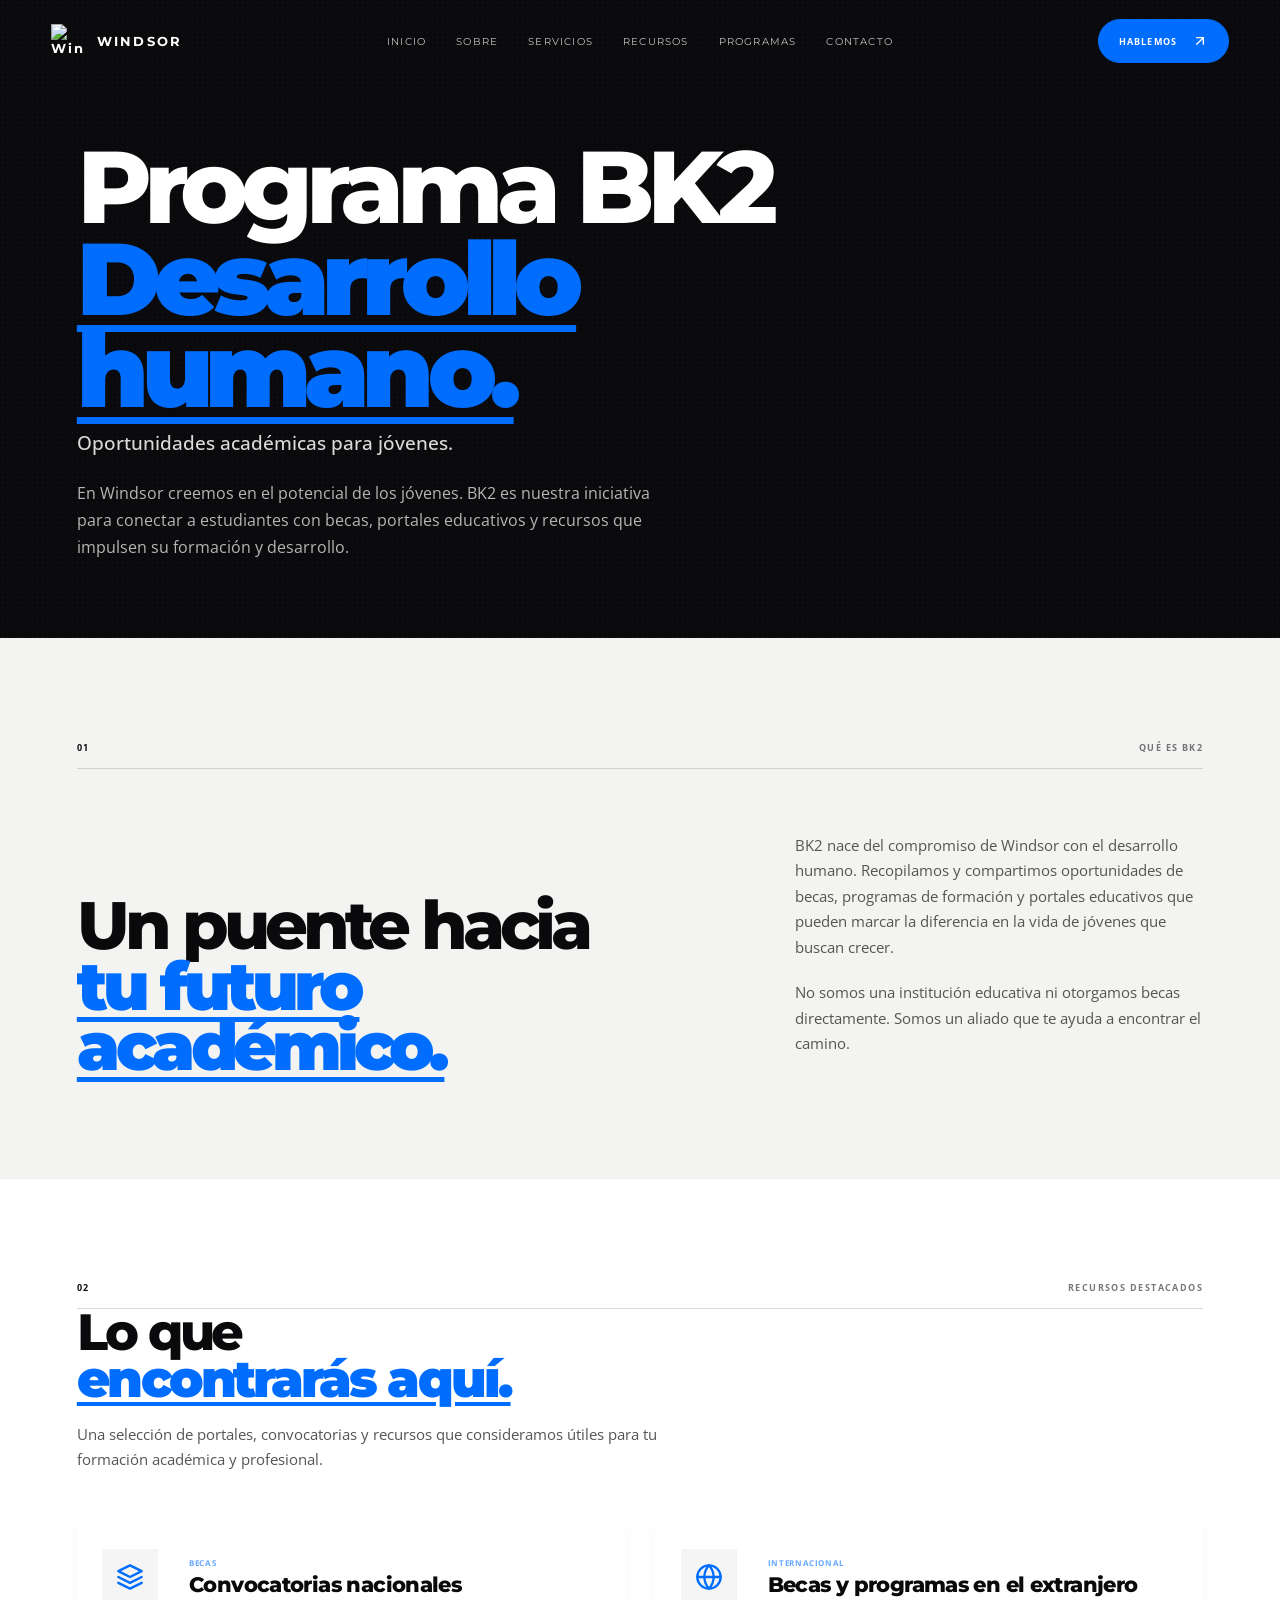
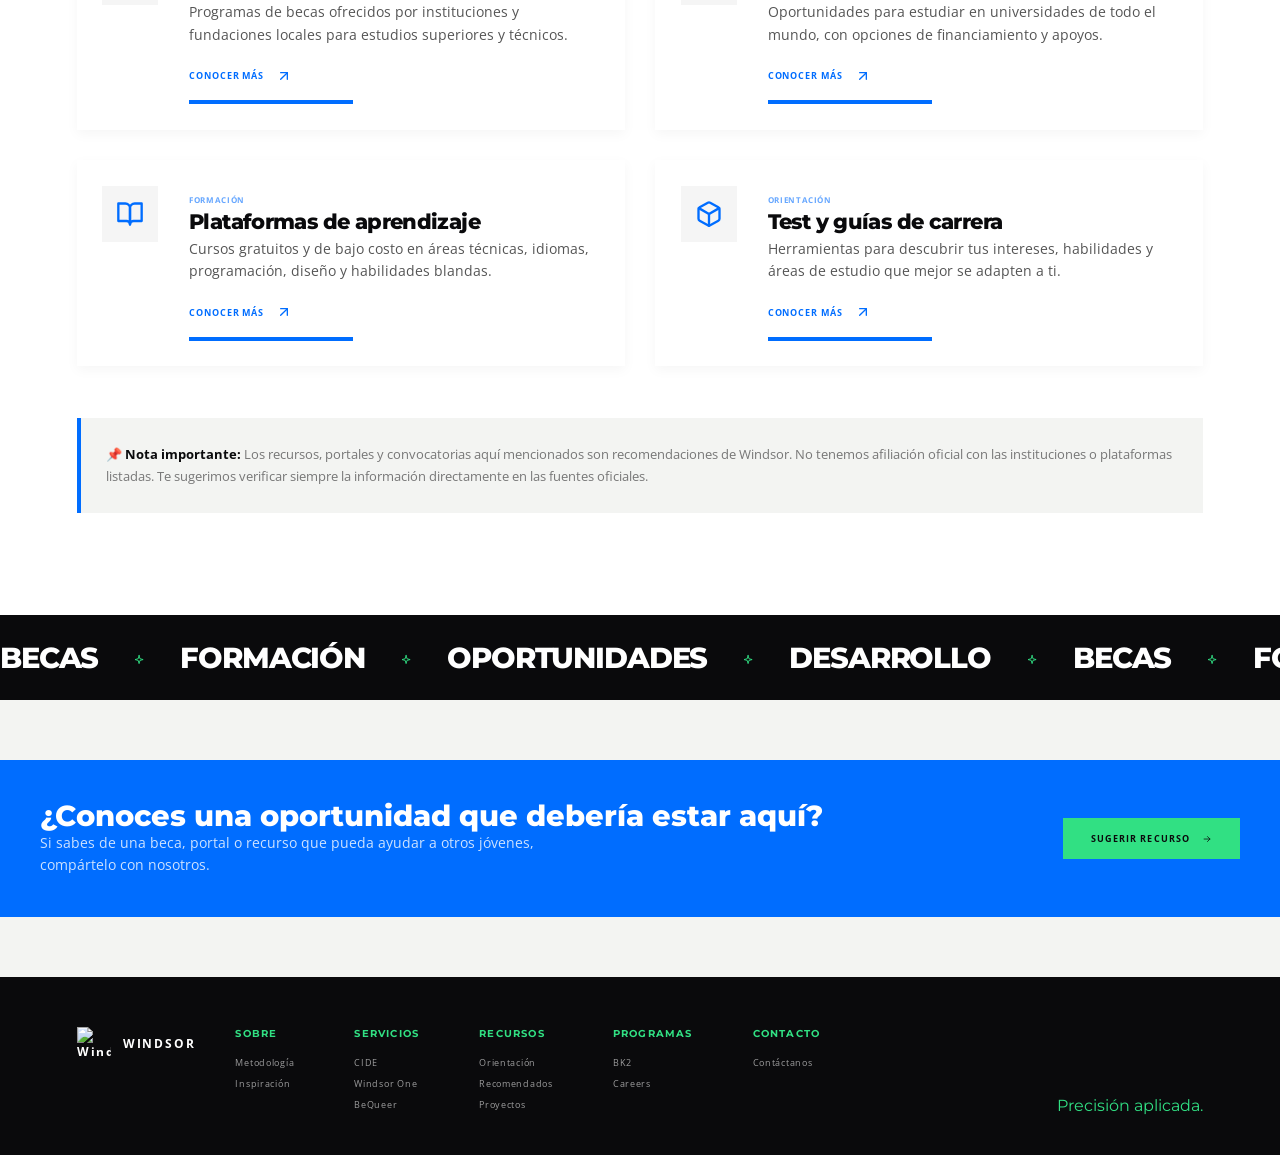
==== commit 9d05a600: "Restaura la plataforma al español" ====
--- a/becas.html
+++ b/becas.html
@@ -9,7 +9,7 @@
 <link href="assets/favicon.png" rel="icon" type="image/png"/>
 <link href="https://fonts.googleapis.com" rel="preconnect"/>
 <link crossorigin="" href="https://fonts.gstatic.com" rel="preconnect"/>
-<link href="https://fonts.googleapis.com/css2?family=Montserrat:wght@400;500;600;700;800;900&amp;family=Open+Sans:wght@400;500;600;700&amp;family=amp;display=swap" rel="stylesheet"/>
+<link href="https://fonts.googleapis.com/css2?family=Montserrat:wght@400;500;600;700;800;900&amp;family=Open+Sans:wght@400;500;600;700&amp;display=swap" rel="stylesheet"/>
 <link href="styles.css" rel="stylesheet"/>
 </head>
 <body>
@@ -58,10 +58,6 @@
 <li><a href="contacto.html">Contacto</a></li>
 </ul>
 </nav>
-<div aria-label="Idiomas de Windsor" class="language-pulse">
-<svg aria-hidden="true" class="language-pulse-icon" viewbox="0 0 24 24"><circle cx="12" cy="12" r="9"></circle><path d="M3 12h18M12 3c2.2 2.4 3.3 5.4 3.3 9s-1.1 6.6-3.3 9c-2.2-2.4-3.3-5.4-3.3-9S9.8 5.4 12 3Z"></path></svg>
-<span class="active">ES</span><span>EN</span>
-</div>
 <div class="header-actions">
 <a class="header-button" href="contacto.html">
                 Hablemos
@@ -98,28 +94,17 @@
 <main>
 <section class="bk2-hero">
 <div class="hero-noise"></div>
-<h1>Programa BK2 <em>Desarrollo humano.</em> <span class="heading-hybrid" lang="en">/ SERVICES</span></h1>
-<p class="hero-desc">Oportunidades académicas para jóvenes. <span class="hybrid-inline" lang="en">— for continuous learning</span> </p>
-<p>En Windsor creemos en el potencial de los jóvenes. BK2 es nuestra iniciativa para conectar a estudiantes con becas, portales educativos y recursos que impulsen su formación y desarrollo. <span class="hybrid-inline" lang="en">— for continuous learning</span> </p>
-</section>
-<div aria-label="Windsor en español e inglés" class="trilingual-band">
-<div class="trilingual-band-inner">
-<span class="tri-label">WINDSOR / 03 LANGUAGES</span>
-<div class="tri-copy"><p class="tri-hybrid">Ideas que se vuelven proyectos. <span class="hybrid-inline" lang="en">— Ideas into meaningful projects.</span> </p></div>
-</div>
-</div>
-<section aria-label="Contexto trilingüe de Windsor" class="page-context">
-<div class="page-context-image"><img alt="Tres jóvenes profesionales trabajan y toman notas en un espacio de aprendizaje." loading="lazy" src="assets/fotoindex6.jpg"/></div>
-<div class="page-context-copy">
-<span class="page-context-kicker">WINDSOR / CONTEXT</span><p class="page-context-hybrid">El aprendizaje abre caminos que antes no podíamos ver. <span class="hybrid-inline" lang="en">— Learning opens paths we could not see before.</span> </p></div>
+<h1>Programa BK2 <em>Desarrollo humano.</em></h1>
+<p class="hero-desc">Oportunidades académicas para jóvenes.</p>
+<p>En Windsor creemos en el potencial de los jóvenes. BK2 es nuestra iniciativa para conectar a estudiantes con becas, portales educativos y recursos que impulsen su formación y desarrollo.</p>
 </section>
 <section class="intro section" id="intro">
 <div class="section-meta"><span>01</span><span>QUÉ ES BK2</span></div>
 <div class="intro-layout">
-<h2>Un puente hacia <span>tu futuro académico.</span> <span class="heading-hybrid" lang="en">/ FUTURE</span></h2>
+<h2>Un puente hacia <span>tu futuro académico.</span></h2>
 <div class="intro-copy">
-<p>BK2 nace del compromiso de Windsor con el desarrollo humano. Recopilamos y compartimos oportunidades de becas, programas de formación y portales educativos que pueden marcar la diferencia en la vida de jóvenes que buscan crecer. <span class="hybrid-inline" lang="en">— for continuous learning</span> </p>
-<p>No somos una institución educativa ni otorgamos becas directamente. Somos un aliado que te ayuda a encontrar el camino. <span class="hybrid-inline" lang="en">— for continuous learning</span> </p>
+<p>BK2 nace del compromiso de Windsor con el desarrollo humano. Recopilamos y compartimos oportunidades de becas, programas de formación y portales educativos que pueden marcar la diferencia en la vida de jóvenes que buscan crecer.</p>
+<p>No somos una institución educativa ni otorgamos becas directamente. Somos un aliado que te ayuda a encontrar el camino.</p>
 </div>
 </div>
 </section>
@@ -128,18 +113,20 @@
 <div class="container">
 <h2 style="font-size:clamp(2rem,4vw,3.5rem); letter-spacing:-0.06em; line-height:0.9; margin-bottom:20px;">
                     Lo que <br/>
-<span style="display:block; font-family:var(--sans); font-weight:900; text-decoration:underline; text-decoration-thickness:0.07em; text-underline-offset:0.1em; color:var(--blue);">encontrarás aquí.</span> <span class="heading-hybrid" lang="en">/ DIRECTION</span></h2>
+<span style="display:block; font-family:var(--sans); font-weight:900; text-decoration:underline; text-decoration-thickness:0.07em; text-underline-offset:0.1em; color:var(--blue);">encontrarás aquí.</span>
+</h2>
 <p style="color:#555; max-width:600px; font-size:15px; line-height:1.7; margin-bottom:40px;">
-                    Una selección de portales, convocatorias y recursos que consideramos útiles para tu formación académica y profesional. <span class="hybrid-inline" lang="en">— for continuous learning</span> </p>
+                    Una selección de portales, convocatorias y recursos que consideramos útiles para tu formación académica y profesional.
+                </p>
 <div class="recursos-grid">
 <div class="recurso-item" data-reveal="">
 <div class="card-inner">
 <div class="icon-wrap"><svg viewbox="0 0 24 24"><path d="M12 2L2 7l10 5 10-5-10-5z"></path><path d="M2 17l10 5 10-5"></path><path d="M2 12l10 5 10-5"></path></svg></div>
 <div class="card-body">
 <span class="tag">Becas</span>
-<h3>Convocatorias nacionales <span class="heading-hybrid" lang="en">/ DIRECTION</span></h3>
-<p>Programas de becas ofrecidos por instituciones y fundaciones locales para estudios superiores y técnicos. <span class="hybrid-inline" lang="en">— for continuous learning</span> </p>
-<a class="card-link" href="contacto.html"><span class="link-text">Conocer más / Learn more</span><span class="arrow-icon"><svg fill="none" height="16" stroke="currentColor" stroke-linecap="round" stroke-linejoin="round" stroke-width="2" viewbox="0 0 24 24" width="16"><line x1="7" x2="17" y1="17" y2="7"></line><polyline points="7 7 17 7 17 17"></polyline></svg></span></a>
+<h3>Convocatorias nacionales</h3>
+<p>Programas de becas ofrecidos por instituciones y fundaciones locales para estudios superiores y técnicos.</p>
+<a class="card-link" href="contacto.html"><span class="link-text">Conocer más</span><span class="arrow-icon"><svg fill="none" height="16" stroke="currentColor" stroke-linecap="round" stroke-linejoin="round" stroke-width="2" viewbox="0 0 24 24" width="16"><line x1="7" x2="17" y1="17" y2="7"></line><polyline points="7 7 17 7 17 17"></polyline></svg></span></a>
 <div class="bottom-bar" style="width:40%;"></div>
 </div>
 </div>
@@ -149,9 +136,9 @@
 <div class="icon-wrap"><svg viewbox="0 0 24 24"><circle cx="12" cy="12" r="10"></circle><line x1="2" x2="22" y1="12" y2="12"></line><path d="M12 2a15.3 15.3 0 0 1 4 10 15.3 15.3 0 0 1-4 10 15.3 15.3 0 0 1-4-10 15.3 15.3 0 0 1 4-10z"></path></svg></div>
 <div class="card-body">
 <span class="tag">Internacional</span>
-<h3>Becas y programas en el extranjero <span class="heading-hybrid" lang="en">/ SERVICES</span></h3>
-<p>Oportunidades para estudiar en universidades de todo el mundo, con opciones de financiamiento y apoyos. <span class="hybrid-inline" lang="en">— for continuous learning</span> </p>
-<a class="card-link" href="contacto.html"><span class="link-text">Conocer más / Learn more</span><span class="arrow-icon"><svg fill="none" height="16" stroke="currentColor" stroke-linecap="round" stroke-linejoin="round" stroke-width="2" viewbox="0 0 24 24" width="16"><line x1="7" x2="17" y1="17" y2="7"></line><polyline points="7 7 17 7 17 17"></polyline></svg></span></a>
+<h3>Becas y programas en el extranjero</h3>
+<p>Oportunidades para estudiar en universidades de todo el mundo, con opciones de financiamiento y apoyos.</p>
+<a class="card-link" href="contacto.html"><span class="link-text">Conocer más</span><span class="arrow-icon"><svg fill="none" height="16" stroke="currentColor" stroke-linecap="round" stroke-linejoin="round" stroke-width="2" viewbox="0 0 24 24" width="16"><line x1="7" x2="17" y1="17" y2="7"></line><polyline points="7 7 17 7 17 17"></polyline></svg></span></a>
 <div class="bottom-bar" style="width:40%;"></div>
 </div>
 </div>
@@ -161,9 +148,9 @@
 <div class="icon-wrap"><svg viewbox="0 0 24 24"><path d="M2 3h6a4 4 0 0 1 4 4v14a3 3 0 0 0-3-3H2z"></path><path d="M22 3h-6a4 4 0 0 0-4 4v14a3 3 0 0 1 3-3h7z"></path></svg></div>
 <div class="card-body">
 <span class="tag">Formación</span>
-<h3>Plataformas de aprendizaje <span class="heading-hybrid" lang="en">/ LEARNING</span></h3>
-<p>Cursos gratuitos y de bajo costo en áreas técnicas, idiomas, programación, diseño y habilidades blandas. <span class="hybrid-inline" lang="en">— for continuous learning</span> </p>
-<a class="card-link" href="contacto.html"><span class="link-text">Conocer más / Learn more</span><span class="arrow-icon"><svg fill="none" height="16" stroke="currentColor" stroke-linecap="round" stroke-linejoin="round" stroke-width="2" viewbox="0 0 24 24" width="16"><line x1="7" x2="17" y1="17" y2="7"></line><polyline points="7 7 17 7 17 17"></polyline></svg></span></a>
+<h3>Plataformas de aprendizaje</h3>
+<p>Cursos gratuitos y de bajo costo en áreas técnicas, idiomas, programación, diseño y habilidades blandas.</p>
+<a class="card-link" href="contacto.html"><span class="link-text">Conocer más</span><span class="arrow-icon"><svg fill="none" height="16" stroke="currentColor" stroke-linecap="round" stroke-linejoin="round" stroke-width="2" viewbox="0 0 24 24" width="16"><line x1="7" x2="17" y1="17" y2="7"></line><polyline points="7 7 17 7 17 17"></polyline></svg></span></a>
 <div class="bottom-bar" style="width:40%;"></div>
 </div>
 </div>
@@ -173,9 +160,9 @@
 <div class="icon-wrap"><svg viewbox="0 0 24 24"><path d="M21 16V8a2 2 0 0 0-1-1.73l-7-4a2 2 0 0 0-2 0l-7 4A2 2 0 0 0 3 8v8a2 2 0 0 0 1 1.73l7 4a2 2 0 0 0 2 0l7-4A2 2 0 0 0 21 16z"></path><polyline points="3.27 6.96 12 12.01 20.73 6.96"></polyline><line x1="12" x2="12" y1="22.08" y2="12"></line></svg></div>
 <div class="card-body">
 <span class="tag">Orientación</span>
-<h3>Test y guías de carrera <span class="heading-hybrid" lang="en">/ FUTURE</span></h3>
-<p>Herramientas para descubrir tus intereses, habilidades y áreas de estudio que mejor se adapten a ti. <span class="hybrid-inline" lang="en">— for reflection, not diagnosis</span> </p>
-<a class="card-link" href="contacto.html"><span class="link-text">Conocer más / Learn more</span><span class="arrow-icon"><svg fill="none" height="16" stroke="currentColor" stroke-linecap="round" stroke-linejoin="round" stroke-width="2" viewbox="0 0 24 24" width="16"><line x1="7" x2="17" y1="17" y2="7"></line><polyline points="7 7 17 7 17 17"></polyline></svg></span></a>
+<h3>Test y guías de carrera</h3>
+<p>Herramientas para descubrir tus intereses, habilidades y áreas de estudio que mejor se adapten a ti.</p>
+<a class="card-link" href="contacto.html"><span class="link-text">Conocer más</span><span class="arrow-icon"><svg fill="none" height="16" stroke="currentColor" stroke-linecap="round" stroke-linejoin="round" stroke-width="2" viewbox="0 0 24 24" width="16"><line x1="7" x2="17" y1="17" y2="7"></line><polyline points="7 7 17 7 17 17"></polyline></svg></span></a>
 <div class="bottom-bar" style="width:40%;"></div>
 </div>
 </div>
@@ -198,8 +185,8 @@
 <div class="container" style="margin:60px auto;">
 <div style="background:var(--blue); color:var(--white); padding:40px; display:flex; justify-content:space-between; align-items:center; gap:30px; flex-wrap:wrap;">
 <div>
-<h3 style="font-size:1.8rem; line-height:1.1;">¿Conoces una oportunidad que debería estar aquí? <span class="heading-hybrid" lang="en">/ FUTURE</span></h3>
-<p style="color:rgba(255,255,255,0.8); max-width:500px; font-size:14px; line-height:1.6;">Si sabes de una beca, portal o recurso que pueda ayudar a otros jóvenes, compártelo con nosotros. <span class="hybrid-inline" lang="en">— for continuous learning</span> </p>
+<h3 style="font-size:1.8rem; line-height:1.1;">¿Conoces una oportunidad que debería estar aquí?</h3>
+<p style="color:rgba(255,255,255,0.8); max-width:500px; font-size:14px; line-height:1.6;">Si sabes de una beca, portal o recurso que pueda ayudar a otros jóvenes, compártelo con nosotros.</p>
 </div>
 <a href="contacto.html" style="padding:14px 28px; background:var(--green); color:var(--black); font-size:9px; font-weight:700; letter-spacing:0.12em; text-transform:uppercase; transition:transform 0.25s; display:inline-flex; align-items:center; gap:12px;">Sugerir recurso <svg aria-hidden="true" class="svg-icon svg-arrow" viewbox="0 0 24 24"><path d="M5 12h14M13 6l6 6-6 6"></path></svg></a>
 </div>
@@ -211,37 +198,33 @@
 </div>
 <div class="footer-groups">
 <div class="footer-group">
-<h4>Sobre <span class="heading-hybrid" lang="en">/ DIRECTION</span></h4>
+<h4>Sobre</h4>
 <a href="metodologia.html">Metodología</a>
 <a href="inspiracion.html">Inspiración</a>
 </div>
 <div class="footer-group">
-<h4>Servicios <span class="heading-hybrid" lang="en">/ SERVICES</span></h4>
+<h4>Servicios</h4>
 <a href="cide.html">CIDE</a>
 <a href="windsor-one.html">Windsor One</a>
 <a href="BeQueer.html">BeQueer</a>
 </div>
 <div class="footer-group">
-<h4>Recursos <span class="heading-hybrid" lang="en">/ RESOURCES</span></h4>
+<h4>Recursos</h4>
 <a href="orientacion-vocacional.html">Orientación</a>
 <a href="recomendados.html">Recomendados</a>
 <a href="proyectos.html">Proyectos</a>
 </div>
 <div class="footer-group">
-<h4>Programas <span class="heading-hybrid" lang="en">/ SERVICES</span></h4>
+<h4>Programas</h4>
 <a class="active" href="becas.html">BK2</a>
 <a href="careers.html">Careers</a>
 </div>
 <div class="footer-group">
-<h4>Contacto <span class="heading-hybrid" lang="en">/ CONTACT</span></h4>
-<a href="contacto.html">Contáctanos / Contact</a>
-</div>
-</div>
-<div class="footer-tagline">
-<span>Precisión aplicada.</span>
-<span lang="en">Applied precision.</span>
-
-</div>
+<h4>Contacto</h4>
+<a href="contacto.html">Contáctanos</a>
+</div>
+</div>
+<div class="footer-tagline">Precisión aplicada.</div>
 </footer>
 <script src="script.js"></script>
 </body>
--- a/styles.css
+++ b/styles.css
@@ -2333,507 +2333,3 @@
     .careers-photo-caption { flex-direction: column; align-items: flex-start; gap: .5rem; font-size: 7px; }
     .careers-photo-caption span:last-child { text-align: left; }
 }
-
-
-/* =========================================================
-   SISTEMA TRILINGÜE INTEGRADO
-   Español como base; English y ENGLISH como capas editoriales.
-========================================================= */
-.language-pulse {
-    display: inline-flex;
-    align-items: center;
-    gap: 8px;
-    margin-left: clamp(1rem, 2vw, 2rem);
-    color: var(--white);
-    font-family: var(--sans);
-    font-size: 8px;
-    font-weight: 700;
-    letter-spacing: .12em;
-    white-space: nowrap;
-}
-.language-pulse span { opacity: .45; }
-.language-pulse span.active { color: var(--green); opacity: 1; }
-.language-pulse-icon {
-    width: 15px;
-    height: 15px;
-    fill: none;
-    stroke: currentColor;
-    stroke-width: 1.4;
-    stroke-linecap: round;
-    stroke-linejoin: round;
-    opacity: .7;
-}
-.trilingual-band {
-    background: var(--green);
-    color: var(--black);
-    padding: clamp(1.25rem, 2.5vw, 2rem) 6vw;
-}
-.trilingual-band-inner {
-    max-width: var(--max-width);
-    margin: 0 auto;
-    display: grid;
-    grid-template-columns: minmax(150px, .45fr) minmax(0, 1.55fr);
-    align-items: center;
-    gap: clamp(1.5rem, 5vw, 5rem);
-}
-.tri-label,
-.context-kicker {
-    font-family: var(--sans);
-    font-size: 8px;
-    font-weight: 800;
-    letter-spacing: .16em;
-}
-.tri-copy {
-    display: flex;
-    align-items: baseline;
-    flex-wrap: wrap;
-    gap: .35rem 1.5rem;
-}
-.tri-copy p {
-    margin: 0;
-    font-family: var(--sans);
-    font-size: clamp(.8rem, 1.3vw, 1.25rem);
-    font-weight: 800;
-    letter-spacing: -.035em;
-}
-.tri-copy p:not(:first-child) { font-size: clamp(.7rem, 1vw, .95rem); font-weight: 600; opacity: .68; }
-
-/* Contexto internacional en la portada */
-.international-context {
-    background: var(--cream);
-    padding: clamp(4.5rem, 8vw, 7rem) 6vw;
-}
-.international-context-inner {
-    max-width: var(--max-width);
-    margin: 0 auto;
-    display: grid;
-    grid-template-columns: minmax(0, .75fr) minmax(0, 1.25fr);
-    align-items: center;
-    gap: clamp(2.5rem, 7vw, 7rem);
-}
-.international-context-copy { max-width: 480px; }
-.international-context-copy h2 {
-    margin-top: 1.35rem;
-    max-width: 460px;
-    font-size: clamp(2.75rem, 5.5vw, 5.5rem);
-    line-height: .86;
-    letter-spacing: -.075em;
-}
-.international-context-copy h2 em {
-    display: block;
-    color: var(--blue);
-    font-family: var(--serif);
-    font-weight: 900;
-    text-decoration: underline;
-    text-decoration-thickness: .07em;
-    text-underline-offset: .1em;
-}
-.international-context-copy > p {
-    max-width: 390px;
-    margin-top: 1.75rem;
-    color: #555550;
-    font-size: 15px;
-    line-height: 1.7;
-}
-.international-context-copy .context-english,
-.international-context-copy .context-korean {
-    margin-top: .65rem;
-    font-family: var(--sans);
-    font-size: 11px;
-    line-height: 1.55;
-    letter-spacing: .01em;
-}
-.international-context-copy .context-english { color: var(--blue); }
-.international-context-copy .context-korean { color: #555; }
-.international-context-gallery {
-    display: grid;
-    grid-template-columns: minmax(0, 1fr) minmax(0, 1fr);
-    align-items: end;
-    gap: clamp(1rem, 2vw, 1.75rem);
-}
-.context-image {
-    position: relative;
-    margin: 0;
-    overflow: hidden;
-    background: var(--black);
-    border-radius: var(--radius-sm);
-}
-.context-image img {
-    width: 100%;
-    aspect-ratio: 2 / 3;
-    object-fit: cover;
-    filter: saturate(.82) contrast(1.04);
-    transition: transform .5s cubic-bezier(.2,.8,.2,1), filter .5s ease;
-}
-.context-image:hover img { transform: scale(1.035); filter: saturate(1) contrast(1.04); }
-.context-image-offset { margin-top: clamp(2.5rem, 7vw, 6rem); }
-.context-image::after {
-    content: "";
-    position: absolute;
-    inset: 0;
-    background: linear-gradient(180deg, transparent 58%, rgba(10,10,12,.72));
-    pointer-events: none;
-}
-.context-image figcaption {
-    position: absolute;
-    z-index: 1;
-    left: 1rem;
-    right: 1rem;
-    bottom: 1rem;
-    display: flex;
-    justify-content: space-between;
-    gap: .75rem;
-    color: var(--white);
-    font-family: var(--sans);
-    font-size: 7px;
-    font-weight: 700;
-    letter-spacing: .12em;
-}
-.context-image figcaption span:last-child { color: var(--green); text-align: right; }
-
-@media (max-width: 1100px) {
-    .language-pulse { margin-left: 1rem; }
-}
-@media (max-width: 800px) {
-    .language-pulse { margin-left: auto; margin-right: 1rem; }
-    .trilingual-band-inner { grid-template-columns: 1fr; gap: .75rem; }
-    .tri-copy { gap: .35rem 1rem; }
-    .international-context-inner { grid-template-columns: 1fr; gap: 3rem; }
-    .international-context-copy { max-width: 560px; }
-    .international-context-gallery { max-width: 560px; }
-}
-@media (max-width: 520px) {
-    .language-pulse { gap: 5px; font-size: 7px; }
-    .language-pulse-icon { width: 13px; height: 13px; }
-    .trilingual-band { padding: 1.25rem 6vw; }
-    .tri-copy { display: grid; gap: .35rem; }
-    .tri-copy p:not(:first-child) { font-size: .7rem; }
-    .international-context { padding: 4rem 6vw; }
-    .international-context-gallery { gap: .75rem; }
-    .context-image-offset { margin-top: 2rem; }
-    .context-image figcaption { left: .7rem; right: .7rem; bottom: .7rem; font-size: 6px; }
-}
-
-
-/* Microcopy internacional para conversión y talento */
-.hero-language-line {
-    display: flex;
-    flex-wrap: wrap;
-    gap: .35rem 1rem;
-    max-width: 580px;
-    margin-top: 1rem;
-    color: rgba(255,255,255,.55);
-    font-family: var(--sans);
-    font-size: 10px;
-    letter-spacing: .04em;
-}
-.hero-language-line span + span::before { content: "·"; margin-right: 1rem; color: var(--green); }
-.contact-language-note {
-    display: flex;
-    flex-wrap: wrap;
-    gap: .35rem 1rem;
-    margin-top: -1rem;
-    margin-bottom: 1.5rem;
-    color: var(--blue);
-    font-family: var(--sans);
-    font-size: 10px;
-    letter-spacing: .02em;
-}
-.contact-language-note span + span::before { content: "·"; margin-right: 1rem; color: var(--black); opacity: .35; }
-.form-group label span {
-    color: var(--blue);
-    font-size: 9px;
-    font-weight: 600;
-    letter-spacing: .03em;
-    text-transform: none;
-    opacity: .65;
-}
-.form-group label span[lang="en"] { font-size: 10px; }
-.submit-btn .btn-text span { font-size: 8px; opacity: .75; font-weight: 600; letter-spacing: .06em; }
-
-@media (max-width: 520px) {
-    .hero-language-line { font-size: 9px; gap: .25rem .75rem; }
-    .hero-language-line span + span::before { margin-right: .75rem; }
-    .contact-language-note { margin-top: -.5rem; font-size: 9px; }
-    .form-group label span { font-size: 8px; }
-}
-
-
-.footer-tagline {
-    display: flex;
-    flex-direction: column;
-    align-items: flex-end;
-    gap: .35rem;
-    line-height: 1;
-}
-.footer-tagline span:first-child { color: var(--green); }
-.footer-tagline span:not(:first-child) {
-    color: rgba(255,255,255,.48);
-    font-family: var(--sans);
-    font-size: 8px;
-    letter-spacing: .08em;
-}
-@media (max-width: 800px) {
-    .footer-tagline { align-items: flex-start; }
-}
-
-
-:where([lang="en"]) {
-    font-family: var(--sans);
-    letter-spacing: 0;
-}
-
-
-/* Reparación visual de Recomendados: hero editorial sin desbordamiento multimedia */
-.recomendados-hero {
-    height: auto;
-    min-height: min(720px, 82vh);
-    padding: clamp(7rem, 12vw, 10rem) 6vw clamp(4rem, 7vw, 6rem);
-    background: var(--black);
-    overflow: hidden;
-}
-.recomendados-hero-inner {
-    max-width: var(--max-width);
-    min-height: 500px;
-    margin: 0 auto;
-    display: grid;
-    grid-template-columns: minmax(0, .82fr) minmax(0, 1.18fr);
-    align-items: center;
-    gap: clamp(2rem, 7vw, 7rem);
-}
-.recomendados-hero-copy { max-width: 520px; }
-.recomendados-kicker {
-    display: block;
-    color: var(--green);
-    font-family: var(--sans);
-    font-size: 9px;
-    font-weight: 800;
-    letter-spacing: .16em;
-}
-.recomendados-hero-copy h1 {
-    margin-top: 1.75rem;
-    color: var(--white);
-    font-size: clamp(3.5rem, 7vw, 7.6rem);
-    line-height: .82;
-    letter-spacing: -.085em;
-}
-.recomendados-hero-copy h1 em {
-    display: block;
-    color: var(--green);
-    font-family: var(--serif);
-    font-weight: 900;
-    text-decoration: underline;
-    text-decoration-thickness: .065em;
-    text-underline-offset: .11em;
-}
-.recomendados-hero-copy > p {
-    max-width: 410px;
-    margin-top: 2rem;
-    color: rgba(255,255,255,.7);
-    font-size: 15px;
-    line-height: 1.7;
-}
-.recomendados-hero-copy .recomendados-english,
-.recomendados-hero-copy .recomendados-korean {
-    margin-top: .65rem;
-    font-family: var(--sans);
-    font-size: 11px;
-    line-height: 1.55;
-}
-.recomendados-hero-copy .recomendados-english { color: var(--blue); }
-.recomendados-hero-copy .recomendados-korean { color: rgba(255,255,255,.55); }
-.recomendados-hero-link {
-    display: inline-flex;
-    align-items: center;
-    gap: 12px;
-    margin-top: 2rem;
-    padding: 13px 17px;
-    border: 1px solid rgba(255,255,255,.35);
-    border-radius: 999px;
-    color: var(--white);
-    font-family: var(--sans);
-    font-size: 9px;
-    font-weight: 800;
-    letter-spacing: .12em;
-    text-transform: uppercase;
-    transition: background .2s ease, color .2s ease, gap .2s ease;
-}
-.recomendados-hero-link:hover { background: var(--green); color: var(--black); gap: 18px; }
-.recomendados-hero-gallery {
-    position: relative;
-    min-height: 490px;
-}
-.recomendados-hero-image {
-    position: absolute;
-    width: min(48%, 280px);
-    margin: 0;
-    overflow: hidden;
-    background: #222;
-    border: 1px solid rgba(255,255,255,.2);
-    border-radius: var(--radius-sm);
-    box-shadow: 0 24px 60px rgba(0,0,0,.3);
-}
-.recomendados-hero-image img {
-    display: block;
-    width: 100%;
-    aspect-ratio: 2 / 3;
-    object-fit: cover;
-    filter: saturate(.82) contrast(1.04);
-}
-.recomendados-hero-image.image-back { top: 2rem; left: 6%; transform: rotate(-5deg); }
-.recomendados-hero-image.image-front { right: 6%; bottom: 0; transform: rotate(5deg); }
-.recomendados-hero-image::after {
-    content: "";
-    position: absolute;
-    inset: 0;
-    background: linear-gradient(180deg, transparent 60%, rgba(10,10,12,.5));
-    pointer-events: none;
-}
-.video-credits {
-    display: flex;
-    justify-content: center;
-    flex-wrap: wrap;
-    gap: .5rem 1.25rem;
-}
-.video-credits span:not(:first-child) { color: rgba(255,255,255,.42); }
-@media (max-width: 800px) {
-    .recomendados-hero { padding-top: 7rem; }
-    .recomendados-hero-inner { grid-template-columns: 1fr; min-height: 0; gap: 3rem; }
-    .recomendados-hero-copy { max-width: 560px; }
-    .recomendados-hero-gallery { min-height: 430px; max-width: 560px; width: 100%; }
-}
-@media (max-width: 520px) {
-    .recomendados-hero { padding: 6.5rem 6vw 3.5rem; }
-    .recomendados-hero-copy h1 { font-size: clamp(3.2rem, 15vw, 5rem); }
-    .recomendados-hero-gallery { min-height: 350px; }
-    .recomendados-hero-image { width: 48%; }
-    .recomendados-hero-image.image-back { top: 1.5rem; left: 4%; }
-    .recomendados-hero-image.image-front { right: 4%; }
-    .video-credits { justify-content: flex-start; gap: .35rem .75rem; }
-}
-
-
-/* Módulos contextuales trilingües en páginas internas */
-.page-context {
-    max-width: var(--max-width);
-    margin: 0 auto;
-    padding: clamp(3.5rem, 7vw, 6rem) 6vw;
-    display: grid;
-    grid-template-columns: minmax(180px, .7fr) minmax(0, 1.3fr);
-    align-items: center;
-    gap: clamp(2rem, 6vw, 6rem);
-    background: var(--cream);
-}
-.page-context-image {
-    overflow: hidden;
-    border-radius: var(--radius-sm);
-    background: var(--black);
-}
-.page-context-image img {
-    display: block;
-    width: 100%;
-    aspect-ratio: 4 / 5;
-    object-fit: cover;
-    filter: saturate(.84) contrast(1.03);
-    transition: transform .45s cubic-bezier(.2,.8,.2,1), filter .45s ease;
-}
-.page-context-image:hover img { transform: scale(1.035); filter: saturate(1) contrast(1.03); }
-.page-context-copy { max-width: 620px; }
-.page-context-kicker {
-    display: block;
-    margin-bottom: 1.35rem;
-    color: var(--blue);
-    font-family: var(--sans);
-    font-size: 8px;
-    font-weight: 800;
-    letter-spacing: .16em;
-}
-.page-context-copy p {
-    max-width: 580px;
-    margin: 0;
-    color: var(--black);
-    font-size: clamp(1.15rem, 2.3vw, 2.3rem);
-    font-weight: 800;
-    line-height: 1.02;
-    letter-spacing: -.055em;
-}
-.page-context-copy p + p {
-    margin-top: .7rem;
-    color: var(--blue);
-    font-family: var(--sans);
-    font-size: clamp(.8rem, 1.2vw, 1.1rem);
-    font-weight: 600;
-    line-height: 1.4;
-    letter-spacing: -.01em;
-}
-.page-context-copy p[lang="en"] { color: #555; font-weight: 500; }
-@media (max-width: 800px) {
-    .page-context { grid-template-columns: 1fr; gap: 2rem; padding: 4rem 6vw; }
-    .page-context-image { max-width: 360px; }
-    .page-context-copy { max-width: 560px; }
-}
-@media (max-width: 520px) {
-    .page-context { padding: 3.25rem 6vw; }
-    .page-context-copy p { font-size: 1.35rem; }
-    .page-context-copy p + p { font-size: .78rem; }
-}
-
-
-/* Frases híbridas: español e inglés dentro de la misma oración */
-.hybrid-inline {
-    display: inline;
-    font-family: var(--sans);
-    font-size: .48em;
-    font-weight: 600;
-    line-height: 1.35;
-    letter-spacing: -.01em;
-    white-space: normal;
-}
-.hybrid-inline[lang="en"] { color: var(--blue); }
-.hybrid-inline[lang="en"] {
-    color: #666;
-    font-family: var(--sans);
-    font-size: .46em;
-    font-weight: 500;
-}
-.tri-hybrid .hybrid-inline { font-size: .72em; }
-.hero-language-hybrid .hybrid-inline { color: rgba(255,255,255,.64); }
-.hero-language-hybrid .hybrid-inline[lang="en"] { color: rgba(255,255,255,.5); }
-.recomendados-hybrid .hybrid-inline { font-size: .58em; }
-.recomendados-hybrid .hybrid-inline[lang="en"] { color: rgba(255,255,255,.55); }
-.page-context-hybrid .hybrid-inline,
-.international-context-hybrid .hybrid-inline { font-size: .62em; }
-.subtitle .hybrid-inline { font-size: .78em; }
-@media (max-width: 520px) {
-    .hybrid-inline { font-size: .46em; }
-    .tri-hybrid .hybrid-inline { font-size: .65em; }
-    .page-context-hybrid .hybrid-inline,
-    .international-context-hybrid .hybrid-inline { font-size: .58em; }
-}
-
-
-/* Cápsulas Spanglish en encabezados */
-.heading-hybrid {
-    display: inline;
-    margin-left: .45em;
-    color: var(--blue);
-    font-family: var(--sans);
-    font-size: .16em;
-    font-weight: 700;
-    letter-spacing: .02em;
-    line-height: 1;
-    vertical-align: middle;
-    white-space: nowrap;
-}
-.heading-hybrid[lang="en"] { color: #666; font-weight: 500; }
-h1 .heading-hybrid { font-size: .12em; }
-h2 .heading-hybrid { font-size: .18em; }
-h3 .heading-hybrid,
-h4 .heading-hybrid { font-size: .28em; }
-@media (max-width: 520px) {
-    .heading-hybrid { margin-left: .3em; font-size: .14em; }
-    h1 .heading-hybrid { font-size: .1em; }
-    h2 .heading-hybrid { font-size: .16em; }
-    h3 .heading-hybrid,
-    h4 .heading-hybrid { font-size: .23em; }
-}
